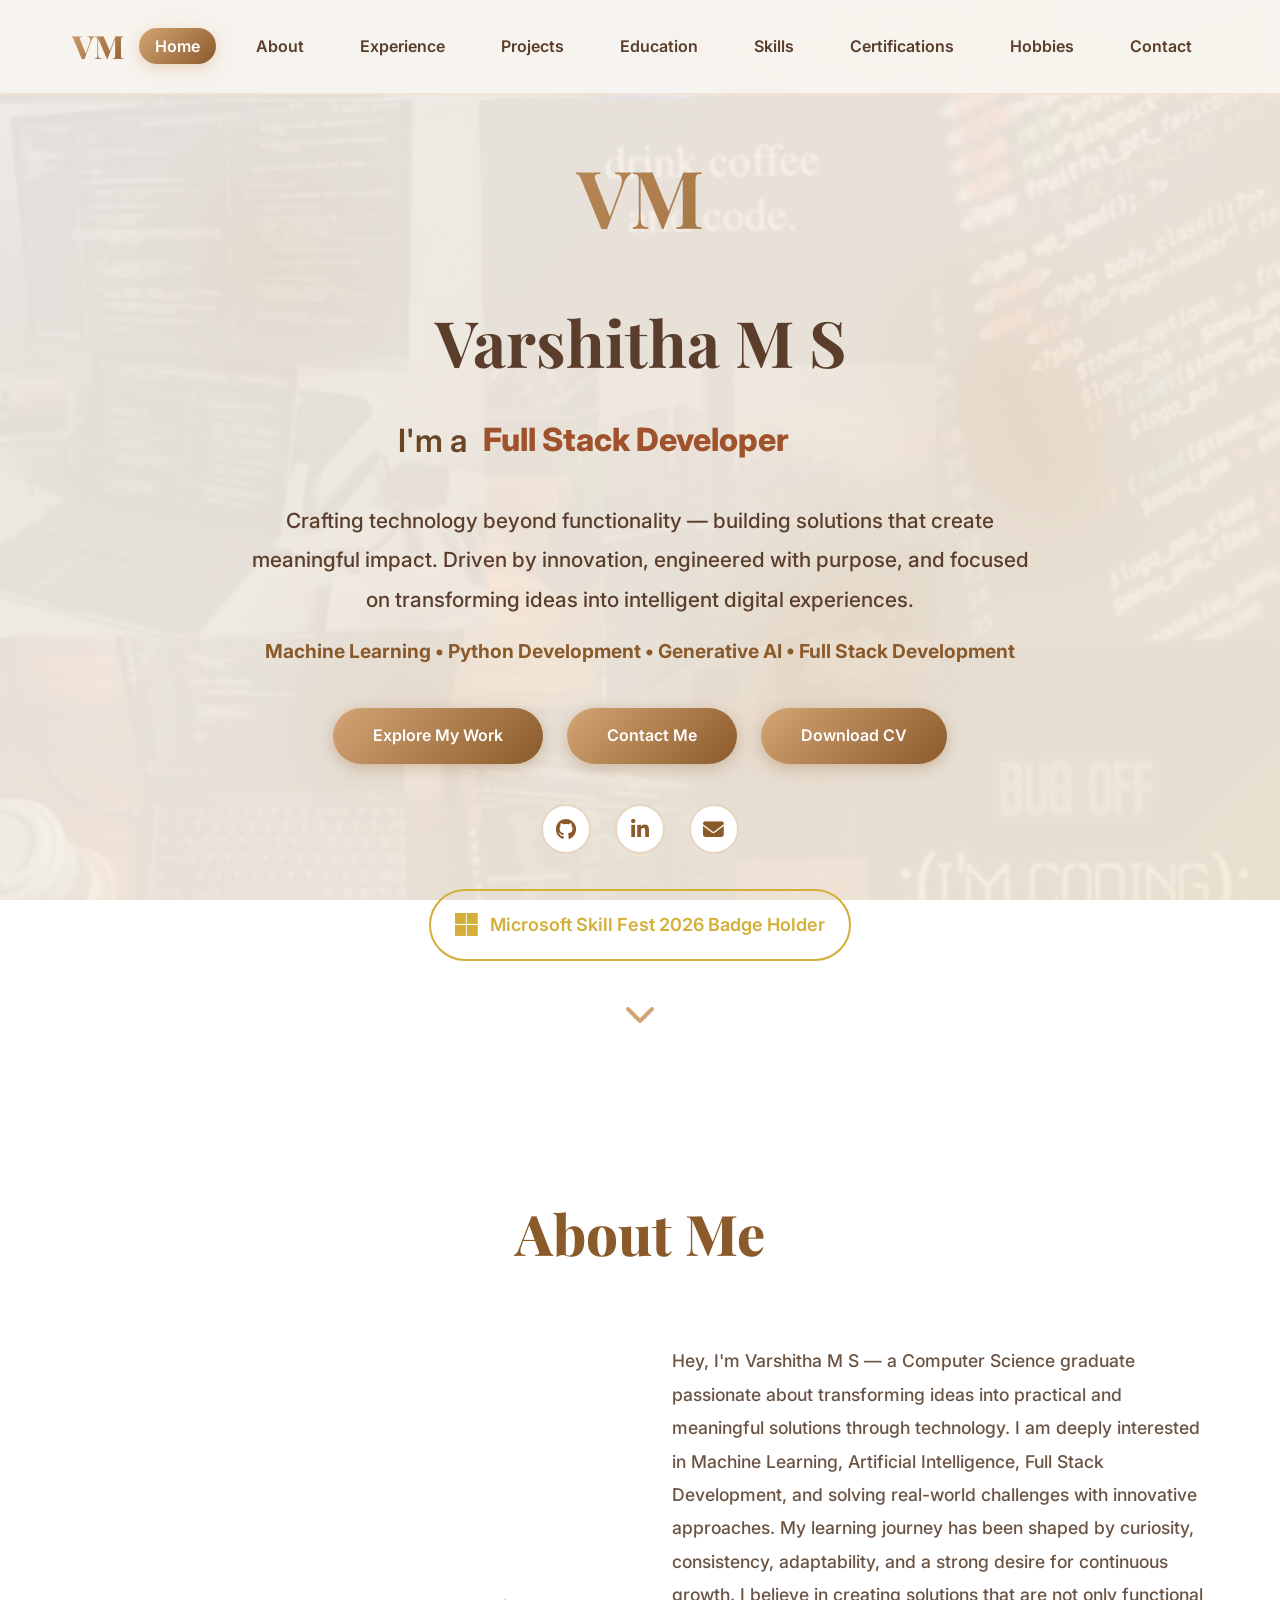
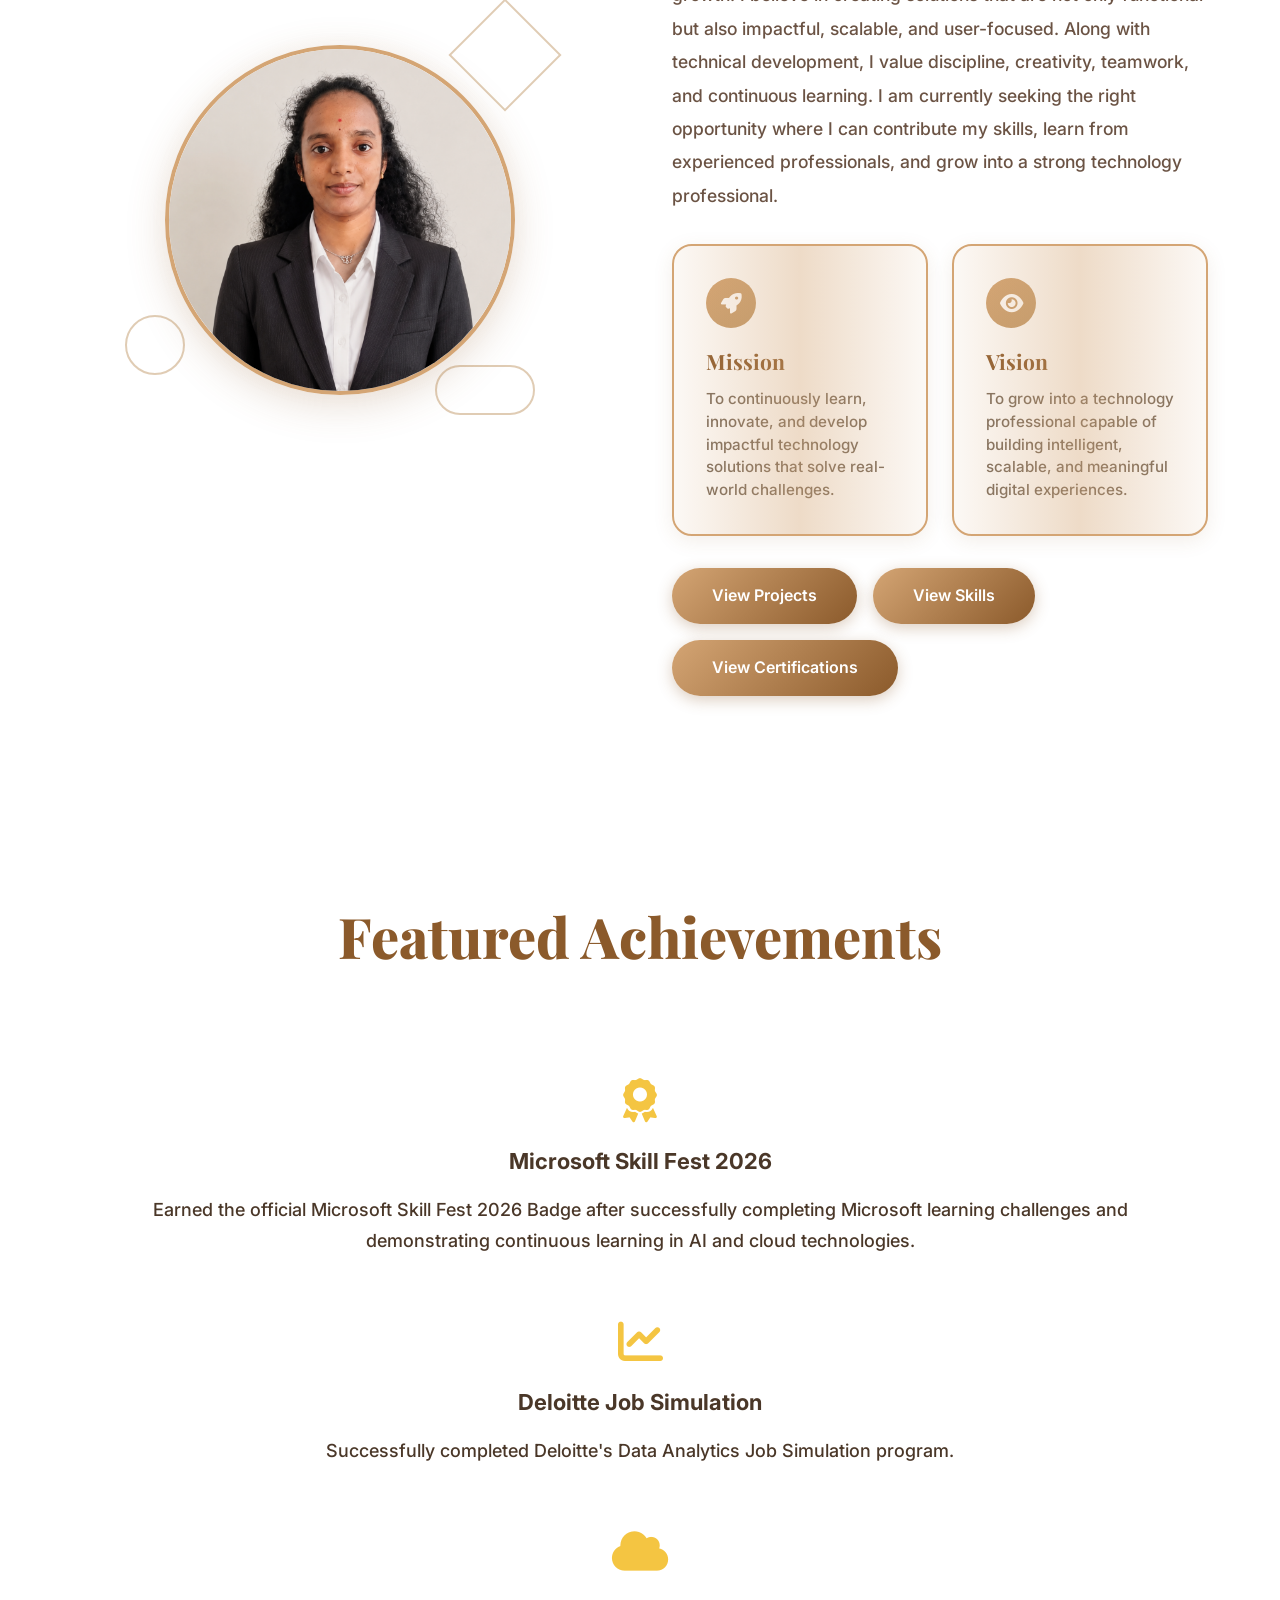
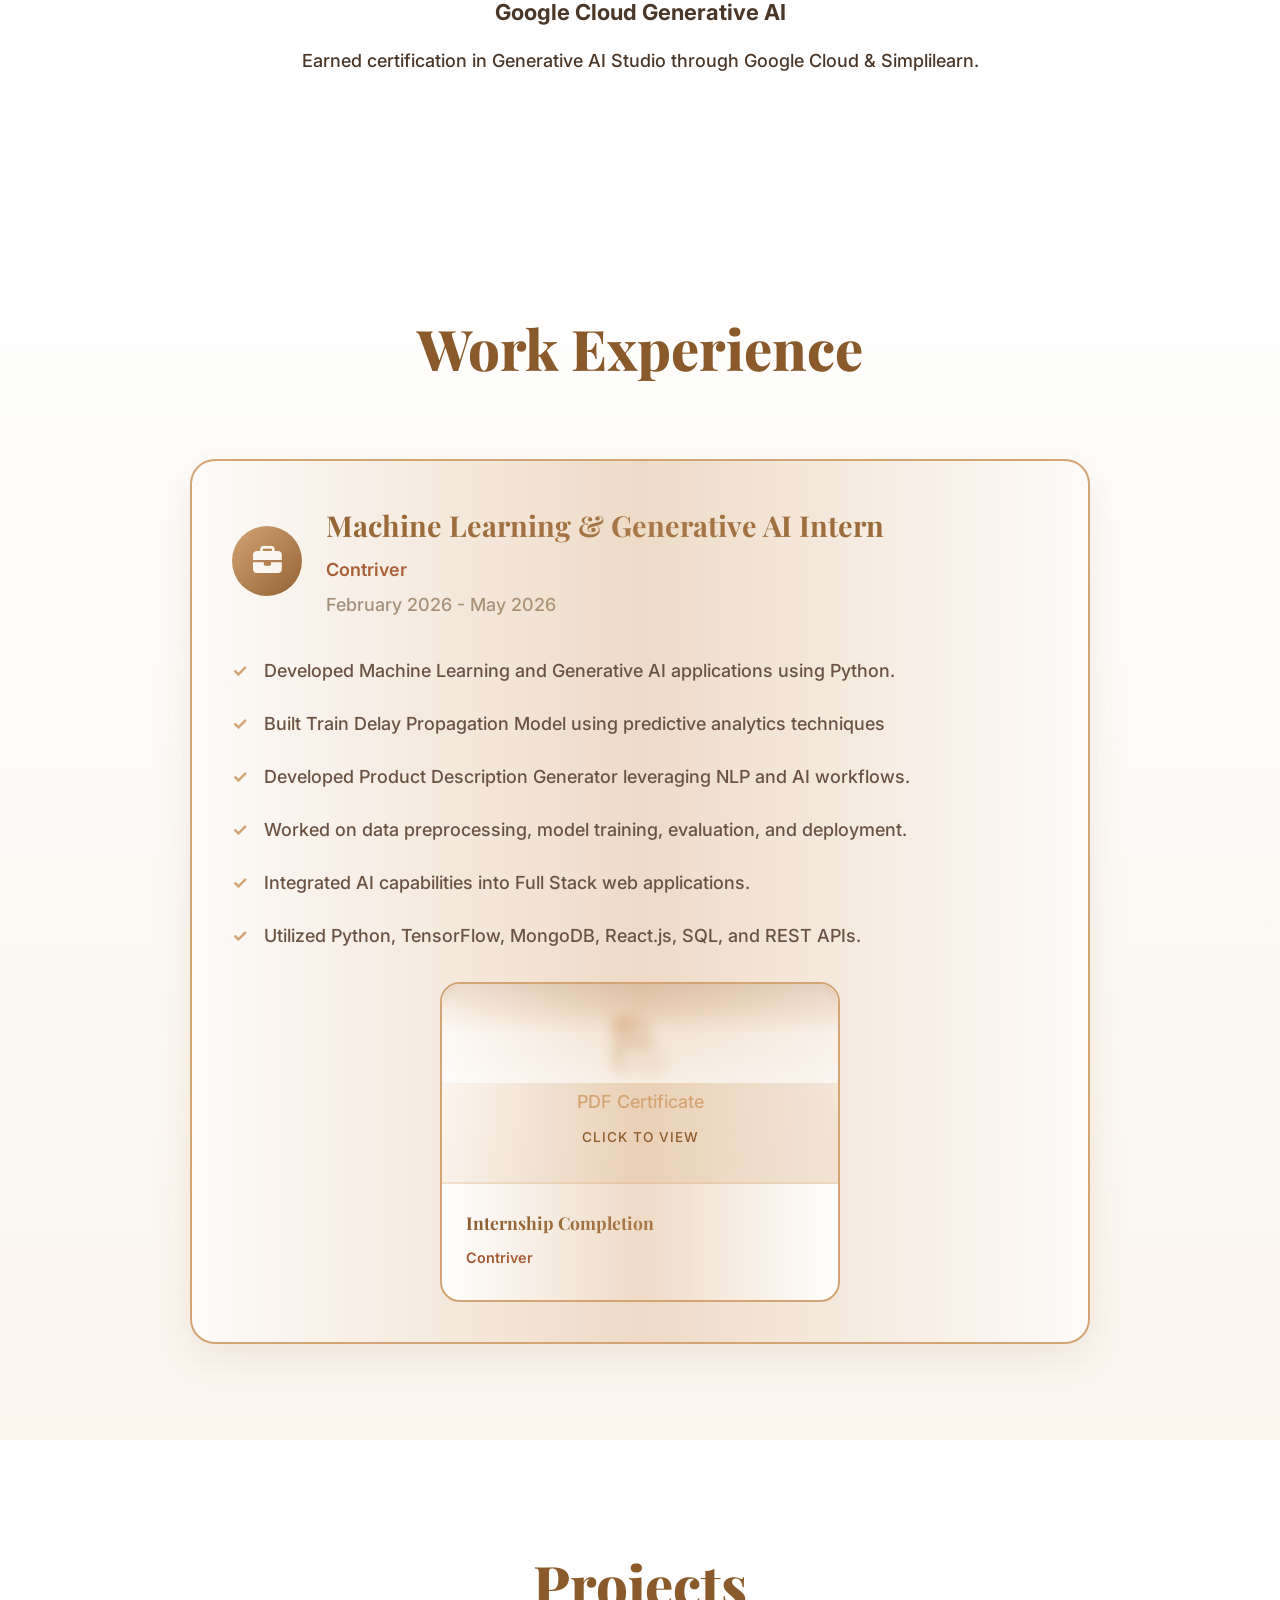
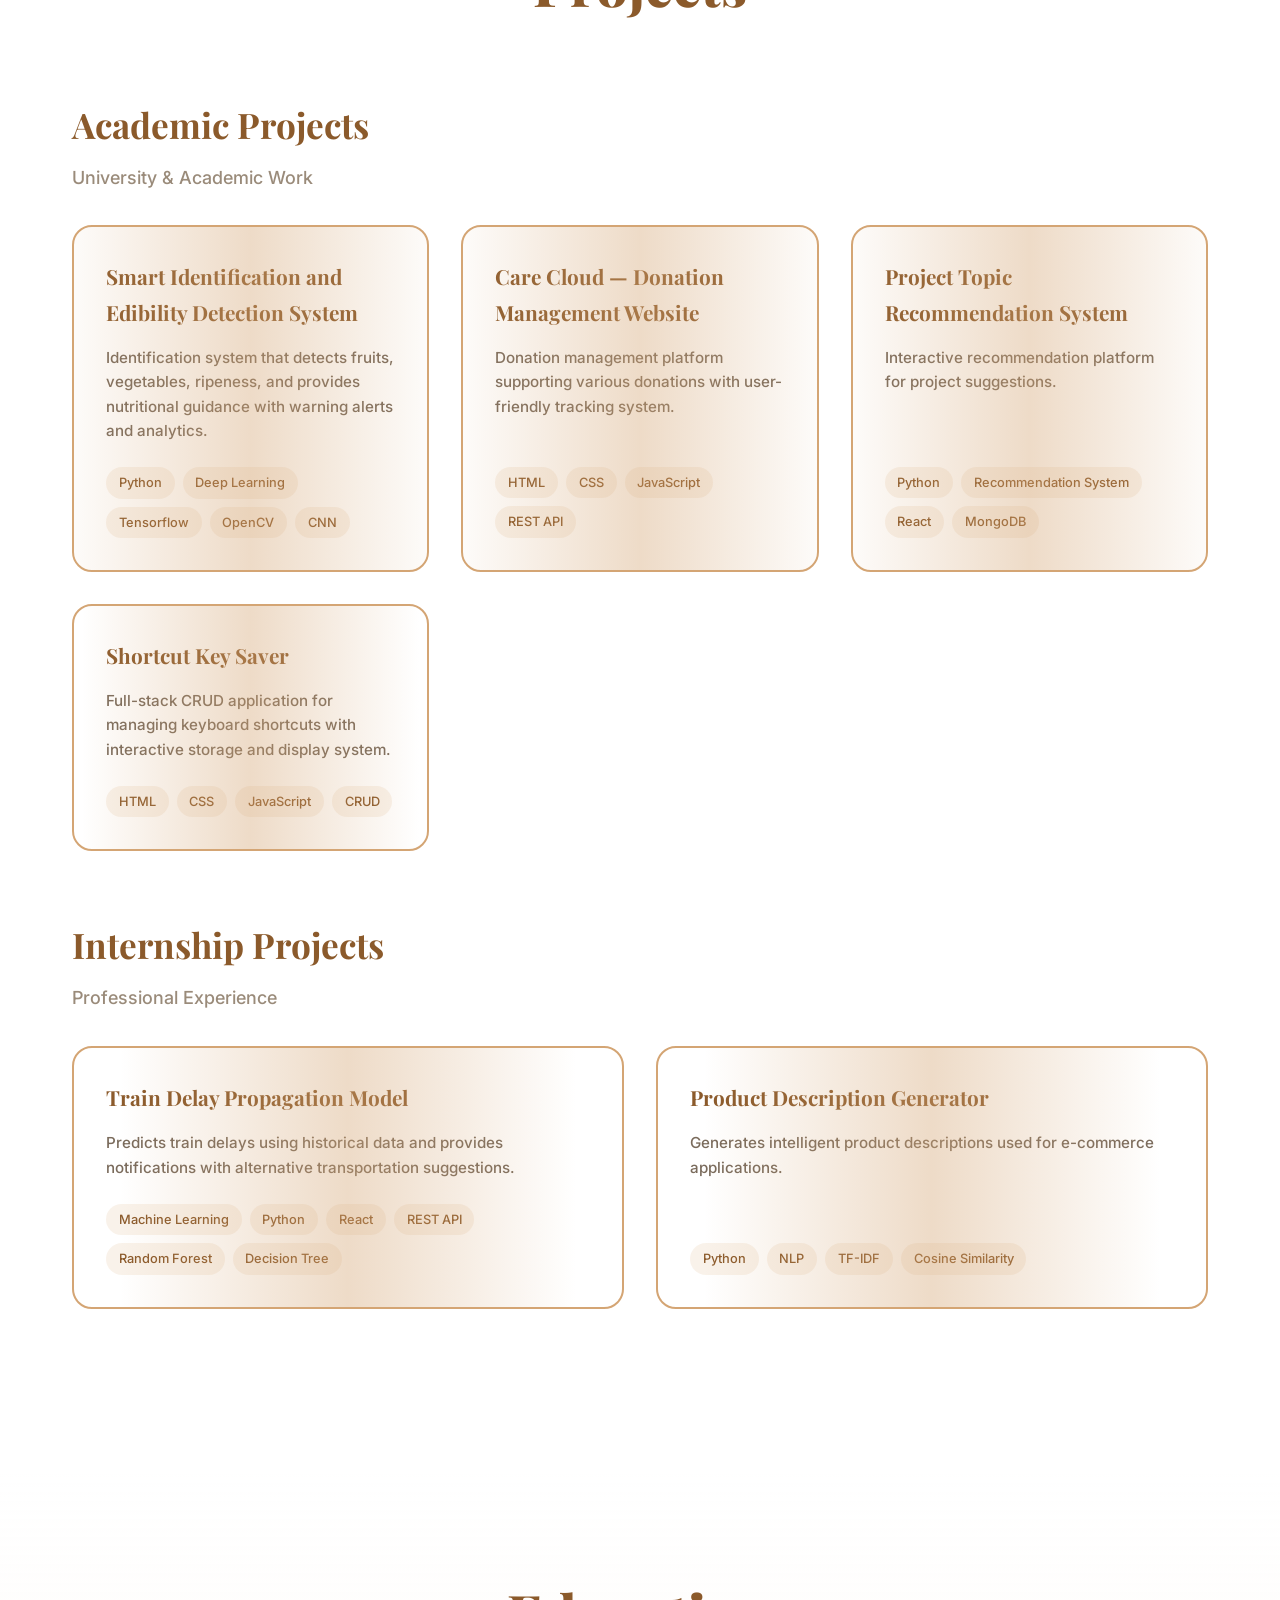
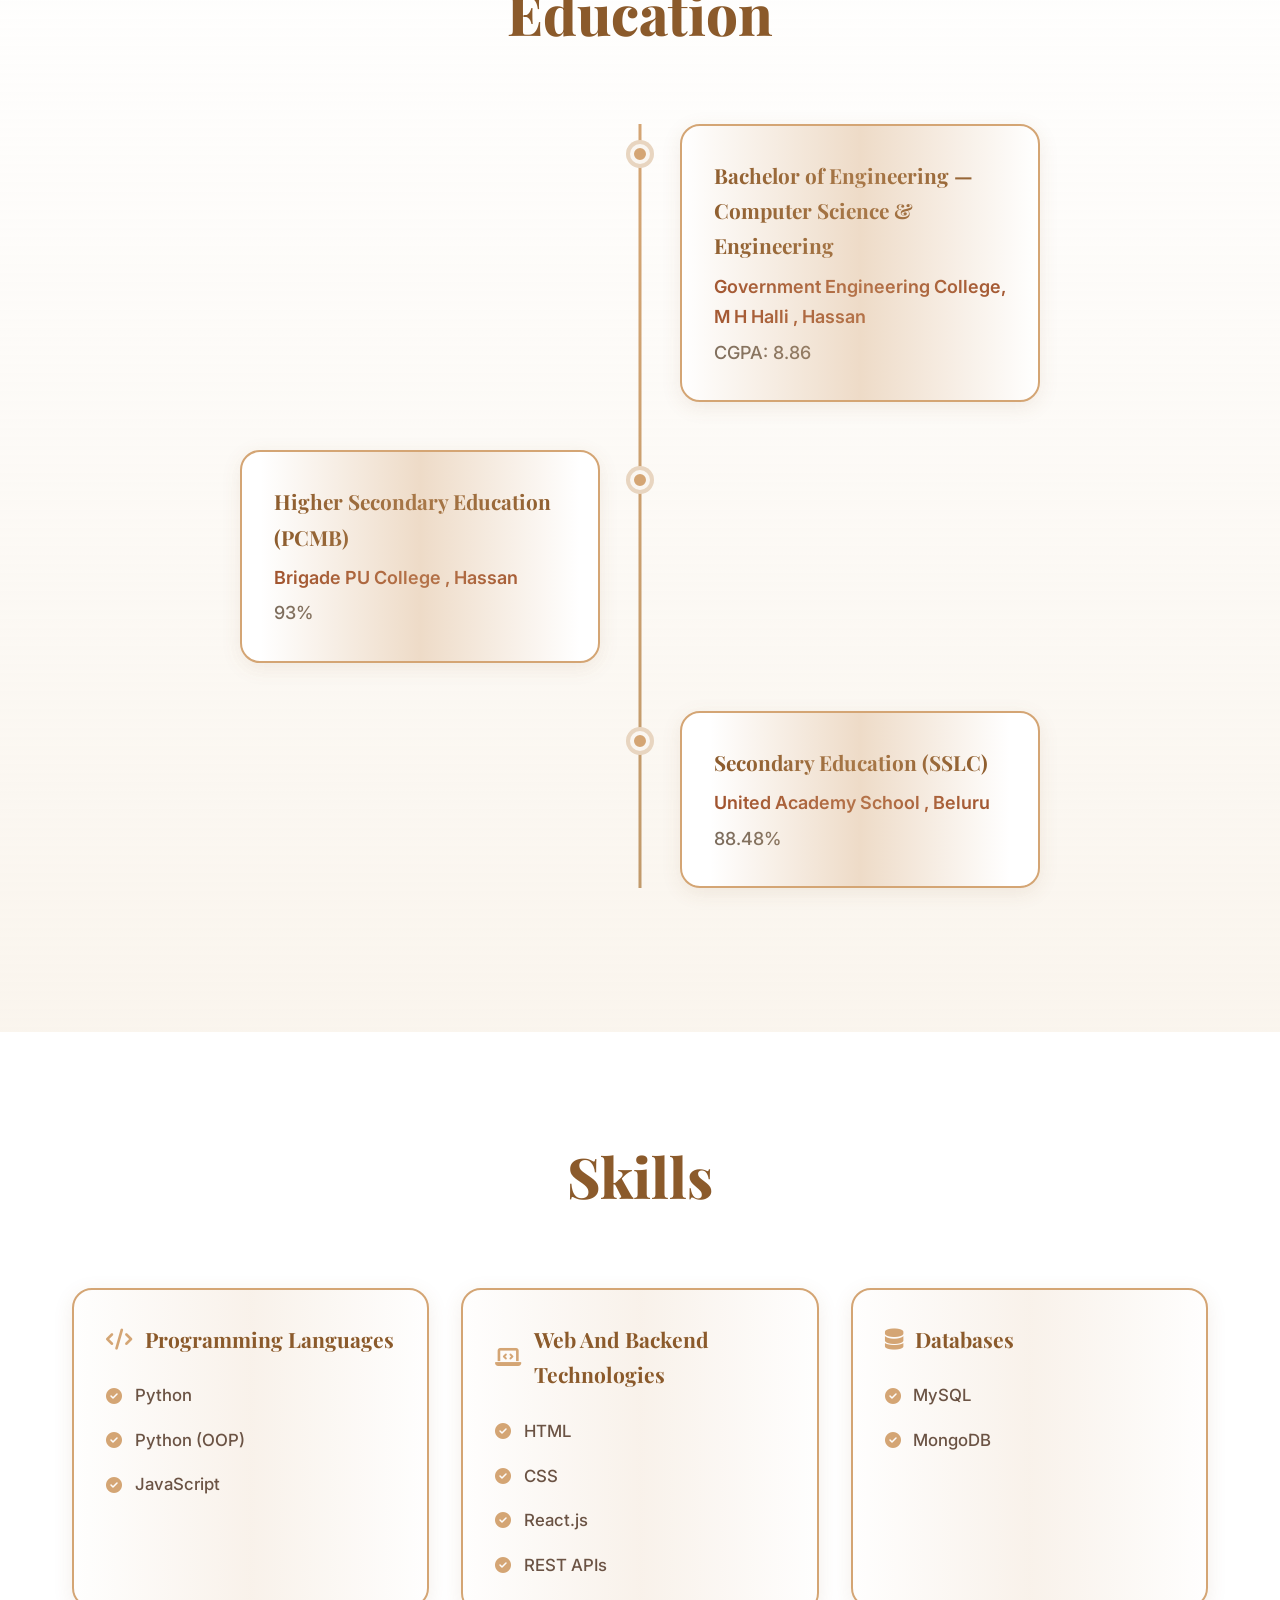
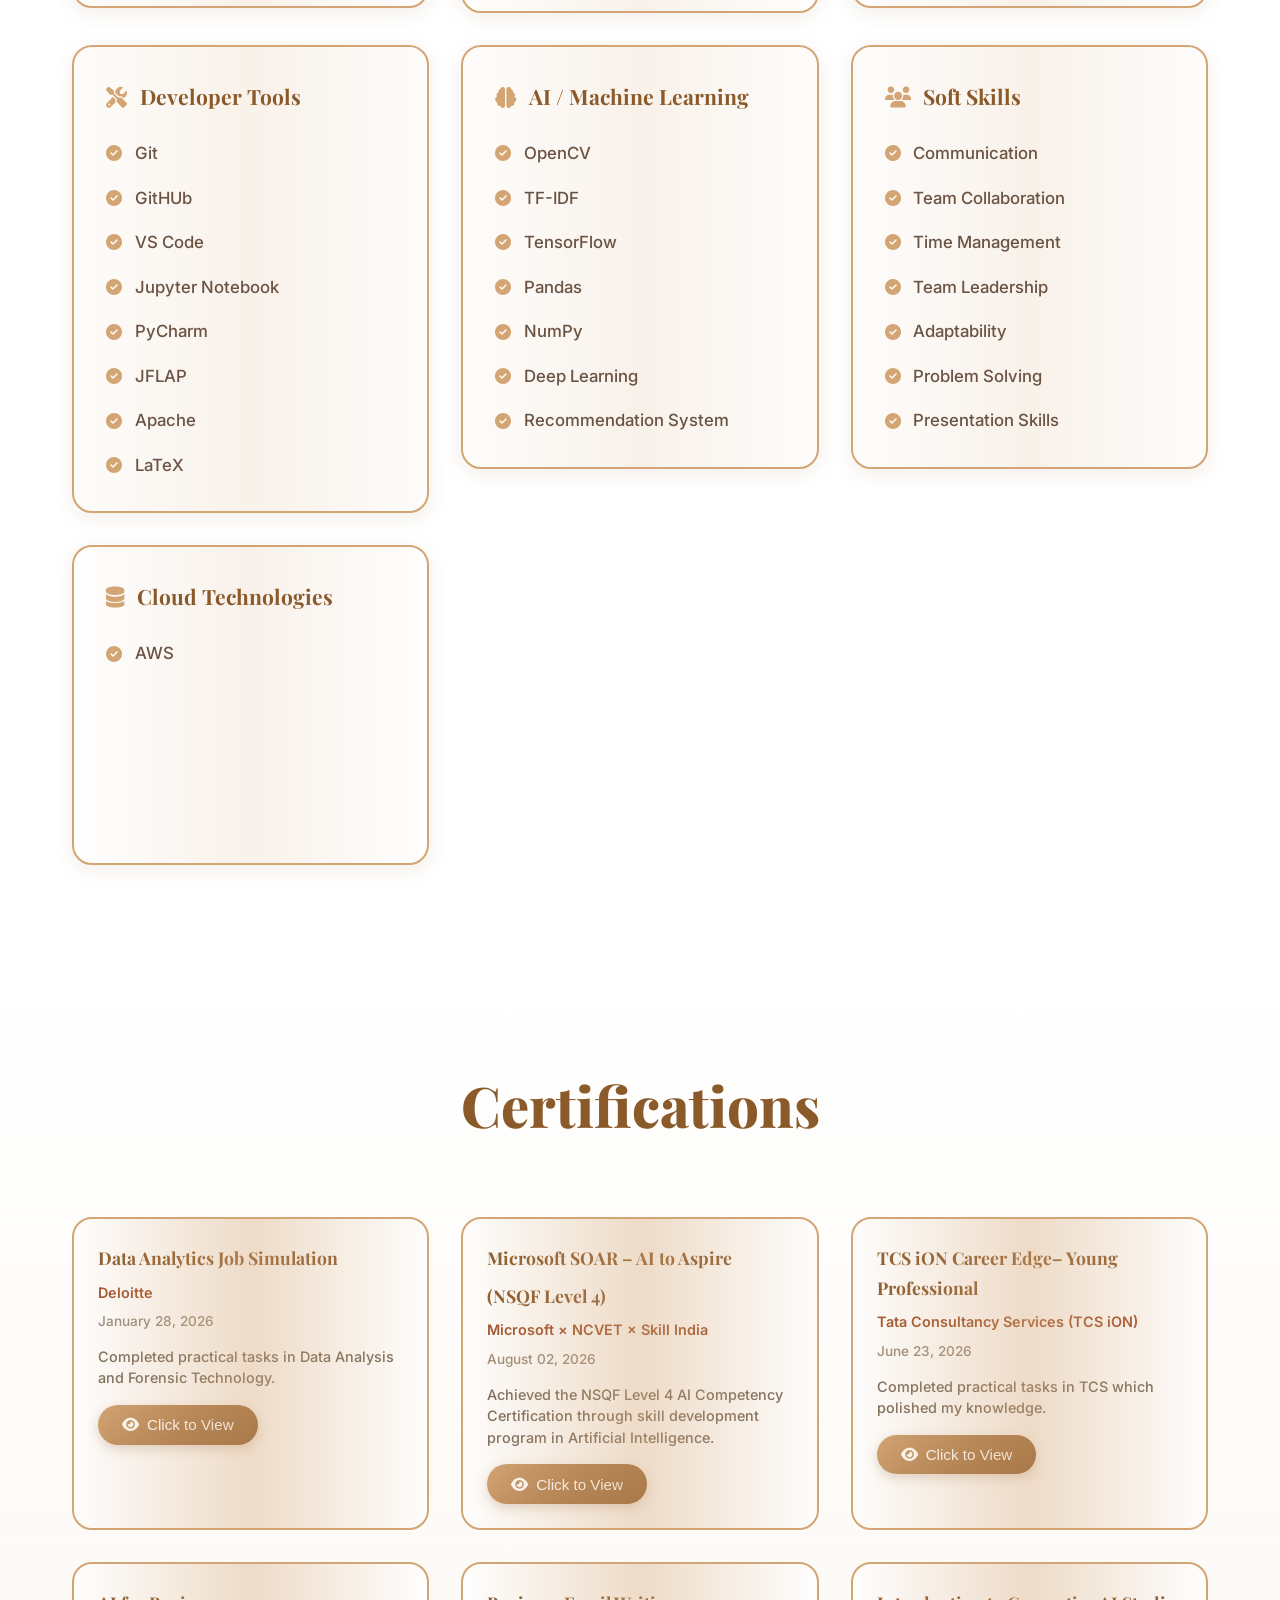
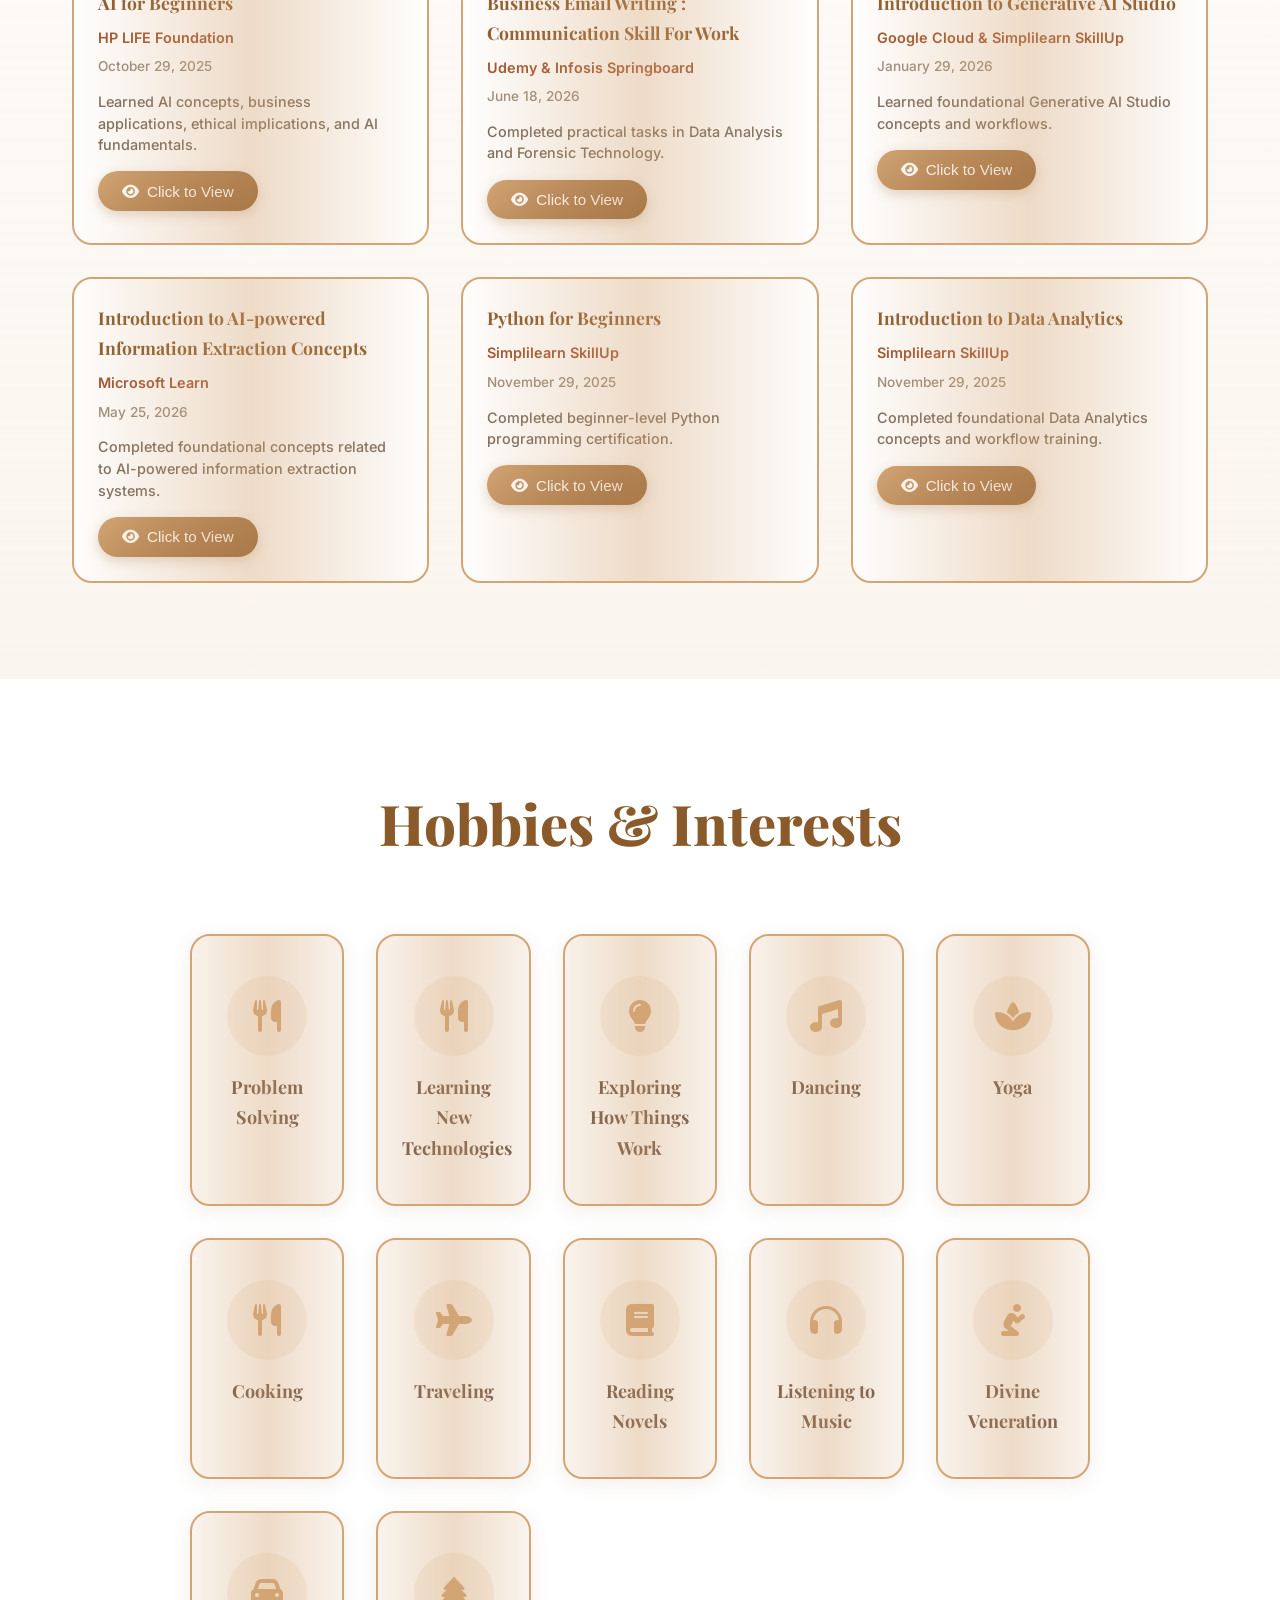
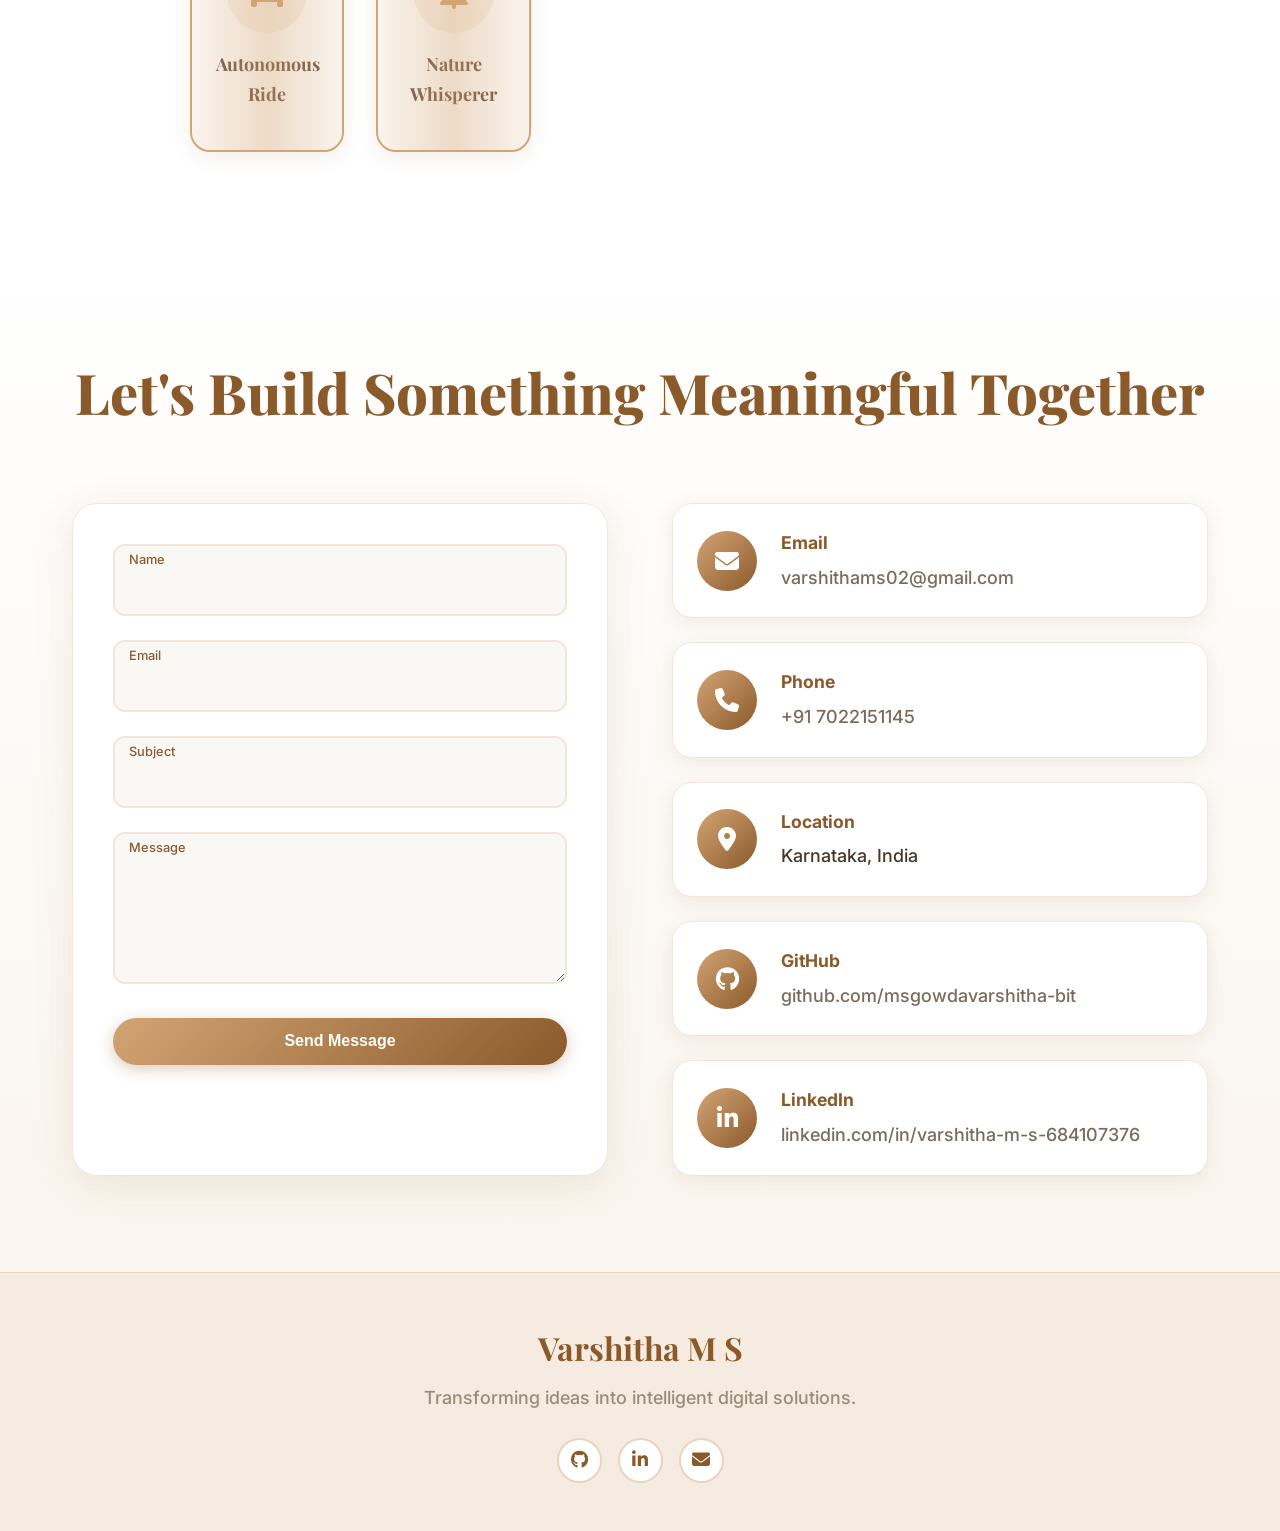
==== index.html @ 040a56ab "Updated Photo and certificate" ====
<!DOCTYPE html>
<html lang="en">
<head>
    <meta charset="UTF-8">
    <meta name="viewport" content="width=device-width, initial-scale=1.0">
    <title>Varshitha M S | Portfolio</title>
    <link rel="preconnect" href="https://fonts.googleapis.com">
    <link rel="preconnect" href="https://fonts.gstatic.com" crossorigin>
    <link href="https://fonts.googleapis.com/css2?family=Inter:wght@300;400;500;600;700;800&family=Playfair+Display:wght@400;500;600;700&display=swap" rel="stylesheet">
    <link rel="stylesheet" href="https://cdnjs.cloudflare.com/ajax/libs/font-awesome/6.4.0/css/all.min.css">
    <link rel="stylesheet" href="styles.css">
</head>
<body>
    <!-- Fixed Background Image -->
    <div class="fixed-background">
        <div class="dark-overlay"></div>
    </div>
    <nav id="navbar">
        <div class="nav-container">
            <div class="nav-logo">VM</div>
            <ul class="nav-links">
                <li><a href="#landing">Home</a></li>
                <li><a href="#about">About</a></li>
                <li><a href="#experience">Experience</a></li>
                <li><a href="#projects">Projects</a></li>
                <li><a href="#education">Education</a></li>
                <li><a href="#skills">Skills</a></li>
                <li><a href="#certifications">Certifications</a></li>
                <li><a href="#hobbies">Hobbies</a></li>
                <li><a href="#contact">Contact</a></li>
            </ul>
            <div class="mobile-menu-btn">
                <i class="fas fa-bars"></i>
            </div>
        </div>
    </nav>

    <section id="landing" class="section">
        <div class="landing-bg">
            <div class="particle" style="--i:1"></div>
            <div class="particle" style="--i:2"></div>
            <div class="particle" style="--i:3"></div>
            <div class="particle" style="--i:4"></div>
            <div class="particle" style="--i:5"></div>
            <div class="particle" style="--i:6"></div>
        </div>
        <div class="landing-content">
            <div class="logo-initial">VM</div>
            <h1 class="name">Varshitha M S</h1>
            <div class="designation">
                <span class="static-text">I'm a</span>
                <div class="rotating-text">
                    <span class="active">Tech Enthusiast</span>
                    <span>Full Stack Developer</span>
                    <span>Machine Learning Developer</span>
                    <span>Software Developer</span>
                    <span>Python Developer</span>
                    <span>Full Stack Developer</span>
                    <span>Problem Solving</span>
                </div>
            </div>
            <p class="intro-text">Crafting technology beyond functionality — building solutions that create meaningful impact. Driven by innovation, engineered with purpose, and focused on transforming ideas into intelligent digital experiences.</p>
            <p class="subtext">Machine Learning • Python Development  • Generative AI • Full Stack Development</p>
            <div class="cta-buttons">
                <a href="#projects" class="btn primary">Explore My Work</a>
                <a href="#contact" class="btn secondary">Contact Me</a>
                <a href="VARSHITHA M S_RESUME.pdf" download class="btn primary">Download CV</a>
            </div>
            <div class="social-icons">
                <a href="https://github.com/msgowdavarshitha-bit" target="_blank"><i class="fab fa-github"></i></a>
                <a href="https://linkedin.com/in/varshitha-m-s-684107376" target="_blank"><i class="fab fa-linkedin-in"></i></a>
                <a href="mailto:varshithams02@gmail.com"><i class="fas fa-envelope"></i></a>
            </div>
            
          <div class="achievement-banner"
     onclick="openModal('Certificates/Microsoft skill fest 2026 badge.pdf')"
     style="cursor:pointer;">
    <span class="achievement-icon">
        <i class="fab fa-microsoft"></i>
    </span>

    <span>
        Microsoft Skill Fest 2026 Badge Holder
    </span>

</div>
        </div>
        <a href="#about" class="scroll-indicator">
            <i class="fas fa-chevron-down"></i>
        </a>
    </section>

    <section id="about" class="section">
        <div class="container">
            <h2 class="section-title">About Me</h2>
            <div class="about-content">
                <div class="about-left">
                    <div class="profile-image-container">
                        <div class="profile-glow"></div>
                        <div class="profile-image">
                            <img src="images\profile.png" alt="Varshitha M S">
                        </div>
                        <div class="geometric-shape shape-1"></div>
                        <div class="geometric-shape shape-2"></div>
                        <div class="geometric-shape shape-3"></div>
                    </div>
                </div>
                <div class="about-right">
                    <p class="about-text">Hey, I'm Varshitha M S — a Computer Science graduate passionate about transforming ideas into practical and meaningful solutions through technology. I am deeply interested in Machine Learning, Artificial Intelligence, Full Stack Development, and solving real-world challenges with innovative approaches. My learning journey has been shaped by curiosity, consistency, adaptability, and a strong desire for continuous growth. I believe in creating solutions that are not only functional but also impactful, scalable, and user-focused. Along with technical development, I value discipline, creativity, teamwork, and continuous learning. I am currently seeking the right opportunity where I can contribute my skills, learn from experienced professionals, and grow into a strong technology professional.</p>
                    <div class="mission-vision">
                        <div class="card mission">
                            <div class="card-icon"><i class="fas fa-rocket"></i></div>
                            <h3>Mission</h3>
                            <p>To continuously learn, innovate, and develop impactful technology solutions that solve real-world challenges.</p>
                        </div>
                        <div class="card vision">
                            <div class="card-icon"><i class="fas fa-eye"></i></div>
                            <h3>Vision</h3>
                            <p>To grow into a technology professional capable of building intelligent, scalable, and meaningful digital experiences.</p>
                        </div>
                    </div>
                    <div class="about-buttons">
                        <a href="#projects" class="btn primary">View Projects</a>
                        <a href="#skills" class="btn primary">View Skills</a>
                        <a href="#certifications" class="btn primary">View Certifications</a>
                    </div>
                </div>
            </div>
        </div>
    </section>


    <section id="featured-achievements" class="section">
    <div class="container">

        <h2 class="section-title">Featured Achievements</h2>

        <div class="featured-grid">

            <div class="featured-card">
                <i class="fas fa-award"></i>
                <h3>Microsoft Skill Fest 2026</h3>
                <p>
                    Earned the official Microsoft Skill Fest 2026 Badge after
                    successfully completing Microsoft learning challenges and
                    demonstrating continuous learning in AI and cloud technologies.
                </p>
            </div>

            </div>

            <div class="featured-card">
                <i class="fas fa-chart-line"></i>
                <h3>Deloitte Job Simulation</h3>
                <p>
                    Successfully completed Deloitte's Data Analytics Job
                    Simulation program.
                </p>
            </div>

            <div class="featured-card">
                <i class="fas fa-cloud"></i>
                <h3>Google Cloud Generative AI</h3>
                <p>
                    Earned certification in Generative AI Studio through
                    Google Cloud & Simplilearn.
                </p>
            </div>

        </div>

    </div>
</section>

    <section id="experience" class="section alt">
        <div class="container">
            <h2 class="section-title">Work Experience</h2>
            <div class="experience-card">
                <div class="experience-header">
                    <div class="experience-icon"><i class="fas fa-briefcase"></i></div>
                    <div class="experience-info">
                        <h3>Machine Learning & Generative AI Intern</h3>
                        <p class="company">Contriver</p>
                        <p class="duration">February 2026 - May 2026</p>
                    </div>
                </div>
                <ul class="experience-description">
                    <li>Developed Machine Learning and Generative AI applications using Python.</li>
                    <li>Built Train Delay Propagation Model using predictive analytics techniques</li>
                    <li>Developed Product Description Generator leveraging NLP and AI workflows.</li>
                    <li>Worked on data preprocessing, model training, evaluation, and deployment.</li>
                    <li>Integrated AI capabilities into Full Stack web applications.</li>
                    <li>Utilized Python, TensorFlow, MongoDB, React.js, SQL, and REST APIs.</li>
                </ul>
                <div class="cert-card" onclick="openModal('Internship completion certificate_Contriver.pdf')" style="margin-top: 20px; max-width: 400px; margin-left: auto; margin-right: auto;">
                    <div class="cert-preview">
                        <div class="cert-placeholder">
                            <i class="fas fa-file-pdf"></i>
                            <p>PDF Certificate</p>
                            <p class="cert-action">Click to View</p>
                        </div>
                    </div>
                    <div class="cert-info">
                        <h4>Internship Completion</h4>
                        <p class="cert-provider">Contriver</p>
                    </div>
                </div>
            </div>
        </div>
    </section>

    <section id="projects" class="section">
        <div class="container">
            <h2 class="section-title">Projects</h2>
            
            <div class="project-category">
                <h3 class="category-title">Academic Projects</h3>
                <p class="category-subtitle">University & Academic Work</p>
                <div class="projects-grid">
                    <a href="https://github.com/msgowdavarshitha-bit/Edibility-and-identification-system" target="_blank" class="project-card">
                        <div class="project-card-inner">
                            <div class="project-header">
                                <h4>Smart Identification and Edibility Detection System</h4>
                                <i class="fas fa-arrow-up-right project-arrow"></i>
                            </div>
                            <p class="project-description">Identification system that detects fruits, vegetables, ripeness, and provides nutritional guidance with warning alerts and analytics.</p>
                            <div class="tech-stack">
                                <span class="tech-tag">Python</span>
                                <span class="tech-tag">Deep Learning</span>
                                <span class="tech-tag">Tensorflow</span>
                                <span class="tech-tag">OpenCV</span>
                                <span class="tech-tag">CNN</span>
                            </div>
                        </div>
                    </a>
                    <a href="https://github.com/msgowdavarshitha-bit/Care-Cloud---Digital-Donation" target="_blank" class="project-card">
                        <div class="project-card-inner">
                            <div class="project-header">
                                <h4>Care Cloud — Donation Management Website</h4>
                                <i class="fas fa-arrow-up-right project-arrow"></i>
                            </div>
                            <p class="project-description">Donation management platform supporting various donations with user-friendly tracking system.</p>
                            <div class="tech-stack">
                                <span class="tech-tag">HTML</span>
                                <span class="tech-tag">CSS</span>
                                <span class="tech-tag">JavaScript</span>
                                <span class="tech-tag">REST API</span>
                            </div>
                        </div>
                    </a>
                    <a href="https://github.com/msgowdavarshitha-bit/Project-recomendation-system" target="_blank" class="project-card">
                        <div class="project-card-inner">
                            <div class="project-header">
                                <h4>Project Topic Recommendation System</h4>
                                <i class="fas fa-arrow-up-right project-arrow"></i>
                            </div>
                            <p class="project-description">Interactive recommendation platform for project suggestions.</p>
                            <div class="tech-stack">
                                <span class="tech-tag">Python</span>
                                <span class="tech-tag">Recommendation System</span>
                                <span class="tech-tag">React</span>
                                <span class="tech-tag">MongoDB</span>
                            </div>
                        </div>
                    </a>
                    <a href="https://github.com/msgowdavarshitha-bit/Shortcuts" target="_blank" class="project-card">
                        <div class="project-card-inner">
                            <div class="project-header">
                                <h4>Shortcut Key Saver</h4>
                                <i class="fas fa-arrow-up-right project-arrow"></i>
                            </div>
                            <p class="project-description">Full-stack CRUD application for managing keyboard shortcuts with interactive storage and display system.</p>
                            <div class="tech-stack">
                                <span class="tech-tag">HTML</span>
                                <span class="tech-tag">CSS</span>
                                <span class="tech-tag">JavaScript</span>
                                <span class="tech-tag">CRUD</span>
                            </div>
                        </div>
                    </a>
                </div>
            </div>

            <div class="project-category">
                <h3 class="category-title">Internship Projects</h3>
                <p class="category-subtitle">Professional Experience</p>
                <div class="projects-grid">
                    <a href="https://github.com/msgowdavarshitha-bit/Train_delay_propagation_model" target="_blank" class="project-card">
                        <div class="project-card-inner">
                            <div class="project-header">
                                <h4>Train Delay Propagation Model</h4>
                                <i class="fas fa-arrow-up-right project-arrow"></i>
                            </div>
                            <p class="project-description">Predicts train delays using historical data and provides notifications with alternative transportation suggestions.</p>
                            <div class="tech-stack">
                                <span class="tech-tag">Machine Learning</span>
                                <span class="tech-tag">Python</span>
                                <span class="tech-tag">React</span>
                                <span class="tech-tag">REST API</span>
                                <span class="tech-tag">Random Forest</span>
                                <span class="tech-tag">Decision Tree</span>
                            </div>
                        </div>
                    </a>
                    <a href="https://github.com/msgowdavarshitha-bit/Product-description-generator" target="_blank" class="project-card">
                        <div class="project-card-inner">
                            <div class="project-header">
                                <h4>Product Description Generator</h4>
                                <i class="fas fa-arrow-up-right project-arrow"></i>
                            </div>
                            <p class="project-description">Generates intelligent product descriptions used for e-commerce applications.</p>
                            <div class="tech-stack">
                                <span class="tech-tag">Python</span>
                                <span class="tech-tag">NLP</span>
                                <span class="tech-tag">TF-IDF</span>
                                <span class="tech-tag">Cosine Similarity</span>
                            </div>
                        </div>
                    </a>
                </div>
            </div>
        </div>
    </section>

    <section id="education" class="section alt">
        <div class="container">
            <h2 class="section-title">Education</h2>
            <div class="timeline">
                <div class="timeline-item">
                    <div class="timeline-dot"></div>
                    <div class="timeline-card">
                        <h3>Bachelor of Engineering — Computer Science & Engineering</h3>
                        <p class="institution">Government Engineering College, M H Halli , Hassan </p>
                        <p class="grade">CGPA: 8.86</p>
                    </div>
                </div>
                <div class="timeline-item">
                    <div class="timeline-dot"></div>
                    <div class="timeline-card">
                        <h3>Higher Secondary Education (PCMB)</h3>
                        <p class="institution">Brigade PU College , Hassan </p>
                        <p class="grade">93%</p>
                    </div>
                </div>
                <div class="timeline-item">
                    <div class="timeline-dot"></div>
                    <div class="timeline-card">
                        <h3>Secondary Education (SSLC)</h3>
                        <p class="institution">United Academy School , Beluru </p>
                        <p class="grade">88.48%</p>
                    </div>
                </div>
            </div>
        </div>
    </section>

    <section id="skills" class="section">
    <div class="container">
        <h2 class="section-title">Skills</h2>

        <div class="skills-grid">

            <!-- Programming Languages -->
            <div class="skill-category">
                <h3><i class="fas fa-code"></i> Programming Languages</h3>

                <div class="skill-list">
                    <div class="skill-item">
                        <i class="fas fa-check-circle"></i>
                        <span>Python</span>
                    </div>


                    <div class="skill-item">
                        <i class="fas fa-check-circle"></i>
                        <span>Python (OOP) </span>
                    </div>

                    <div class="skill-item">
                        <i class="fas fa-check-circle"></i>
                        <span>JavaScript</span>
                    </div>
                </div>
            </div>


            <!-- Web Development -->
            <div class="skill-category">
                <h3><i class="fas fa-laptop-code"></i> Web And Backend Technologies</h3>

                <div class="skill-list">
                    <div class="skill-item">
                        <i class="fas fa-check-circle"></i>
                        <span>HTML</span>
                    </div>

                    <div class="skill-item">
                        <i class="fas fa-check-circle"></i>
                        <span>CSS</span>
                    </div>

                
                    <div class="skill-item">
                        <i class="fas fa-check-circle"></i>
                        <span>React.js</span>
                    </div>

                    <div class="skill-item">
                        <i class="fas fa-check-circle"></i>
                        <span>REST APIs</span>
                    </div>
                </div>
            </div>

            
             <!-- Databases -->
            <div class="skill-category">
                <h3><i class="fas fa-database"></i> Databases</h3>

                <div class="skill-list">
                    <div class="skill-item">
                        <i class="fas fa-check-circle"></i>
                        <span>MySQL</span>
                    </div>

                    <div class="skill-item">
                        <i class="fas fa-check-circle"></i>
                        <span>MongoDB</span>
                    </div>
                </div>
            </div>


             <!-- Tools -->
            <div class="skill-category">
                <h3><i class="fas fa-tools"></i> Developer Tools</h3>

                <div class="skill-list">
                    <div class="skill-item">
                        <i class="fas fa-check-circle"></i>
                        <span>Git</span>
                    </div>

                      <div class="skill-item">
                        <i class="fas fa-check-circle"></i>
                        <span>GitHUb</span>
                    </div>


                    <div class="skill-item">
                        <i class="fas fa-check-circle"></i>
                        <span>VS Code</span>
                    </div>

                    <div class="skill-item">
                        <i class="fas fa-check-circle"></i>
                        <span>Jupyter Notebook</span>
                    </div>

                    <div class="skill-item">
                        <i class="fas fa-check-circle"></i>
                        <span>PyCharm</span>
                    </div>

                      <div class="skill-item">
                        <i class="fas fa-check-circle"></i>
                        <span>JFLAP</span>
                    </div>

                      <div class="skill-item">
                        <i class="fas fa-check-circle"></i>
                        <span>Apache</span>
                    </div>



                    <div class="skill-item">
                        <i class="fas fa-check-circle"></i>
                        <span>LaTeX</span>
                    </div>
                </div>
            </div>


            <!-- AI / ML -->
            <div class="skill-category">
                <h3><i class="fas fa-brain"></i> AI / Machine Learning</h3>

                <div class="skill-list">
                    <div class="skill-item">
                        <i class="fas fa-check-circle"></i>
                        <span>OpenCV</span>
                    </div>

                    <div class="skill-item">
                        <i class="fas fa-check-circle"></i>
                        <span>TF-IDF</span>
                    </div>

                    <div class="skill-item">
                        <i class="fas fa-check-circle"></i>
                        <span>TensorFlow</span>
                    </div>

                    <div class="skill-item">
                        <i class="fas fa-check-circle"></i>
                        <span>Pandas</span>
                    </div>

                    <div class="skill-item">
                        <i class="fas fa-check-circle"></i>
                        <span>NumPy</span>
                    </div>

                    <div class="skill-item">
                        <i class="fas fa-check-circle"></i>
                        <span>Deep Learning</span>
                    </div>

                    <div class="skill-item">
                        <i class="fas fa-check-circle"></i>
                        <span>Recommendation System</span>
                    </div>
                </div>
            </div>

            
            
           

            <!-- Soft Skills -->
    <div class="skill-category">
        <h3><i class="fas fa-users"></i> Soft Skills</h3>

        <div class="skill-list">
            <div class="skill-item">
                <i class="fas fa-check-circle"></i>
                <span>Communication</span>
            </div>

            <div class="skill-item">
                <i class="fas fa-check-circle"></i>
                <span>Team Collaboration</span>
            </div>

            <div class="skill-item">
                <i class="fas fa-check-circle"></i>
                <span>Time Management</span>
            </div>

            <div class="skill-item">
                <i class="fas fa-check-circle"></i>
                <span>Team Leadership</span>
            </div>

            <div class="skill-item">
                <i class="fas fa-check-circle"></i>
                <span>Adaptability</span>
            </div>

            <div class="skill-item">
                <i class="fas fa-check-circle"></i>
                <span>Problem Solving</span>
            </div>
             <div class="skill-item">
                <i class="fas fa-check-circle"></i>
                <span>Presentation Skills</span>
            </div>
        </div>
    </div>
                        

                <!--  Cloud Technologies-->
                <div class="skill-category">
                    <h3><i class="fas fa-database"></i>Cloud Technologies</h3>

                    <div class="skill-list">
                        <div class="skill-item">
                            <i class="fas fa-check-circle"></i>
                            <span>AWS</span>
                        </div>
                    </div>
                </div>

            </div>
        </div>
    </section>

    <section id="certifications" class="section alt">
        <div class="container">
            <h2 class="section-title">Certifications</h2>
            <div class="certifications-grid">
                <div class="cert-card" onclick="openModal('Deloitte certificate_Data_analytics_Job_simulation.pdf')">

                    <div class="cert-info">
                        <h4>Data Analytics Job Simulation</h4>
                        <p class="cert-provider">Deloitte</p>
                        <p class="cert-date">January 28, 2026</p>
                        <p class="cert-desc">Completed practical tasks in Data Analysis and Forensic Technology.</p>
                        <button class="cert-view-btn" onclick="event.stopPropagation(); openModal('Deloitte certificate_Data_analytics_Job_simulation.pdf');">
                            <i class="fas fa-eye" style="margin-right: 8px;"></i>Click to View
                        </button>
                    </div>
                </div>


                


                <div class="cert-card" onclick="openModal('Microsoft SOAR AI to aspire- Skill India.pdf')">

                     <div class="cert-info">
                        <h4> Microsoft SOAR – AI to Aspire</h4>
                        <h4>(NSQF Level 4)</h4>
                        <p class="cert-provider">Microsoft × NCVET × Skill India</p>
                        <p class="cert-date">August 02, 2026</p>
                        <p class="cert-desc"> Achieved the NSQF Level 4 AI Competency Certification through skill development program in Artificial Intelligence.</p>
                        <button class="cert-view-btn" onclick="event.stopPropagation(); openModal('Microsoft SOAR AI to aspire- Skill India.pdf');">
                            <i class="fas fa-eye" style="margin-right: 8px;"></i>Click to View
                        </button>
                    </div>
                </div>

                <div class="cert-card" onclick="openModal('Varshitha_S_5548441.pdf')">

                     <div class="cert-info">
                        <h4> TCS iON Career Edge– Young Professional</h4>
                        <p class="cert-provider">Tata Consultancy Services (TCS iON)</p>
                        <p class="cert-date">June 23, 2026</p>
                        <p class="cert-desc">Completed practical tasks in TCS which polished my knowledge.</p>
                        <button class="cert-view-btn" onclick="event.stopPropagation(); openModal('Varshitha_S_5548441.pdf');">
                            <i class="fas fa-eye" style="margin-right: 8px;"></i>Click to View
                        </button>
                    </div>
                </div>



                <div class="cert-card" onclick="openModal('HP_AI_for_beginers.pdf')">

                    <div class="cert-info">
                        <h4>AI for Beginners</h4>
                        <p class="cert-provider">HP LIFE Foundation</p>
                        <p class="cert-date">October 29, 2025</p>
                        <p class="cert-desc">Learned AI concepts, business applications, ethical implications, and AI fundamentals.</p>
                        <button class="cert-view-btn" onclick="event.stopPropagation(); openModal('HP_AI_for_beginers.pdf');">
                            <i class="fas fa-eye" style="margin-right: 8px;"></i>Click to View
                        </button>
                    </div>
                </div>




                <div class="cert-card" onclick="openModal('infosis communication certificate.pdff')">

                     <div class="cert-info">
                        <h4> Business Email Writing : Communication Skill For Work</h4>
                        <p class="cert-provider">Udemy & Infosis Springboard</p>
                        <p class="cert-date">June 18, 2026</p>
                        <p class="cert-desc">Completed practical tasks in Data Analysis and Forensic Technology.</p>
                        <button class="cert-view-btn" onclick="event.stopPropagation(); openModal('infosis communication certificate.pdf');">
                            <i class="fas fa-eye" style="margin-right: 8px;"></i>Click to View
                        </button>
                    </div>
                </div>



                <div class="cert-card" onclick="openModal('Simplilearn Certificate_GenerativeAI.pdf')">

                     <div class="cert-info">
                        <h4>Introduction to Generative AI Studio</h4>
                        <p class="cert-provider">Google Cloud & Simplilearn SkillUp</p>
                        <p class="cert-date">January 29, 2026</p>
                        <p class="cert-desc">Learned foundational Generative AI Studio concepts and workflows.</p>
                        <button class="cert-view-btn" onclick="event.stopPropagation(); openModal('Simplilearn Certificate_GenerativeAI.pdf');">
                            <i class="fas fa-eye" style="margin-right: 8px;"></i>Click to View
                        </button>
                    </div>
                </div>



                <div class="cert-card" onclick="openModal('Achievements - varshithams-7842 Microsoft Learn.pdf')">


                    <div class="cert-info">
                        <h4>Introduction to AI-powered Information Extraction Concepts</h4>
                        <p class="cert-provider">Microsoft Learn</p>
                        <p class="cert-date">May 25, 2026</p>
                        <p class="cert-desc">Completed foundational concepts related to AI-powered information extraction systems.</p>
                        <button class="cert-view-btn" onclick="event.stopPropagation(); openModal('Achievements - varshithams-7842 Microsoft Learn.pdf');">
                            <i class="fas fa-eye" style="margin-right: 8px;"></i>Click to View
                        </button>
                    </div>
                </div>




                <div class="cert-card" onclick="openModal('Simplilearn Certificate_python_for _beginers.pdf')">

                    <div class="cert-info">
                        <h4>Python for Beginners</h4>
                        <p class="cert-provider">Simplilearn SkillUp</p>
                        <p class="cert-date">November 29, 2025</p>
                        <p class="cert-desc">Completed beginner-level Python programming certification.</p>
                        <button class="cert-view-btn" onclick="event.stopPropagation(); openModal('Simplilearn Certificate_python_for _beginers.pdf');">
                            <i class="fas fa-eye" style="margin-right: 8px;"></i>Click to View
                        </button>
                    </div>
                </div>



                <div class="cert-card" onclick="openModal('Simplilearn Certificate_Data_analytics.pdf')">

                   

                    <div class="cert-info">
                        <h4>Introduction to Data Analytics</h4>
                        <p class="cert-provider">Simplilearn SkillUp</p>
                        <p class="cert-date">November 29, 2025</p>
                        <p class="cert-desc">Completed foundational Data Analytics concepts and workflow training.</p>
                        <button class="cert-view-btn" onclick="event.stopPropagation(); openModal('Simplilearn Certificate_Data_analytics.pdf');">
                            <i class="fas fa-eye" style="margin-right: 8px;"></i>Click to View
                        </button>
                    </div>
                </div>
            </div>
        </div>
    </section>

    <section id="hobbies" class="section">
        <div class="container">
            <h2 class="section-title">Hobbies & Interests</h2>
            <div class="hobbies-grid">
                
                <div class="hobby-card">
                    <div class="hobby-icon"><i class="fas fa-utensils"></i></div>
                    <h4>Problem Solving</h4>
                </div>

                <div class="hobby-card">
                    <div class="hobby-icon"><i class="fas fa-utensils"></i></div>
                    <h4>Learning New Technologies</h4>
                </div>
                <div class="hobby-card">
                    <div class="hobby-icon"><i class="fas fa-lightbulb"></i></div>
                    <h4>Exploring How Things Work</h4>
                </div>


                <div class="hobby-card">
                    <div class="hobby-icon"><i class="fas fa-music"></i></div>
                    <h4>Dancing</h4>
                </div>
                <div class="hobby-card">
                    <div class="hobby-icon"><i class="fas fa-spa"></i></div>
                    <h4>Yoga</h4>
                </div>
                
                <div class="hobby-card">
                    <div class="hobby-icon"><i class="fas fa-utensils"></i></div>
                    <h4>Cooking</h4>
                </div>
                <div class="hobby-card">
                    <div class="hobby-icon"><i class="fas fa-plane"></i></div>
                    <h4>Traveling</h4>
                </div>
                <div class="hobby-card">
                    <div class="hobby-icon"><i class="fas fa-book"></i></div>
                    <h4>Reading Novels</h4>
                </div>
                <div class="hobby-card">
                    <div class="hobby-icon"><i class="fas fa-headphones"></i></div>
                    <h4>Listening to Music</h4>
                </div>
                
                <div class="hobby-card">
                    <div class="hobby-icon"><i class="fas fa-pray"></i></div>
                    <h4>Divine Veneration</h4>
                </div>
                <div class="hobby-card">
                    <div class="hobby-icon"><i class="fas fa-car"></i></div>
                    <h4>Autonomous Ride</h4>
                </div>
                <div class="hobby-card">
                    <div class="hobby-icon"><i class="fas fa-tree"></i></div>
                    <h4>Nature Whisperer</h4>
                </div>
            </div>
        </div>
    </section>

    <section id="contact" class="section alt">
        <div class="container">
            <h2 class="section-title">Let's Build Something Meaningful Together</h2>
            <div class="contact-content">
                <div class="contact-form-container">
                    <form class="contact-form" onsubmit="handleContactForm(event)">
                        <div class="form-group">
                            <input type="text" id="name" name="name" required>
                            <label for="name">Name</label>
                        </div>
                        <div class="form-group">
                            <input type="email" id="email" name="email" required>
                            <label for="email">Email</label>
                        </div>
                        <div class="form-group">
                            <input type="text" id="subject" name="subject" required>
                            <label for="subject">Subject</label>
                        </div>
                        <div class="form-group">
                            <textarea id="message" name="message" rows="5" required></textarea>
                            <label for="message">Message</label>
                        </div>
                        <button type="submit" class="btn primary">Send Message</button>
                    </form>
                </div>
                <div class="contact-info">
                    <div class="contact-item">
                        <div class="contact-icon"><i class="fas fa-envelope"></i></div>
                        <div>
                            <h4>Email</h4>
                            <p><a href="mailto:varshithams02@gmail.com">varshithams02@gmail.com</a></p>
                        </div>
                    </div>
                    <div class="contact-item">
                        <div class="contact-icon"><i class="fas fa-phone"></i></div>
                        <div>
                            <h4>Phone</h4>
                            <p><a href="tel:+917022151145">+91 7022151145</a></p>
                        </div>
                    </div>
                    <div class="contact-item">
                        <div class="contact-icon"><i class="fas fa-map-marker-alt"></i></div>
                        <div>
                            <h4>Location</h4>
                            <p>Karnataka, India</p>
                        </div>
                    </div>
                    <div class="contact-item">
                        <div class="contact-icon"><i class="fab fa-github"></i></div>
                        <div>
                            <h4>GitHub</h4>
                            <p><a href="https://github.com/msgowdavarshitha-bit" target="_blank">github.com/msgowdavarshitha-bit</a></p>
                        </div>
                    </div>
                    <div class="contact-item">
                        <div class="contact-icon"><i class="fab fa-linkedin-in"></i></div>
                        <div>
                            <h4>LinkedIn</h4>
                            <p><a href="https://linkedin.com/in/varshitha-m-s-684107376" target="_blank">linkedin.com/in/varshitha-m-s-684107376</a></p>
                        </div>
                    </div>
                </div>
            </div>
        </div>
    </section>

    <footer>
        <div class="container">
            <div class="footer-content">
                <h3>Varshitha M S</h3>
                <p class="tagline">Transforming ideas into intelligent digital solutions.</p>
                <div class="footer-social">
                    <a href="https://github.com/msgowdavarshitha-bit" target="_blank"><i class="fab fa-github"></i></a>
                    <a href="https://linkedin.com/in/varshitha-m-s-684107376" target="_blank"><i class="fab fa-linkedin-in"></i></a>
                    <a href="mailto:varshithams02@gmail.com"><i class="fas fa-envelope"></i></a>
                </div>
            </div>
        </div>
    </footer>

    <div id="cert-modal" class="modal">
        <div class="modal-content">
            <span class="close-modal" onclick="closeModal()">&times;</span>
            <iframe id="modal-iframe" src=""></iframe>
        </div>
    </div>

    <script src="script.js"></script>
</body>
</html>
---- styles.css ----
* {
    margin: 0;
    padding: 0;
    box-sizing: border-box;
}

html {
    scroll-behavior: smooth;
}

/* Fixed Background */
.fixed-background {
    position: fixed;
    top: 0;
    left: 0;
    width: 100%;
    height: 100%;
    background-image: url('images/web2.jpeg');
    background-size: cover;
    background-position: center;
    background-repeat: no-repeat;
    background-attachment: fixed;
    z-index: -2;
}

.dark-overlay {
    position: absolute;
    top: 0;
    left: 0;
    width: 100%;
    height: 100%;
    background: linear-gradient(135deg, rgba(250, 246, 241, 0.9) 0%, rgba(245, 235, 220, 0.95) 100%);
    z-index: -1;
}

body {
    font-family: 'Inter', sans-serif;
    color: #4a3728;
    overflow-x: hidden;
    position: relative;
    font-size: 18px;
    font-weight: 500;
    line-height: 1.7;
}

.container {
    max-width: 1200px;
    margin: 0 auto;
    padding: 0 2rem;
    position: relative;
    z-index: 1;
}

.section {
    min-height: 100vh;
    padding: 6rem 0;
    position: relative;
    z-index: 1;
}

.section.alt {
    background: linear-gradient(180deg, transparent 0%, rgba(245, 235, 220, 0.5) 100%);
}

.section-title {
    font-family: 'Playfair Display', serif;
    font-size: 3.5rem;
    text-align: center;
    margin-bottom: 4rem;
    color: #8b5a2b;
    font-weight: 800;
}

/* Navbar */
#navbar {
    position: fixed;
    top: 0;
    left: 0;
    width: 100%;
    z-index: 1000;
    padding: 1.2rem 0;
    transition: all 0.3s ease;
    background: rgba(250, 246, 241, 0.85);
    backdrop-filter: blur(15px);
    border-bottom: 2px solid rgba(212, 165, 116, 0.2);
}

#navbar.scrolled {
    background: rgba(250, 246, 241, 0.98);
    backdrop-filter: blur(15px);
    box-shadow: 0 4px 30px rgba(139, 90, 43, 0.2);
    padding: 0.8rem 0;
    border-bottom: 2px solid rgba(212, 165, 116, 0.4);
}

.nav-container {
    max-width: 1200px;
    margin: 0 auto;
    padding: 0 2rem;
    display: flex;
    justify-content: space-between;
    align-items: center;
}

.nav-logo {
    font-family: 'Playfair Display', serif;
    font-size: 2rem;
    font-weight: 800;
    background: linear-gradient(135deg, #d4a574, #8b5a2b);
    -webkit-background-clip: text;
    -webkit-text-fill-color: transparent;
    background-clip: text;
}

.nav-links {
    display: flex;
    list-style: none;
    gap: 1.5rem;
    align-items: center;
}

.nav-links a {
    text-decoration: none;
    color: #5a3d2b;
    font-weight: 600;
    font-size: 1rem;
    position: relative;
    transition: all 0.3s ease;
    padding: 0.5rem 1rem;
    border-radius: 20px;
}

.nav-links a:hover,
.nav-links a.active {
    color: #fff;
    background: linear-gradient(135deg, #d4a574, #8b5a2b);
    box-shadow: 0 4px 15px rgba(212, 165, 116, 0.4);
}

.nav-links a:hover::after,
.nav-links a.active::after {
    width: 0;
}

.mobile-menu-btn {
    display: none;
    font-size: 1.5rem;
    color: #8b5a2b;
    cursor: pointer;
}

/* Landing Page */
#landing {
    display: flex;
    flex-direction: column;
    justify-content: center;
    align-items: center;
    position: relative;
    overflow: hidden;
}

.landing-bg {
    position: absolute;
    top: 0;
    left: 0;
    width: 100%;
    height: 100%;
    overflow: hidden;
}

.particle {
    position: absolute;
    width: 300px;
    height: 300px;
    border-radius: 50%;
    background: radial-gradient(circle, rgba(212, 165, 116, 0.1) 0%, transparent 70%);
    animation: float 20s infinite;
    animation-delay: calc(var(--i) * -4s);
}

.particle:nth-child(1) { top: 10%; left: 10%; }
.particle:nth-child(2) { top: 20%; right: 10%; }
.particle:nth-child(3) { bottom: 20%; left: 20%; }
.particle:nth-child(4) { bottom: 30%; right: 20%; }
.particle:nth-child(5) { top: 50%; left: 50%; }
.particle:nth-child(6) { top: 30%; left: 70%; }

@keyframes float {
    0%, 100% { transform: translate(0, 0) scale(1); }
    25% { transform: translate(30px, -30px) scale(1.1); }
    50% { transform: translate(-20px, 20px) scale(0.9); }
    75% { transform: translate(20px, 30px) scale(1.05); }
}

.landing-content {
    text-align: center;
    z-index: 10;
    padding: 2rem;
}

.logo-initial {
    font-family: 'Playfair Display', serif;
    font-size: 5rem;
    font-weight: 700;
    background: linear-gradient(135deg, #d4a574, #8b5a2b);
    -webkit-background-clip: text;
    -webkit-text-fill-color: transparent;
    background-clip: text;
    margin-bottom: 1.5rem;
    animation: logoReveal 1s ease-out;
}

@keyframes logoReveal {
    0% { opacity: 0; transform: scale(0.5); }
    100% { opacity: 1; transform: scale(1); }
}

.name {
    font-family: 'Playfair Display', serif;
    font-size: 4rem;
    font-weight: 700;
    margin-bottom: 1rem;
    color: #5a3d2b;
    animation: nameReveal 1.2s ease-out;
}

@keyframes nameReveal {
    0% { opacity: 0; transform: translateY(30px); letter-spacing: 20px; }
    100% { opacity: 1; transform: translateY(0); letter-spacing: normal; }
}

.designation {
    font-size: 2rem;
    margin-bottom: 2rem;
    display: flex;
    justify-content: center;
    align-items: center;
    gap: 1rem;
}

.static-text {
    color: #6b4423;
    font-weight: 600;
}

.rotating-text {
    color: #a0522d;
    font-weight: 800;
    height: 3.5rem;
    overflow: visible;
    position: relative;
    text-align: left;
    min-width: 400px;
}

.rotating-text span {
    display: block;
    position: absolute;
    top: 0;
    left: 0;
    width: 100%;
    height: 100%;
    white-space: nowrap;
    opacity: 0;
    transform: translateY(100%);
    transition: all 0.6s cubic-bezier(0.68, -0.55, 0.265, 1.55);
}

.rotating-text span.active {
    opacity: 1;
    transform: translateY(0);
}

.rotating-text span.exit {
    opacity: 0;
    transform: translateY(-100%);
}

.intro-text {
    max-width: 800px;
    margin: 0 auto 1rem;
    font-size: 1.3rem;
    line-height: 1.9;
    color: #5a3d2b;
    font-weight: 500;
}

.subtext {
    color: #8b5a2b;
    font-weight: 700;
    font-size: 1.2rem;
    margin-bottom: 2.5rem;
}

.cta-buttons {
    display: flex;
    gap: 1.5rem;
    justify-content: center;
    margin-bottom: 2.5rem;
}

.btn {
    padding: 0.9rem 2.5rem;
    border-radius: 50px;
    text-decoration: none;
    font-weight: 600;
    transition: all 0.3s ease;
    cursor: pointer;
    border: none;
    font-size: 1rem;
}

.btn.primary {
    background: linear-gradient(135deg, #d4a574, #8b5a2b);
    color: white;
    box-shadow: 0 4px 15px rgba(139, 90, 43, 0.3);
}

.btn.primary:hover {
    transform: translateY(-3px);
    box-shadow: 0 8px 25px rgba(139, 90, 43, 0.4);
}

.btn.secondary {
    background: linear-gradient(135deg, #d4a574, #8b5a2b);
    color: white;
    box-shadow: 0 4px 15px rgba(139, 90, 43, 0.3);
}

.btn.secondary:hover {
    transform: translateY(-3px);
    box-shadow: 0 8px 25px rgba(139, 90, 43, 0.4);
}

.btn.outline {
    background: transparent;
    color: #8b5a2b;
    border: 2px solid #d4a574;
}

.btn.outline:hover {
    background: rgba(212, 165, 116, 0.1);
}

.social-icons {
    display: flex;
    gap: 1.5rem;
    justify-content: center;
}

.social-icons a {
    width: 50px;
    height: 50px;
    border-radius: 50%;
    background: white;
    border: 2px solid #e8d5c0;
    display: flex;
    align-items: center;
    justify-content: center;
    color: #8b5a2b;
    font-size: 1.3rem;
    text-decoration: none;
    transition: all 0.3s ease;
    animation: socialBounce 0.6s ease-out;
    animation-fill-mode: both;
}

.social-icons a:nth-child(1) { animation-delay: 0.1s; }
.social-icons a:nth-child(2) { animation-delay: 0.2s; }
.social-icons a:nth-child(3) { animation-delay: 0.3s; }

@keyframes socialBounce {
    0% { opacity: 0; transform: translateY(20px); }
    50% { transform: translateY(-5px); }
    100% { opacity: 1; transform: translateY(0); }
}

.social-icons a:hover {
    background: linear-gradient(135deg, #d4a574, #8b5a2b);
    color: white;
    border-color: transparent;
    transform: translateY(-5px);
    box-shadow: 0 8px 20px rgba(139, 90, 43, 0.3);
}

.scroll-indicator {
    position: absolute;
    bottom: 3rem;
    left: 50%;
    transform: translateX(-50%);
    font-size: 2rem;
    color: #d4a574;
    animation: scrollBounce 2s infinite;
}

@keyframes scrollBounce {
    0%, 100% { transform: translateX(-50%) translateY(0); }
    50% { transform: translateX(-50%) translateY(10px); }
}

/* About Section */
.about-content {
    display: grid;
    grid-template-columns: 1fr 1fr;
    gap: 4rem;
    align-items: center;
}

.about-left {
    display: flex;
    justify-content: center;
}

.profile-image-container {
    position: relative;
}

.profile-glow {
    position: absolute;
    top: -20px;
    left: -20px;
    right: -20px;
    bottom: -20px;
    border-radius: 50%;
    background: radial-gradient(circle, rgba(212, 165, 116, 0.2) 0%, transparent 70%);
    animation: pulse 3s infinite;
}

@keyframes pulse {
    0%, 100% { transform: scale(1); opacity: 0.5; }
    50% { transform: scale(1.1); opacity: 0.8; }
}

.profile-image {
    width: 350px;
    height: 350px;
    border-radius: 50%;
    overflow: hidden;
    border: 4px solid #d4a574;
    position: relative;
    z-index: 1;
    box-shadow: 0 10px 40px rgba(139, 90, 43, 0.2);
}

.profile-image img {
    width: 100%;
    height: 100%;
    object-fit: cover;
}

.geometric-shape {
    position: absolute;
    border: 2px solid #c19a6b;
    opacity: 0.5;
}

.shape-1 {
    width: 80px;
    height: 80px;
    top: -30px;
    right: -30px;
    transform: rotate(45deg);
    animation: floatShape 6s infinite;
}

.shape-2 {
    width: 60px;
    height: 60px;
    bottom: 20px;
    left: -40px;
    border-radius: 50%;
    animation: floatShape 5s infinite;
    animation-delay: -2s;
}

.shape-3 {
    width: 100px;
    height: 50px;
    bottom: -20px;
    right: -20px;
    border-radius: 30px;
    animation: floatShape 7s infinite;
    animation-delay: -4s;
}

@keyframes floatShape {
    0%, 100% { transform: translateY(0) rotate(0deg); }
    50% { transform: translateY(-15px) rotate(10deg); }
}

.about-text {
    font-size: 1.1rem;
    line-height: 1.9;
    color: #6b5344;
    margin-bottom: 2rem;
}

.mission-vision {
    display: grid;
    grid-template-columns: 1fr 1fr;
    gap: 1.5rem;
    margin-bottom: 2rem;
}

.card {
    background: white;
    padding: 2rem;
    border-radius: 20px;
    box-shadow: 0 5px 20px rgba(139, 90, 43, 0.1);
    border: 2px solid #d4a574;
    position: relative;
    overflow: hidden;
    transition: all 0.4s cubic-bezier(0.68, -0.55, 0.265, 1.55);
}

.card::before {
    content: '';
    position: absolute;
    top: -50%;
    left: -50%;
    width: 200%;
    height: 200%;
    background: linear-gradient(45deg, transparent 30%, rgba(212, 165, 116, 0.4) 50%, transparent 70%);
    transform: rotate(45deg);
    animation: shine 3s infinite;
}

@keyframes shine {
    0% { transform: translateX(-100%) translateY(-100%) rotate(45deg); }
    100% { transform: translateX(100%) translateY(100%) rotate(45deg); }
}

.card:hover {
    transform: translateY(-5px);
    box-shadow: 0 10px 30px rgba(139, 90, 43, 0.15), 0 0 20px rgba(212, 165, 116, 0.3);
}

.card-icon {
    width: 50px;
    height: 50px;
    border-radius: 50%;
    background: linear-gradient(135deg, #d4a574, #c19a6b);
    display: flex;
    align-items: center;
    justify-content: center;
    color: white;
    font-size: 1.3rem;
    margin-bottom: 1rem;
}

.card h3 {
    font-family: 'Playfair Display', serif;
    color: #8b5a2b;
    margin-bottom: 0.5rem;
}

.card p {
    color: #7a6b5c;
    font-size: 0.95rem;
    line-height: 1.5;
}

.about-buttons {
    display: flex;
    gap: 1rem;
    flex-wrap: wrap;
}

/* Experience Section */
.experience-card {
    background: white;
    padding: 2.5rem;
    border-radius: 25px;
    box-shadow: 0 10px 40px rgba(139, 90, 43, 0.12);
    border: 2px solid #d4a574;
    max-width: 900px;
    margin: 0 auto;
    position: relative;
    overflow: hidden;
    transition: all 0.4s cubic-bezier(0.68, -0.55, 0.265, 1.55);
}

.experience-card::before {
    content: '';
    position: absolute;
    top: -50%;
    left: -50%;
    width: 200%;
    height: 200%;
    background: linear-gradient(45deg, transparent 30%, rgba(212, 165, 116, 0.4) 50%, transparent 70%);
    transform: rotate(45deg);
    animation: shine 3s infinite;
}

.experience-card:hover {
    transform: translateY(-5px);
    box-shadow: 0 15px 50px rgba(139, 90, 43, 0.18), 0 0 20px rgba(212, 165, 116, 0.3);
}

.experience-header {
    display: flex;
    align-items: center;
    gap: 1.5rem;
    margin-bottom: 1.5rem;
}

.experience-icon {
    width: 70px;
    height: 70px;
    border-radius: 50%;
    background: linear-gradient(135deg, #d4a574, #8b5a2b);
    display: flex;
    align-items: center;
    justify-content: center;
    color: white;
    font-size: 1.8rem;
}

.experience-info h3 {
    font-family: 'Playfair Display', serif;
    color: #8b5a2b;
    font-size: 1.8rem;
    margin-bottom: 0.3rem;
}

.company {
    color: #a0522d;
    font-weight: 600;
    margin-bottom: 0.3rem;
}

.duration {
    color: #9a8b7a;
}

.experience-description {
    list-style: none;
}

.experience-description li {
    padding: 0.7rem 0;
    padding-left: 2rem;
    position: relative;
    color: #6b5344;
}

.experience-description li::before {
    content: '✓';
    position: absolute;
    left: 0;
    top: 0.7rem;
    color: #d4a574;
    font-weight: bold;
}

/* Projects Section */
.project-category {
    margin-bottom: 4rem;
}

.category-title {
    font-family: 'Playfair Display', serif;
    font-size: 2.2rem;
    color: #8b5a2b;
    margin-bottom: 0.5rem;
}

.category-subtitle {
    color: #9a8b7a;
    margin-bottom: 2rem;
}

.projects-grid {
    display: grid;
    grid-template-columns: repeat(auto-fit, minmax(320px, 1fr));
    gap: 2rem;
}

.project-card {
    background: white;
    backdrop-filter: blur(10px);
    border-radius: 20px;
    padding: 2rem;
    text-decoration: none;
    color: inherit;
    border: 2px solid #d4a574;
    transition: all 0.4s cubic-bezier(0.68, -0.55, 0.265, 1.55);
    display: block;
    position: relative;
    overflow: hidden;
}

.project-card::before {
    content: '';
    position: absolute;
    top: -50%;
    left: -50%;
    width: 200%;
    height: 200%;
    background: linear-gradient(45deg, transparent 30%, rgba(212, 165, 116, 0.4) 50%, transparent 70%);
    transform: rotate(45deg);
    animation: shine 3s infinite;
}

.project-card:hover {
    transform: translateY(-10px);
    box-shadow: 0 20px 50px rgba(139, 90, 43, 0.15), 0 0 20px rgba(212, 165, 116, 0.3);
}

.project-card-inner {
    height: 100%;
    display: flex;
    flex-direction: column;
}

.project-header {
    display: flex;
    justify-content: space-between;
    align-items: flex-start;
    margin-bottom: 1rem;
}

.project-card h4 {
    font-family: 'Playfair Display', serif;
    color: #8b5a2b;
    font-size: 1.3rem;
    flex: 1;
}

.project-arrow {
    color: #d4a574;
    font-size: 1.2rem;
    transition: all 0.3s ease;
}

.project-card:hover .project-arrow {
    transform: translate(5px, -5px);
}

.project-description {
    color: #7a6b5c;
    font-size: 0.95rem;
    line-height: 1.6;
    margin-bottom: 1.5rem;
    flex: 1;
}

.tech-stack {
    display: flex;
    gap: 0.5rem;
    flex-wrap: wrap;
}

.tech-tag {
    background: rgba(212, 165, 116, 0.15);
    color: #8b5a2b;
    padding: 0.3rem 0.8rem;
    border-radius: 20px;
    font-size: 0.8rem;
    font-weight: 500;
    transition: all 0.3s ease;
}

.project-card:hover .tech-tag {
    background: linear-gradient(135deg, #d4a574, #8b5a2b);
    color: white;
}

/* Education Section */
.timeline {
    max-width: 800px;
    margin: 0 auto;
    position: relative;
}

.timeline::before {
    content: '';
    position: absolute;
    left: 50%;
    top: 0;
    bottom: 0;
    width: 3px;
    background: linear-gradient(180deg, #d4a574, #c19a6b);
    transform: translateX(-50%);
}

.timeline-item {
    margin-bottom: 3rem;
    position: relative;
}

.timeline-dot {
    position: absolute;
    left: 50%;
    top: 20px;
    width: 20px;
    height: 20px;
    border-radius: 50%;
    background: #d4a574;
    border: 4px solid #faf6f1;
    transform: translateX(-50%);
    z-index: 10;
    box-shadow: 0 0 0 4px #e8d5c0;
}

.timeline-card {
    background: white;
    padding: 2rem;
    border-radius: 20px;
    box-shadow: 0 5px 20px rgba(139, 90, 43, 0.1);
    border: 2px solid #d4a574;
    width: calc(50% - 40px);
    position: relative;
    transition: all 0.4s cubic-bezier(0.68, -0.55, 0.265, 1.55);
    overflow: hidden;
}

.timeline-card::before {
    content: '';
    position: absolute;
    top: -50%;
    left: -50%;
    width: 200%;
    height: 200%;
    background: linear-gradient(45deg, transparent 30%, rgba(212, 165, 116, 0.4) 50%, transparent 70%);
    transform: rotate(45deg);
    animation: shine 3s infinite;
}

.timeline-item:nth-child(odd) .timeline-card {
    margin-left: auto;
}

.timeline-card:hover {
    transform: translateY(-5px);
    box-shadow: 0 10px 30px rgba(139, 90, 43, 0.15), 0 0 20px rgba(212, 165, 116, 0.3);
}

.timeline-card h3 {
    font-family: 'Playfair Display', serif;
    color: #8b5a2b;
    font-size: 1.3rem;
    margin-bottom: 0.5rem;
}

.institution {
    color: #a0522d;
    font-weight: 600;
    margin-bottom: 0.3rem;
}

.grade {
    color: #7a6b5c;
    font-weight: 500;
}

/* Skills Section */
.skills-grid {
    display: grid;
    grid-template-columns: repeat(auto-fit, minmax(280px, 1fr));
    gap: 2rem;
}

.skill-category {
    background: white;
    padding: 2rem;
    border-radius: 20px;
    box-shadow: 0 5px 20px rgba(139, 90, 43, 0.1);
    border: 2px solid #d4a574;
    position: relative;
    overflow: hidden;
    transition: all 0.4s cubic-bezier(0.68, -0.55, 0.265, 1.55);
}

.skill-category::before {
    content: '';
    position: absolute;
    top: -50%;
    left: -50%;
    width: 200%;
    height: 200%;
    background: linear-gradient(45deg, transparent 30%, rgba(212, 165, 116, 0.4) 50%, transparent 70%);
    transform: rotate(45deg);
    animation: shine 3s infinite;
}

.skill-category:hover {
    transform: translateY(-5px);
    box-shadow: 0 10px 30px rgba(139, 90, 43, 0.15), 0 0 20px rgba(212, 165, 116, 0.3);
}

.skill-category h3 {
    font-family: 'Playfair Display', serif;
    color: #8b5a2b;
    margin-bottom: 2rem;
    display: flex;
    align-items: center;
    gap: 0.8rem;
}

.skill-category h3 i {
    color: #d4a574;
}

.skill-list {
    display: flex;
    flex-direction: column;
    gap: 1rem;
}

.skill-item {
    display: flex;
    align-items: center;
    gap: 0.8rem;
}

.skill-item span {
    font-size: 1.1rem;
    color: #6b5344;
}

.skill-item i {
    color: #d4a574;
}

/* Certifications Section */
.certifications-grid {
    display: grid;
    grid-template-columns: repeat(auto-fit, minmax(300px, 1fr));
    gap: 2rem;
}

.cert-card {
    background: white;
    backdrop-filter: blur(10px);
    border-radius: 20px;
    overflow: hidden;
    border: 2px solid #d4a574;
    cursor: pointer;
    transition: all 0.4s cubic-bezier(0.68, -0.55, 0.265, 1.55);
    position: relative;
}

.cert-card::before {
    content: '';
    position: absolute;
    top: -50%;
    left: -50%;
    width: 200%;
    height: 200%;
    background: linear-gradient(45deg, transparent 30%, rgba(212, 165, 116, 0.4) 50%, transparent 70%);
    transform: rotate(45deg);
    animation: shine 3s infinite;
    z-index: 1;
}

.cert-card:hover {
    transform: translateY(-10px);
    box-shadow: 0 20px 50px rgba(139, 90, 43, 0.15), 0 0 20px rgba(212, 165, 116, 0.3);
}

.cert-preview {
    height: 200px;
    background: linear-gradient(135deg, #fdf8f3 0%, #f4e8dc 100%);
    display: flex;
    align-items: center;
    justify-content: center;
    position: relative;
    overflow: hidden;
    border-bottom: 2px solid rgba(212, 165, 116, 0.3);
}

.cert-preview::before {
    content: '';
    position: absolute;
    top: 0;
    left: 0;
    width: 100%;
    height: 50%;
    background: linear-gradient(
        to bottom,
        rgba(139, 90, 43, 0.15) 0%,
        rgba(212, 165, 116, 0.1) 25%,
        rgba(255, 255, 255, 0.4) 50%,
        rgba(255, 255, 255, 0.6) 100%
    );
    backdrop-filter: blur(6px);
    z-index: 2;
    pointer-events: none;
}

.cert-preview::after {
    content: '';
    position: absolute;
    top: 0;
    left: 0;
    width: 100%;
    height: 100%;
    background: linear-gradient(
        45deg,
        transparent 30%,
        rgba(212, 165, 116, 0.08) 50%,
        transparent 70%
    );
    background-size: 250% 250%;
    animation: shimmer 4s infinite ease-in-out;
    z-index: 1;
}

.cert-preview-inner {
    position: relative;
    width: 90%;
    height: 80%;
    background: white;
    border-radius: 8px;
    box-shadow: 0 8px 25px rgba(139, 90, 43, 0.12);
    padding: 24px;
    display: flex;
    flex-direction: column;
    gap: 14px;
    overflow: hidden;
    z-index: 3;
    border: 1px solid rgba(212, 165, 116, 0.35);
}

.cert-preview-line {
    height: 10px;
    background: linear-gradient(90deg, rgba(139, 90, 43, 0.25), rgba(212, 165, 116, 0.4), rgba(139, 90, 43, 0.25));
    border-radius: 5px;
    animation: linePulse 2s infinite ease-in-out;
}

.cert-preview-line:nth-child(1) {
    width: 55%;
    margin: 0 auto 10px;
    height: 16px;
    background: linear-gradient(90deg, rgba(139, 90, 43, 0.35), rgba(212, 165, 116, 0.5), rgba(139, 90, 43, 0.35));
}

.cert-preview-line:nth-child(2) {
    width: 75%;
    margin: 0 auto;
}

.cert-preview-line:nth-child(3) {
    width: 38%;
    margin: 12px auto 0;
}

.cert-preview-line:nth-child(4) {
    width: 48%;
    margin: 10px auto 0;
}

.cert-preview-line:nth-child(5) {
    width: 68%;
    margin: 0 auto;
    margin-top: auto;
    height: 12px;
}

@keyframes linePulse {
    0%, 100% {
        opacity: 0.7;
        transform: scaleX(0.98);
    }
    50% {
        opacity: 1;
        transform: scaleX(1);
    }
}

.cert-placeholder {
    z-index: 4;
}

@keyframes shimmer {
    0% { background-position: 200% 200%; }
    100% { background-position: -200% -200%; }
}

.cert-placeholder {
    text-align: center;
    color: #d4a574;
    position: relative;
    z-index: 1;
}

.cert-placeholder i {
    font-size: 3.5rem;
    margin-bottom: 0.8rem;
}

.cert-action {
    font-size: 0.85rem;
    margin-top: 0.5rem;
    color: #8b5a2b;
    font-weight: 500;
    text-transform: uppercase;
    letter-spacing: 1px;
}

.cert-info {
    padding: 1.5rem;
}

.cert-info h4 {
    font-family: 'Playfair Display', serif;
    color: #8b5a2b;
    font-size: 1.1rem;
    margin-bottom: 0.5rem;
}

.cert-provider {
    color: #a0522d;
    font-weight: 600;
    font-size: 0.9rem;
    margin-bottom: 0.3rem;
}

.cert-date {
    color: #9a8b7a;
    font-size: 0.85rem;
    margin-bottom: 0.8rem;
}

.cert-desc {
    color: #7a6b5c;
    font-size: 0.9rem;
    line-height: 1.5;
}

.cert-view-btn {
    display: inline-block;
    margin-top: 1rem;
    padding: 0.7rem 1.5rem;
    background: linear-gradient(135deg, #d4a574, #8b5a2b);
    color: white;
    border-radius: 25px;
    text-decoration: none;
    font-size: 0.95rem;
    font-weight: 500;
    border: none;
    cursor: pointer;
    transition: all 0.3s ease;
    box-shadow: 0 4px 12px rgba(139, 90, 43, 0.25);
}

.cert-view-btn:hover {
    transform: translateY(-2px);
    box-shadow: 0 6px 16px rgba(139, 90, 43, 0.35);
    background: linear-gradient(135deg, #8b5a2b, #d4a574);
}

/* Hobbies Section */
.hobbies-grid {
    display: grid;
    grid-template-columns: repeat(auto-fit, minmax(150px, 1fr));
    gap: 2rem;
    max-width: 900px;
    margin: 0 auto;
}

.hobby-card {
    background: white;
    padding: 2.5rem 1.5rem;
    border-radius: 20px;
    text-align: center;
    box-shadow: 0 5px 20px rgba(139, 90, 43, 0.1);
    border: 2px solid #d4a574;
    transition: all 0.4s cubic-bezier(0.68, -0.55, 0.265, 1.55);
    position: relative;
    overflow: hidden;
}

.hobby-card::before {
    content: '';
    position: absolute;
    top: -50%;
    left: -50%;
    width: 200%;
    height: 200%;
    background: linear-gradient(45deg, transparent 30%, rgba(212, 165, 116, 0.4) 50%, transparent 70%);
    transform: rotate(45deg);
    animation: shine 3s infinite;
}

.hobby-card:hover {
    transform: translateY(-10px);
    box-shadow: 0 15px 40px rgba(139, 90, 43, 0.15), 0 0 20px rgba(212, 165, 116, 0.3);
}

.hobby-icon {
    width: 80px;
    height: 80px;
    border-radius: 50%;
    background: rgba(212, 165, 116, 0.15);
    display: flex;
    align-items: center;
    justify-content: center;
    margin: 0 auto 1rem;
    font-size: 2rem;
    color: #d4a574;
    transition: all 0.3s ease;
}

.hobby-card:hover .hobby-icon {
    background: linear-gradient(135deg, #d4a574, #8b5a2b);
    color: white;
    transform: scale(1.1);
    animation: iconPulse 0.6s ease;
}

@keyframes iconPulse {
    0%, 100% { transform: scale(1.1); }
    50% { transform: scale(1.2); }
}

.hobby-card h4 {
    font-family: 'Playfair Display', serif;
    color: #6b5344;
}

/* Contact Section */
.contact-content {
    display: grid;
    grid-template-columns: 1fr 1fr;
    gap: 4rem;
}

.contact-form-container {
    background: white;
    padding: 2.5rem;
    border-radius: 25px;
    box-shadow: 0 10px 40px rgba(139, 90, 43, 0.12);
    border: 1px solid #f0e6dc;
}

.contact-form {
    display: flex;
    flex-direction: column;
    gap: 1.5rem;
}

.form-group {
    position: relative;
}

.form-group input,
.form-group textarea {
    width: 100%;
    padding: 1rem;
    padding-top: 2rem;
    border: 2px solid #f0e6dc;
    border-radius: 12px;
    font-family: 'Inter', sans-serif;
    font-size: 1rem;
    transition: all 0.3s ease;
    background: #faf8f5;
    color: #4a3728;
}

.form-group input:focus,
.form-group textarea:focus {
    outline: none;
    border-color: #d4a574;
    box-shadow: 0 0 0 4px rgba(212, 165, 116, 0.1);
}

.form-group label {
    position: absolute;
    left: 1rem;
    top: 1rem;
    color: #9a8b7a;
    transition: all 0.3s ease;
    pointer-events: none;
}

.form-group input:focus + label,
.form-group input:not(:placeholder-shown) + label,
.form-group textarea:focus + label,
.form-group textarea:not(:placeholder-shown) + label {
    top: 0.3rem;
    font-size: 0.8rem;
    color: #8b5a2b;
}

.contact-info {
    display: flex;
    flex-direction: column;
    gap: 1.5rem;
}

.contact-item {
    display: flex;
    align-items: center;
    gap: 1.5rem;
    background: white;
    padding: 1.5rem;
    border-radius: 20px;
    box-shadow: 0 5px 20px rgba(139, 90, 43, 0.1);
    border: 1px solid #f0e6dc;
}

.contact-icon {
    width: 60px;
    height: 60px;
    border-radius: 50%;
    background: linear-gradient(135deg, #d4a574, #8b5a2b);
    display: flex;
    align-items: center;
    justify-content: center;
    color: white;
    font-size: 1.5rem;
    flex-shrink: 0;
}

.contact-item h4 {
    color: #8b5a2b;
    font-size: 1.1rem;
    margin-bottom: 0.3rem;
}

.contact-item p a {
    color: #7a6b5c;
    text-decoration: none;
    transition: color 0.3s ease;
}

.contact-item p a:hover {
    color: #8b5a2b;
}

/* Footer */
footer {
    background: #f5ebe0;
    padding: 3rem 0;
    color: #6b5344;
    border-top: 1px solid #e8d5c0;
}

.footer-content {
    text-align: center;
}

.footer-content h3 {
    font-family: 'Playfair Display', serif;
    font-size: 2rem;
    margin-bottom: 0.5rem;
    color: #8b5a2b;
}

.tagline {
    color: #9a8b7a;
    margin-bottom: 1.5rem;
}

.footer-social {
    display: flex;
    gap: 1rem;
    justify-content: center;
}

.footer-social a {
    width: 45px;
    height: 45px;
    border-radius: 50%;
    background: white;
    border: 2px solid #e8d5c0;
    display: flex;
    align-items: center;
    justify-content: center;
    color: #8b5a2b;
    text-decoration: none;
    transition: all 0.3s ease;
}

.footer-social a:hover {
    background: linear-gradient(135deg, #d4a574, #8b5a2b);
    color: white;
    border-color: transparent;
    transform: translateY(-3px);
}

/* Modal */
.modal {
    display: none;
    position: fixed;
    z-index: 9999;
    left: 0;
    top: 0;
    width: 100%;
    height: 100%;
    background: rgba(74, 55, 40, 0.9);
    justify-content: center;
    align-items: center;
}

.modal-content {
    position: relative;
    width: 90%;
    max-width: 1000px;
    height: 85%;
    background: white;
    border-radius: 15px;
    overflow: hidden;
    box-shadow: 0 20px 60px rgba(0,0,0,0.3);
}

.close-modal {
    position: absolute;
    top: 15px;
    right: 20px;
    font-size: 3rem;
    color: #8b5a2b;
    cursor: pointer;
    z-index: 10;
    transition: transform 0.2s ease;
}

.close-modal:hover {
    transform: scale(1.2);
}

#modal-iframe {
    width: 100%;
    height: 100%;
    border: none;
}

/* Responsive */
@media (max-width: 992px) {
    .about-content {
        grid-template-columns: 1fr;
    }

    .timeline::before {
        left: 30px;
    }

    .timeline-dot {
        left: 30px;
    }

    .timeline-card {
        width: calc(100% - 70px);
        margin-left: 70px !important;
    }

    .contact-content {
        grid-template-columns: 1fr;
    }

    .nav-links {
        display: none;
    }

    .mobile-menu-btn {
        display: block;
    }
}

@media (max-width: 768px) {
    .name {
        font-size: 2.5rem;
    }

    .section-title {
        font-size: 2rem;
    }

    .profile-image {
        width: 280px;
        height: 280px;
    }

    .cta-buttons {
        flex-direction: column;
        align-items: center;
    }

    .mission-vision {
        grid-template-columns: 1fr;
    }

    .about-buttons {
        justify-content: center;
    }

    .experience-header {
        flex-direction: column;
        text-align: center;
    }

    .hobbies-grid {
        grid-template-columns: repeat(2, 1fr);
    }
}

/* Skills Section */

.skills-grid {
    display: grid;
    grid-template-columns: repeat(auto-fit, minmax(280px, 1fr));
    gap: 2rem;
    align-items: start;
}

.skill-category {
    background: white;
    padding: 2rem;
    border-radius: 20px;
    box-shadow: 0 5px 20px rgba(139, 90, 43, 0.1);
    border: 2px solid #d4a574;
    position: relative;
    overflow: hidden;
    transition: all 0.4s ease;
    min-height: 320px;
}

.skill-category:hover {
    transform: translateY(-5px);
    box-shadow:
        0 10px 30px rgba(139, 90, 43, 0.15),
        0 0 20px rgba(212, 165, 116, 0.3);
}

.skill-category::before {
    content: '';
    position: absolute;
    top: -50%;
    left: -50%;
    width: 200%;
    height: 200%;
    background: linear-gradient(
        45deg,
        transparent 30%,
        rgba(212,165,116,0.15) 50%,
        transparent 70%
    );
    transform: rotate(45deg);
    animation: shine 5s infinite;
    pointer-events: none;
}

.skill-category h3 {
    font-family: 'Playfair Display', serif;
    color: #8b5a2b;
    margin-bottom: 1.5rem;
    display: flex;
    align-items: center;
    gap: 0.8rem;
    position: relative;
    z-index: 2;
}

.skill-category h3 i {
    color: #d4a574;
}

.skill-list {
    display: flex;
    flex-direction: column;
    gap: 1rem;
    position: relative;
    z-index: 2;
}

.skill-item {
    display: flex;
    align-items: center;
    gap: 0.8rem;
}

.skill-item i {
    color: #d4a574;
    font-size: 1rem;
}

.skill-item span {
    color: #6b5344;
    font-size: 1.05rem;
    font-weight: 500;
}

@media (max-width: 768px) {
    .skills-grid {
        grid-template-columns: 1fr;
    }

    .skill-category {
        min-height: auto;
    }
}
.featured-grid{
display:grid;
grid-template-columns:repeat(auto-fit,minmax(260px,1fr));
gap:25px;
margin-top:40px;
}

.featured-card{ 
    background:rgba(255,255,255,.08); 
    backdrop-filter:blur(15px); 
    padding:30px;
    border-radius:20px; 
    text-align:center; 
    transition:.4s; 
    border:1px solid rgba(255,255,255,.1);
 }

.featured-card:hover{
transform:translateY(-10px);
box-shadow:0 15px 35px rgba(0,0,0,.25);
}

.featured-card i{
font-size:45px;
color:#f4c542;
margin-bottom:20px;
}

.featured-card h3{
margin-bottom:15px;
font-size:22px;
}

.featured-card p{
line-height:1.7;
}
.achievement-banner{
    display: inline-flex;
    align-items: center;
    gap: 12px;
    margin-top: 35px;
    padding: 12px 24px;

    background: transparent;
    border: 2px solid #D4AF37; /* Elegant Gold */
    border-radius: 50px;

    color: #D4AF37;
    font-weight: 600;

    transition: all 0.3s ease;
}

.achievement-banner:hover{
    background: rgba(212,175,55,0.08);
    box-shadow: 0 0 12px rgba(212,175,55,0.35);
}

.achievement-icon{
    font-size: 26px;
    color: #D4AF37;
}



@keyframes floatBadge{

0%{
transform:translateY(0px);
}

50%{
transform:translateY(-6px);
}

100%{
transform:translateY(0px);
}

}
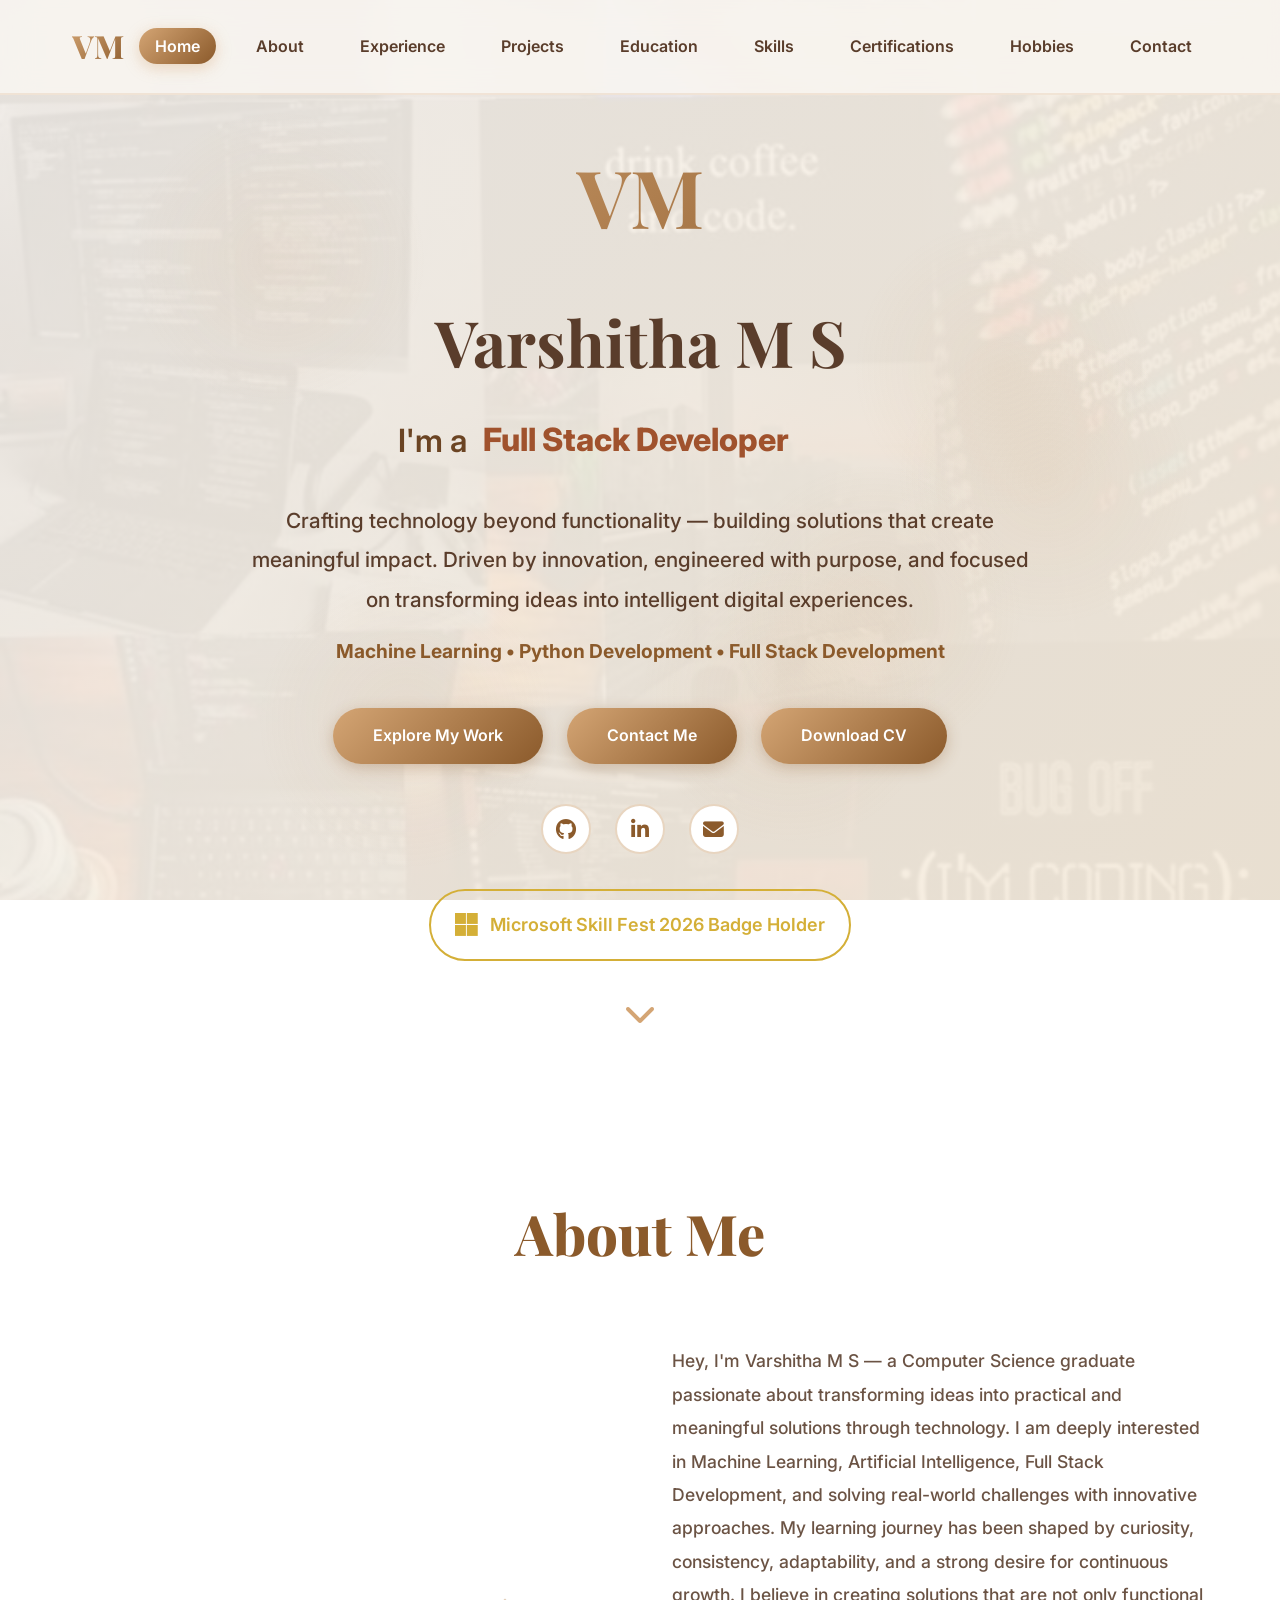
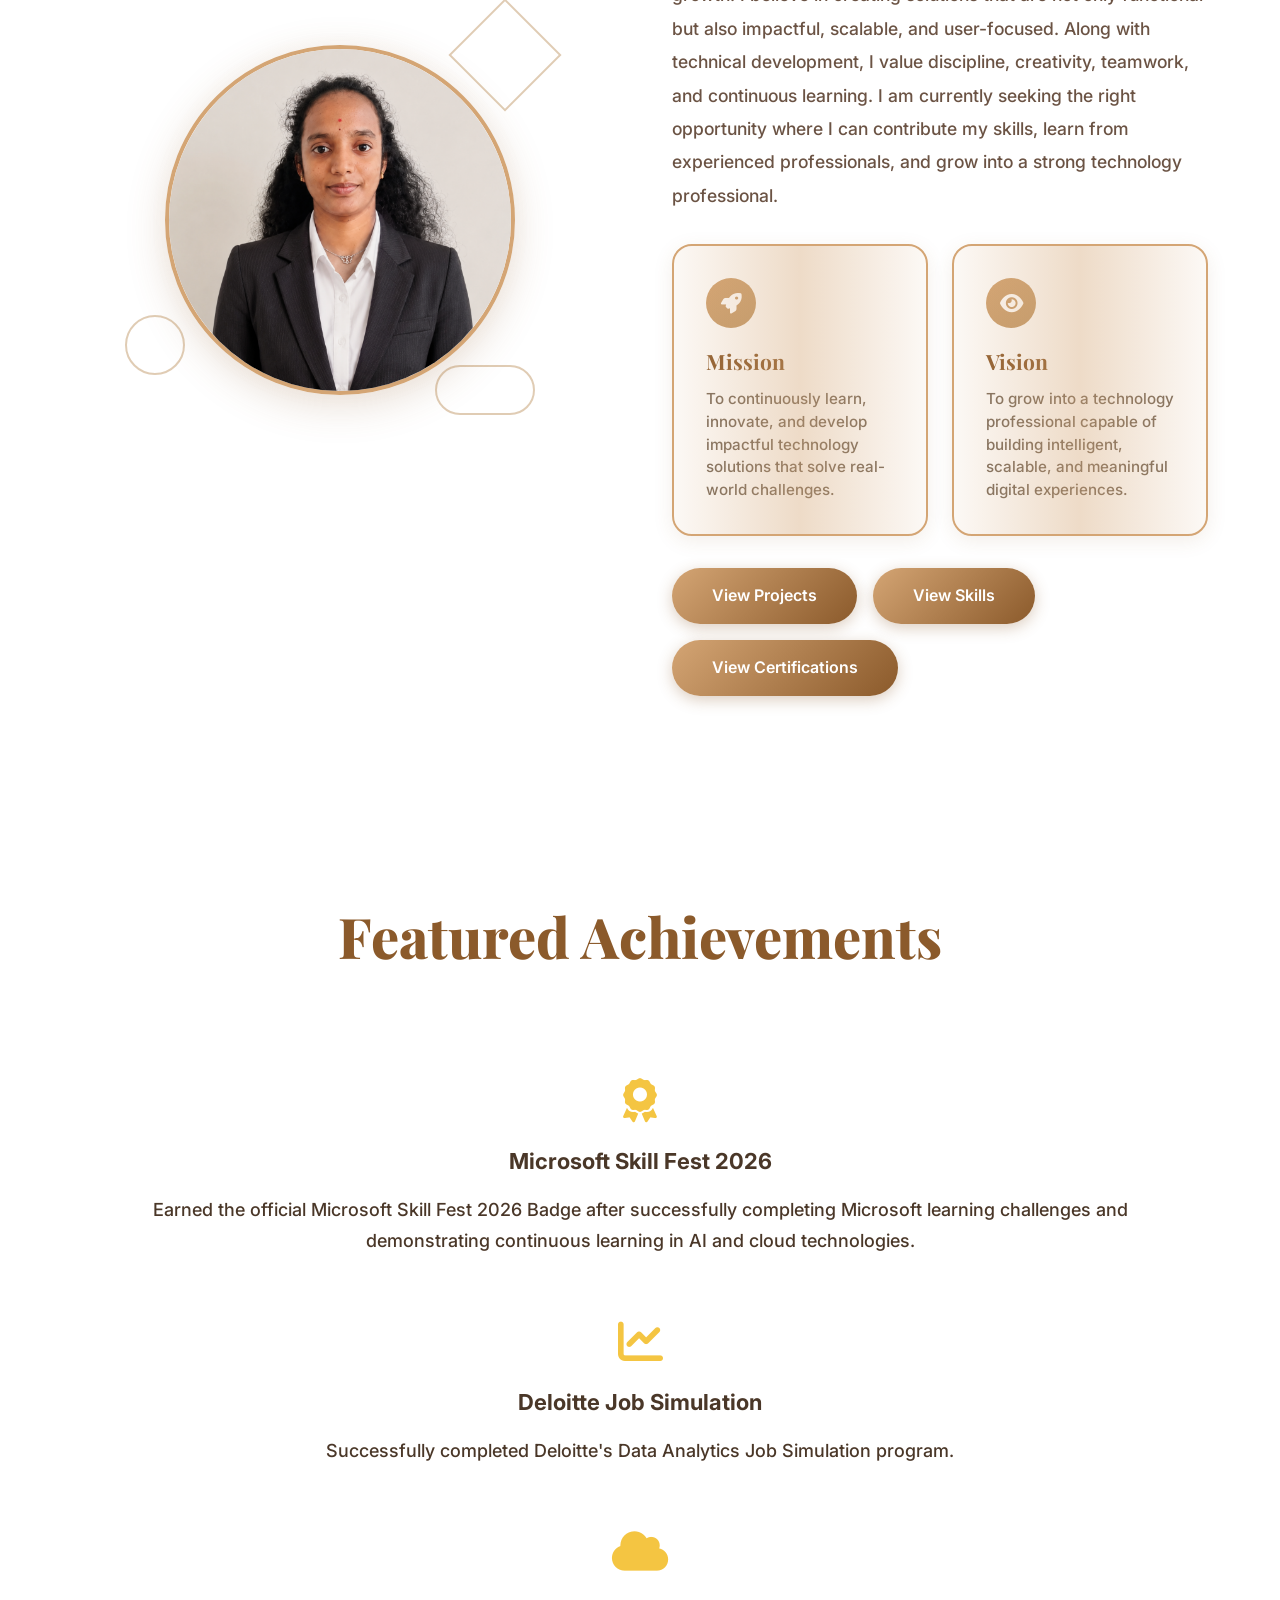
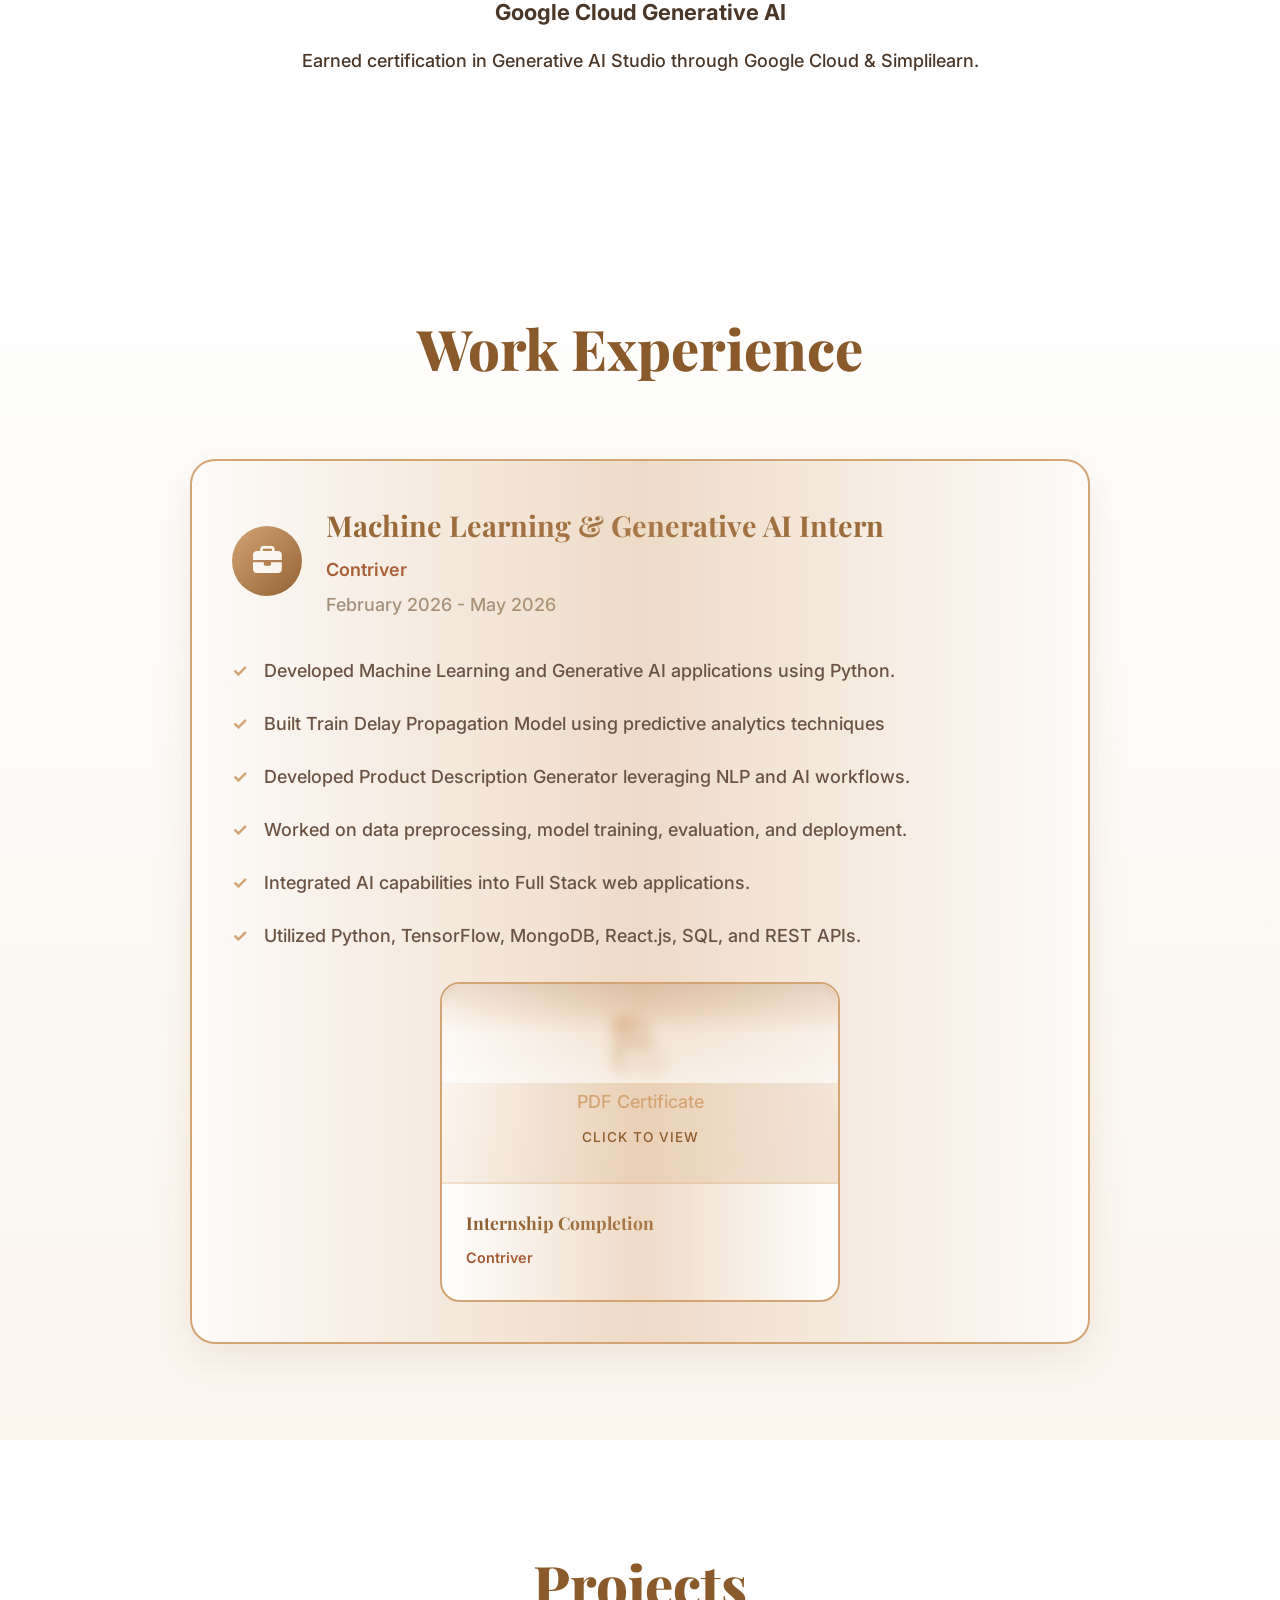
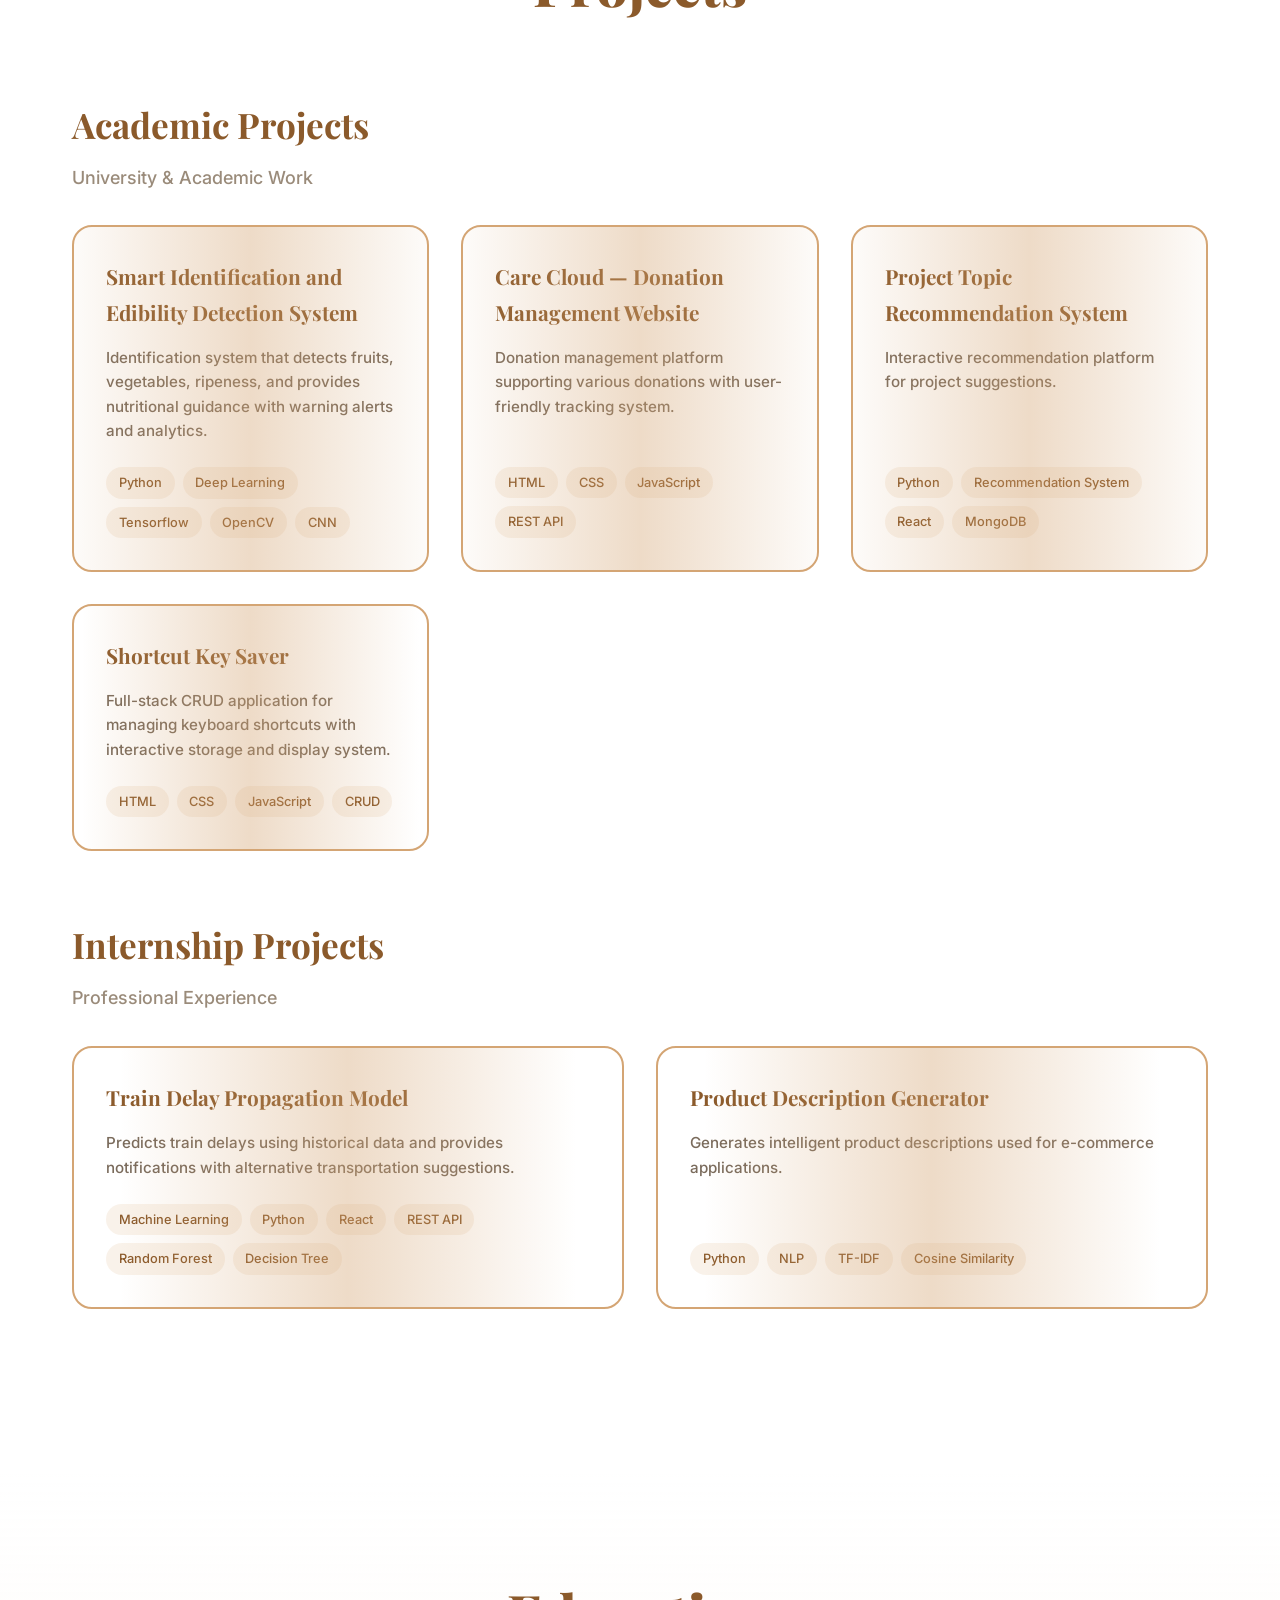
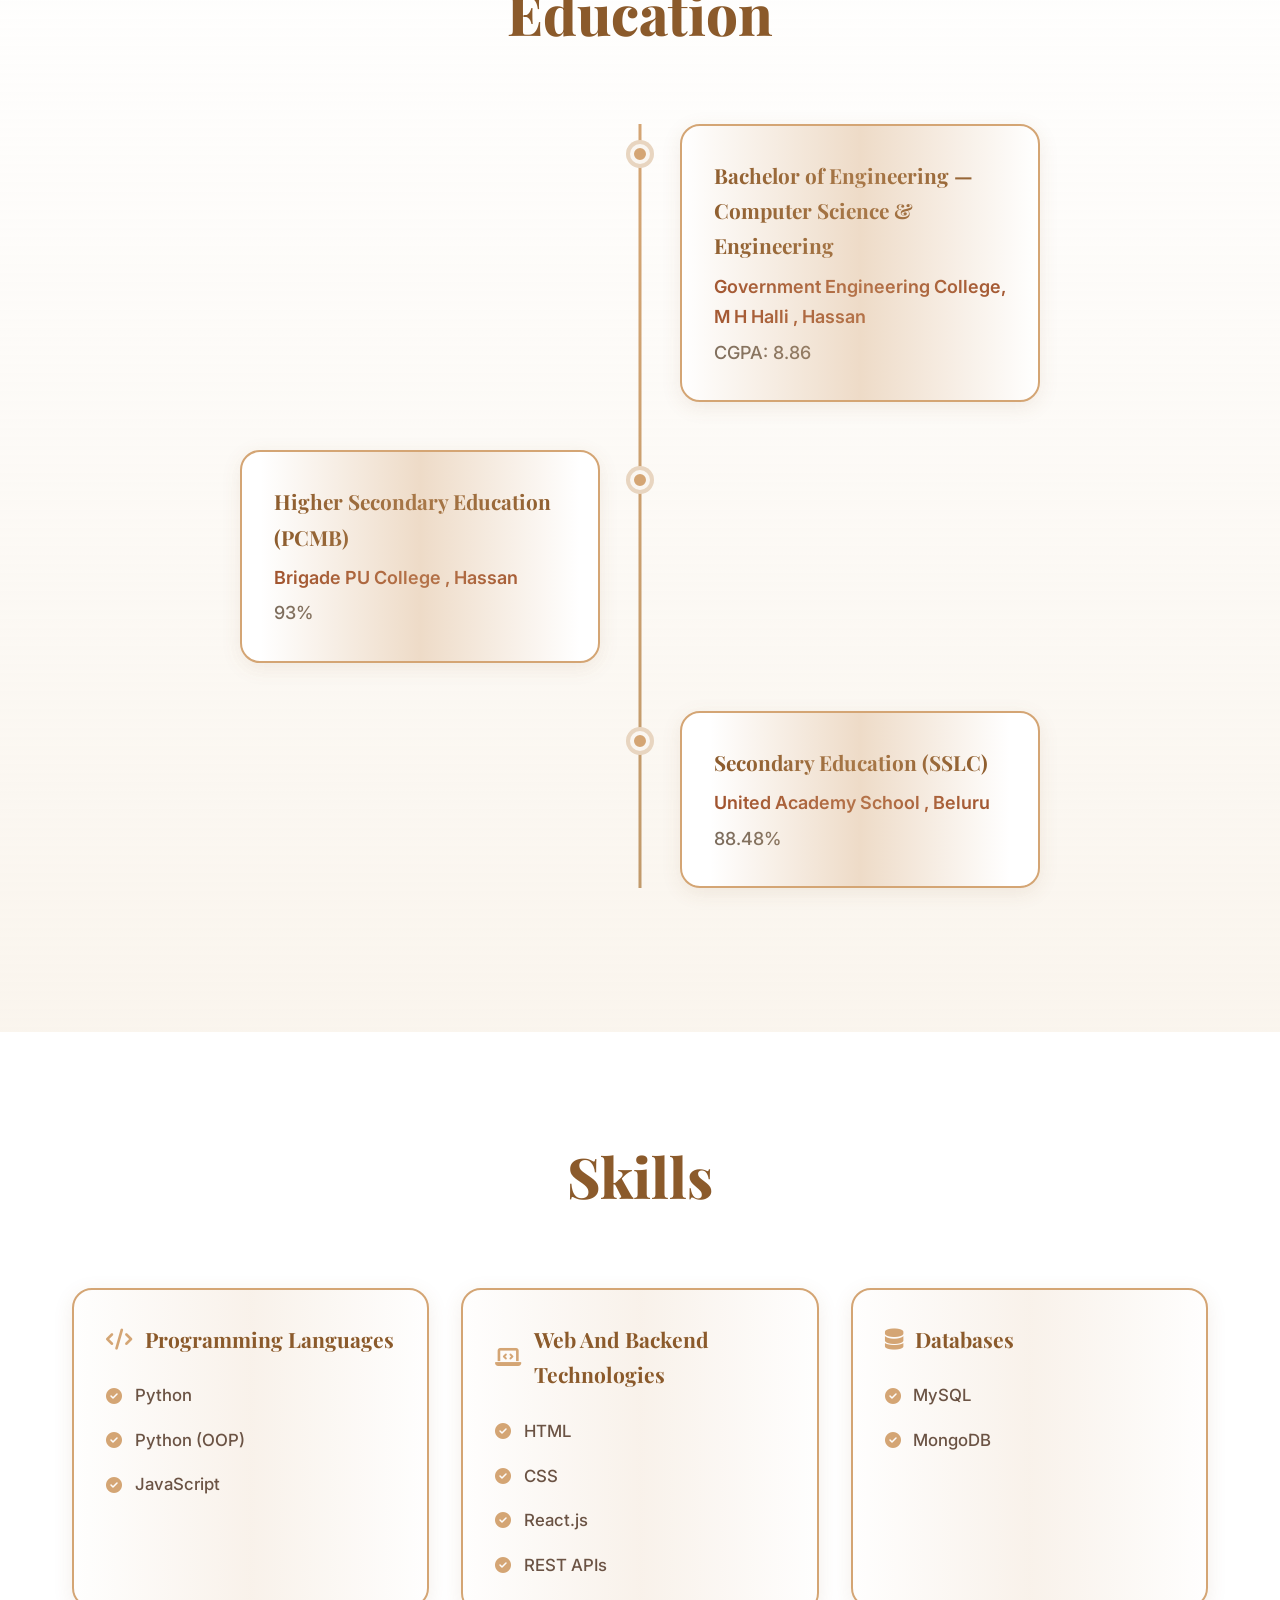
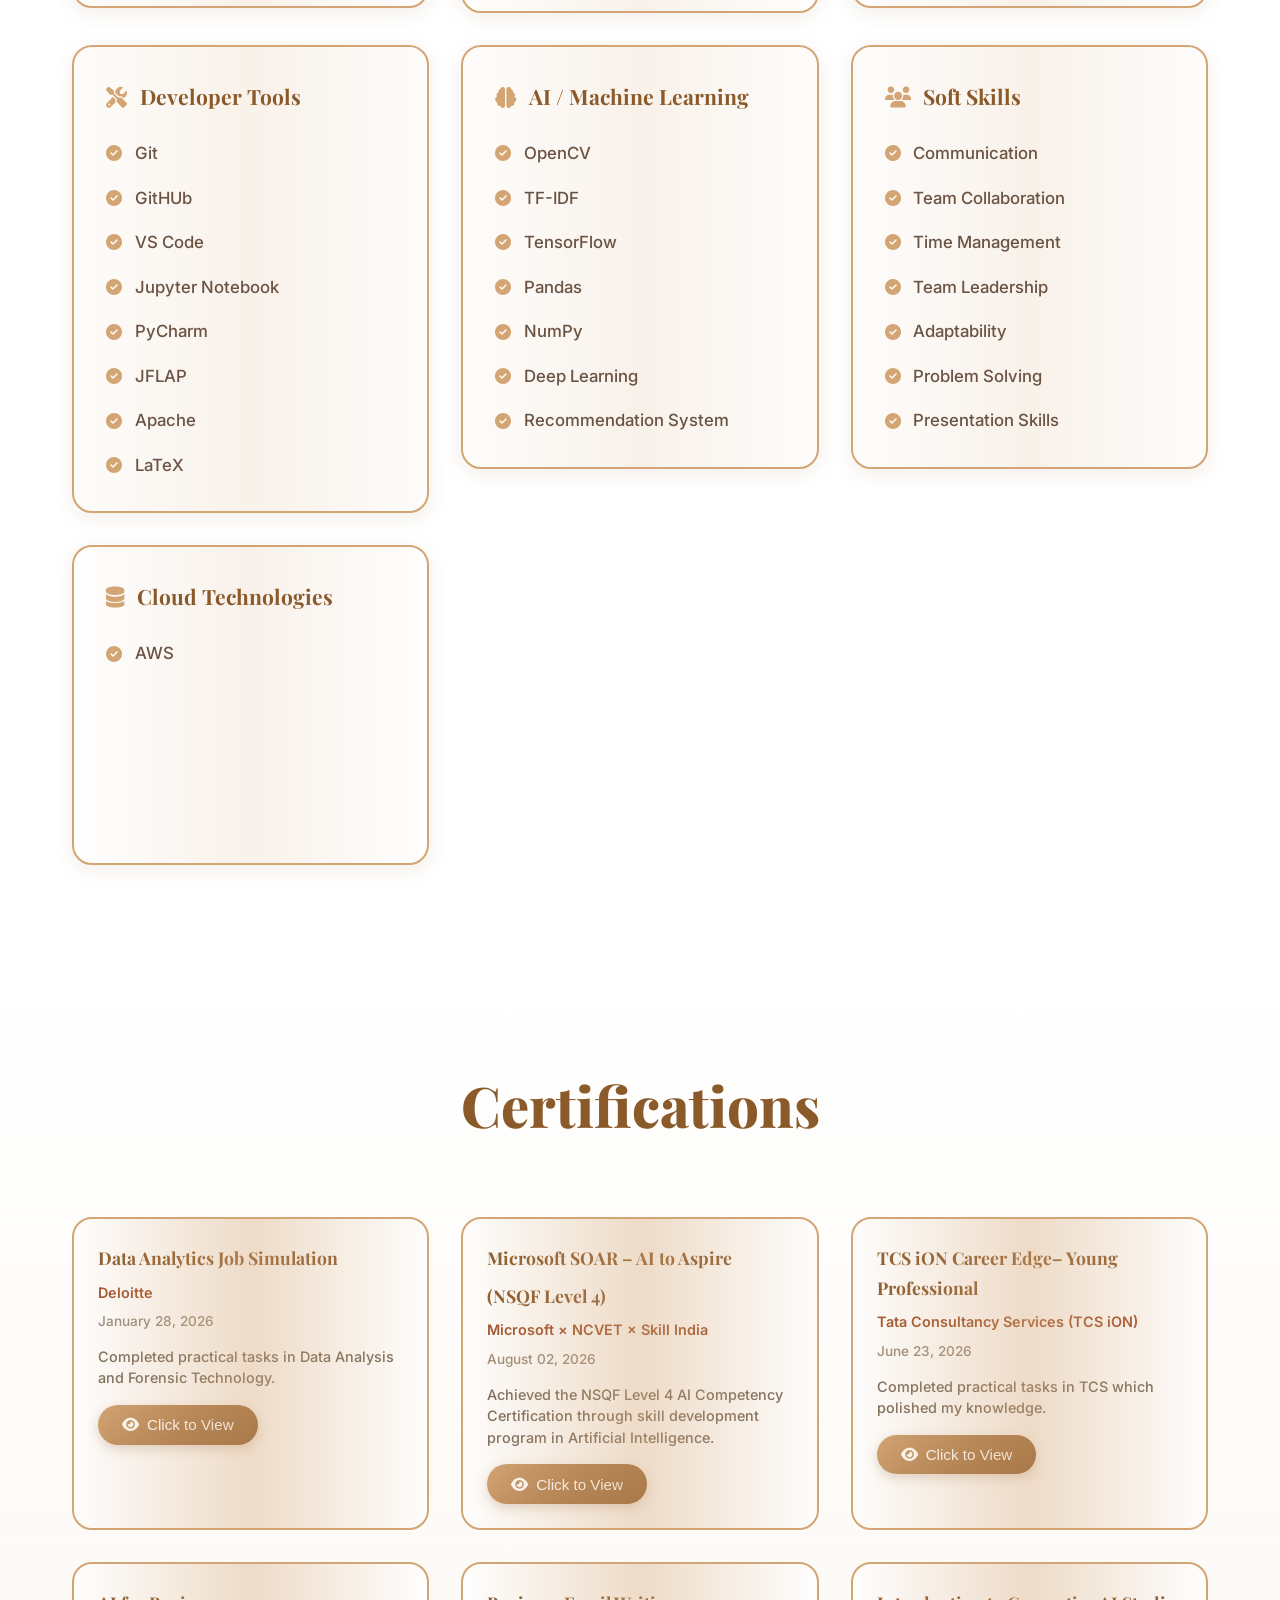
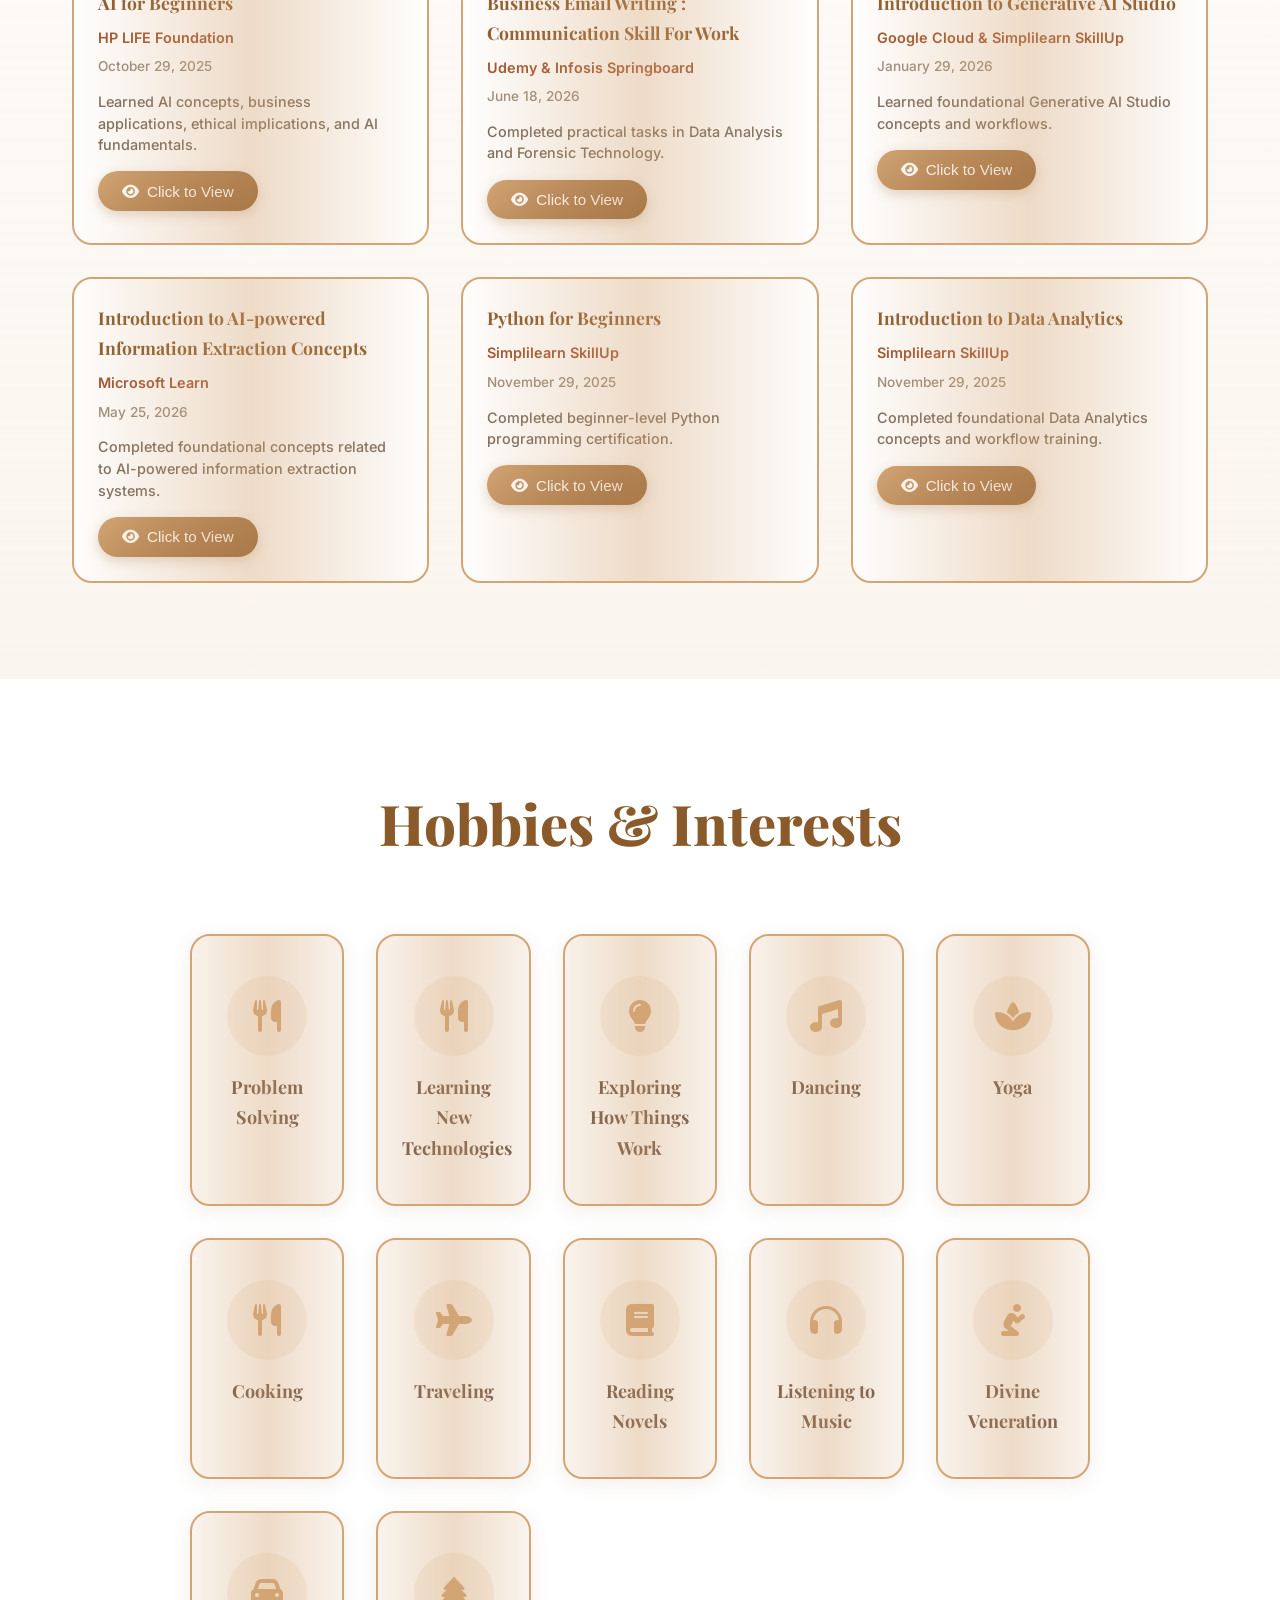
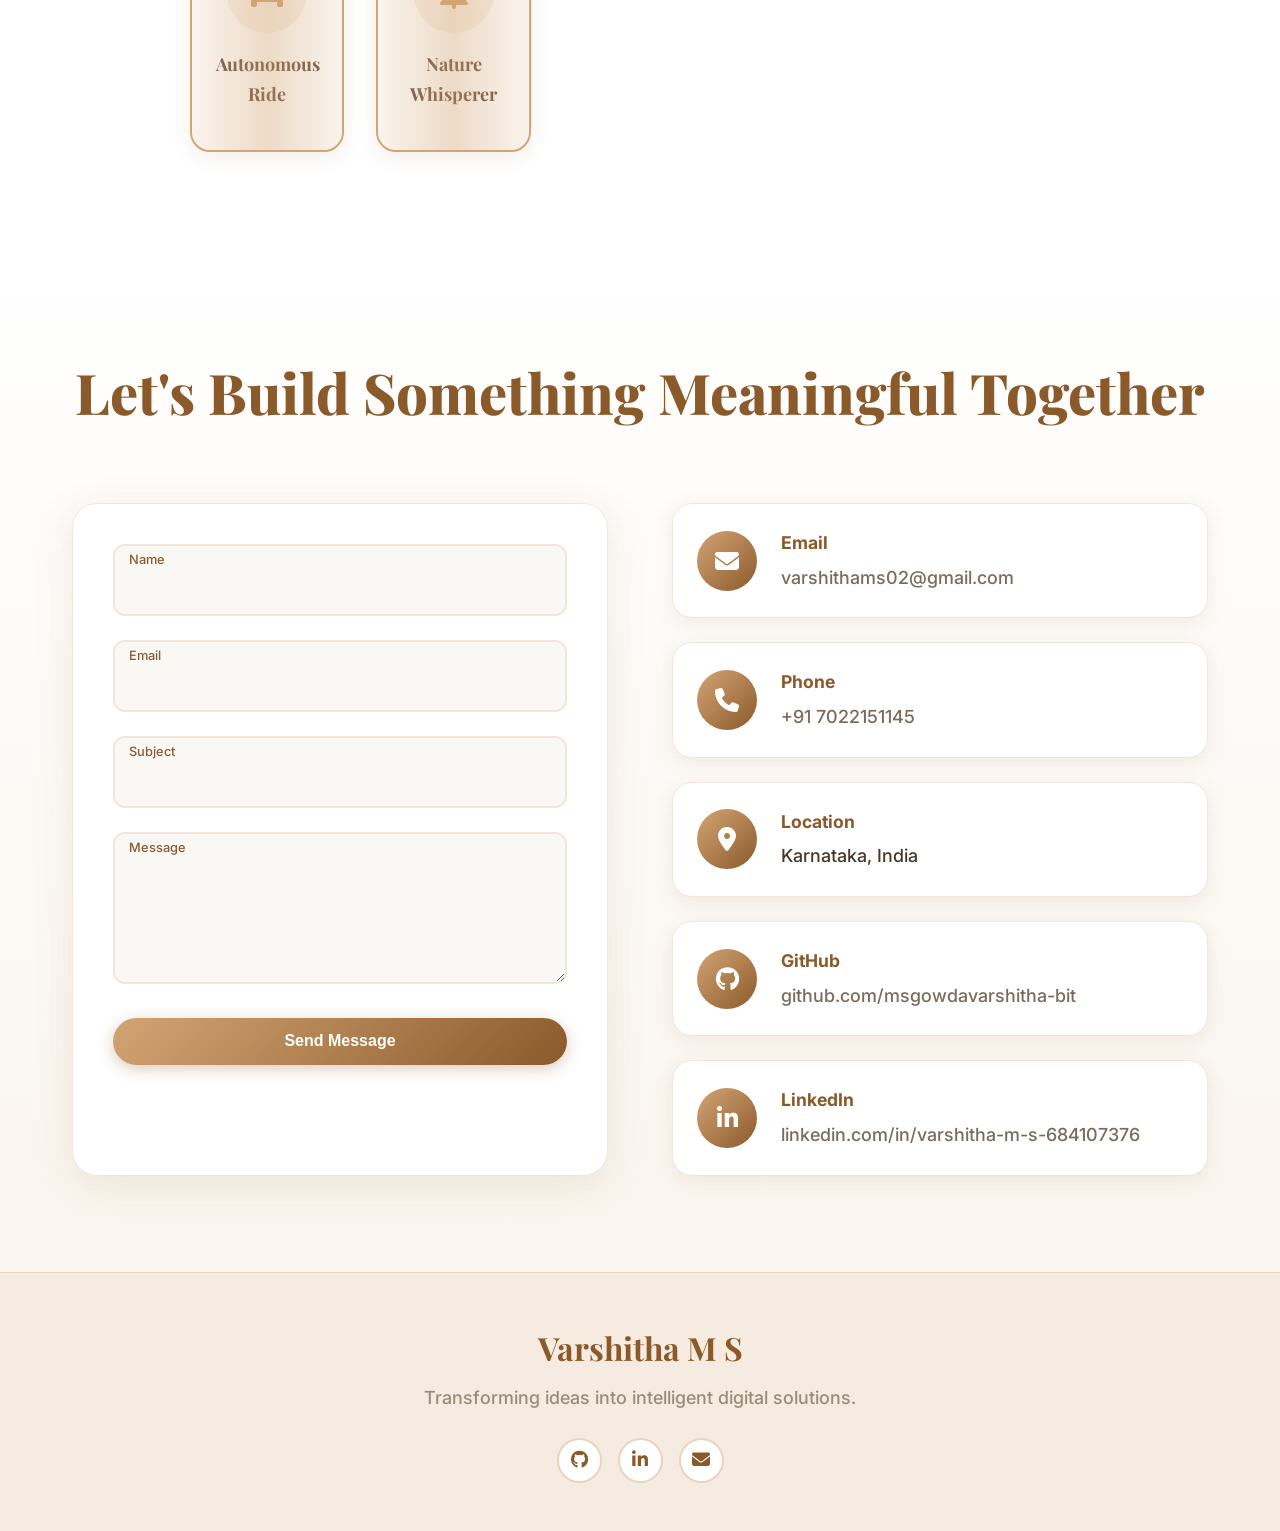
==== commit afb6e02b: "Update index.html and Resume" ====
--- a/index.html
+++ b/index.html
@@ -60,7 +60,7 @@
                 </div>
             </div>
             <p class="intro-text">Crafting technology beyond functionality — building solutions that create meaningful impact. Driven by innovation, engineered with purpose, and focused on transforming ideas into intelligent digital experiences.</p>
-            <p class="subtext">Machine Learning • Python Development  • Generative AI • Full Stack Development</p>
+            <p class="subtext">Machine Learning • Python Development  • Full Stack Development</p>
             <div class="cta-buttons">
                 <a href="#projects" class="btn primary">Explore My Work</a>
                 <a href="#contact" class="btn secondary">Contact Me</a>
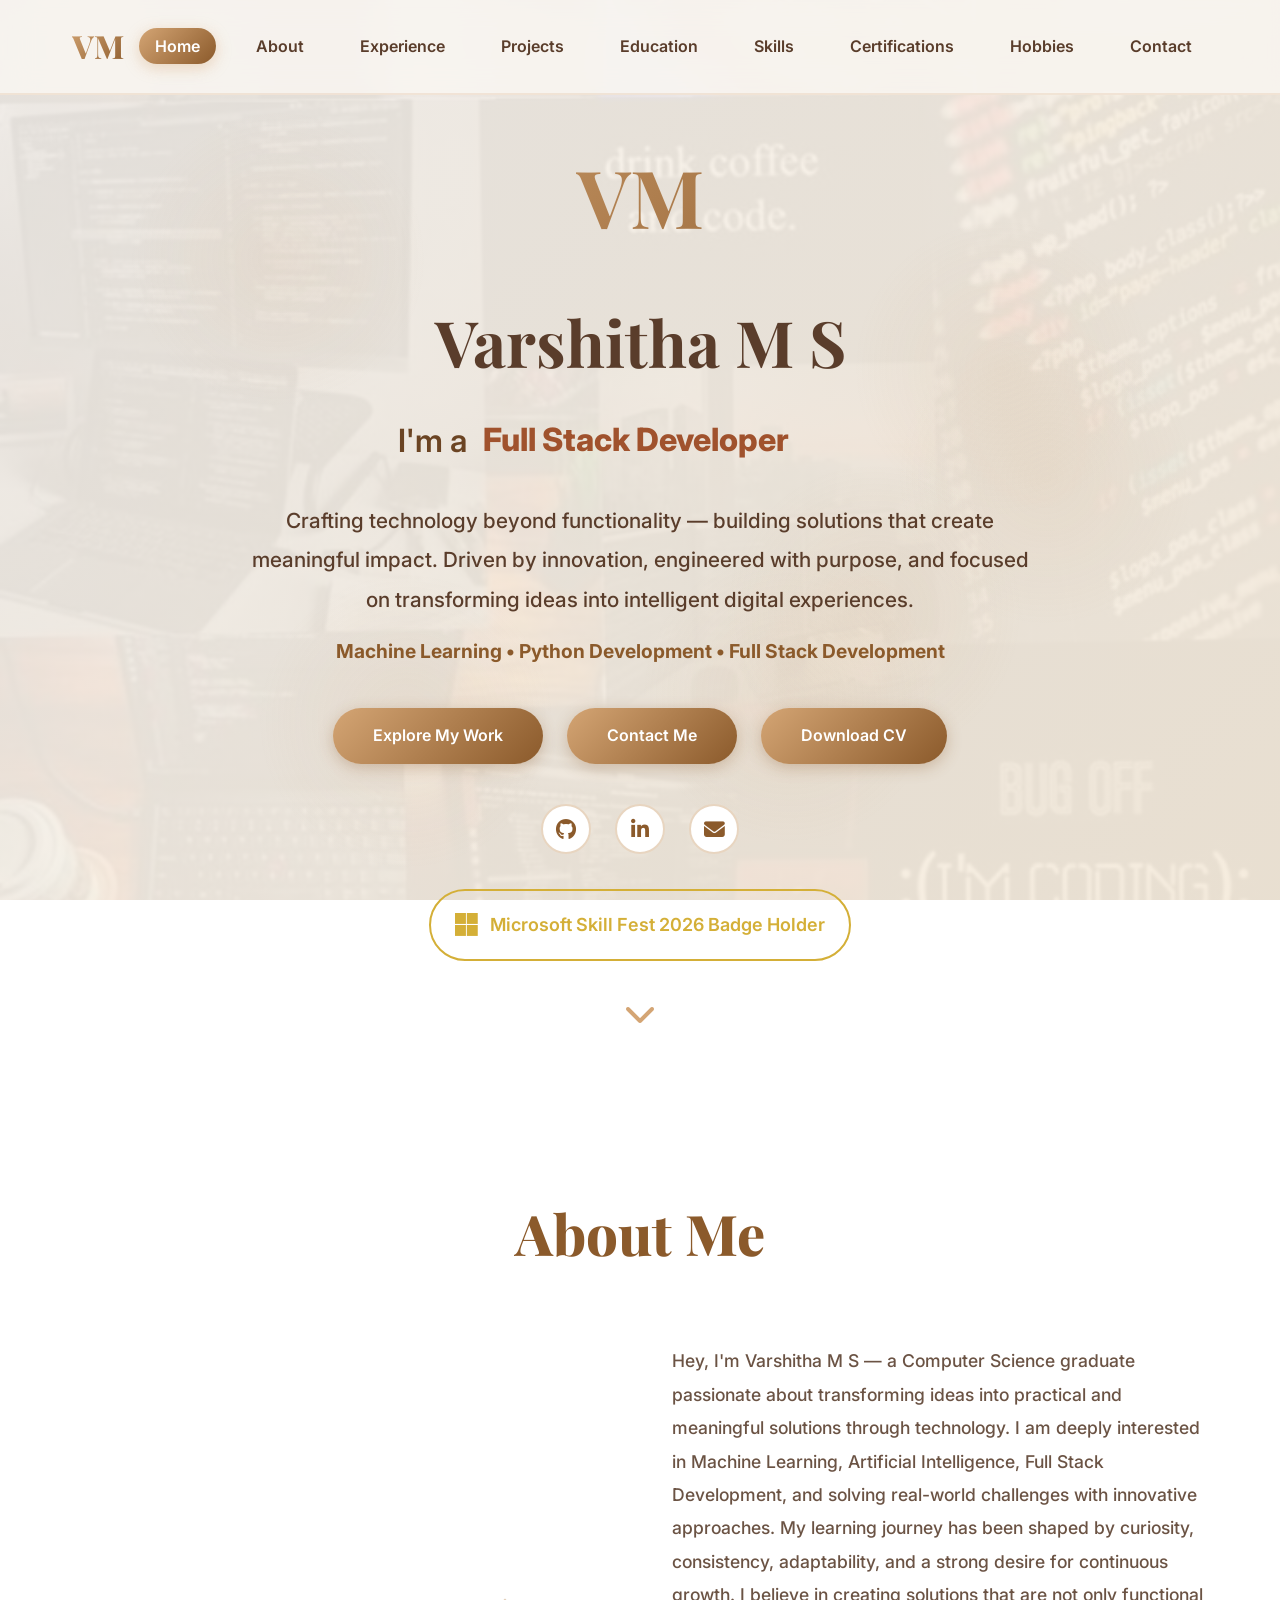
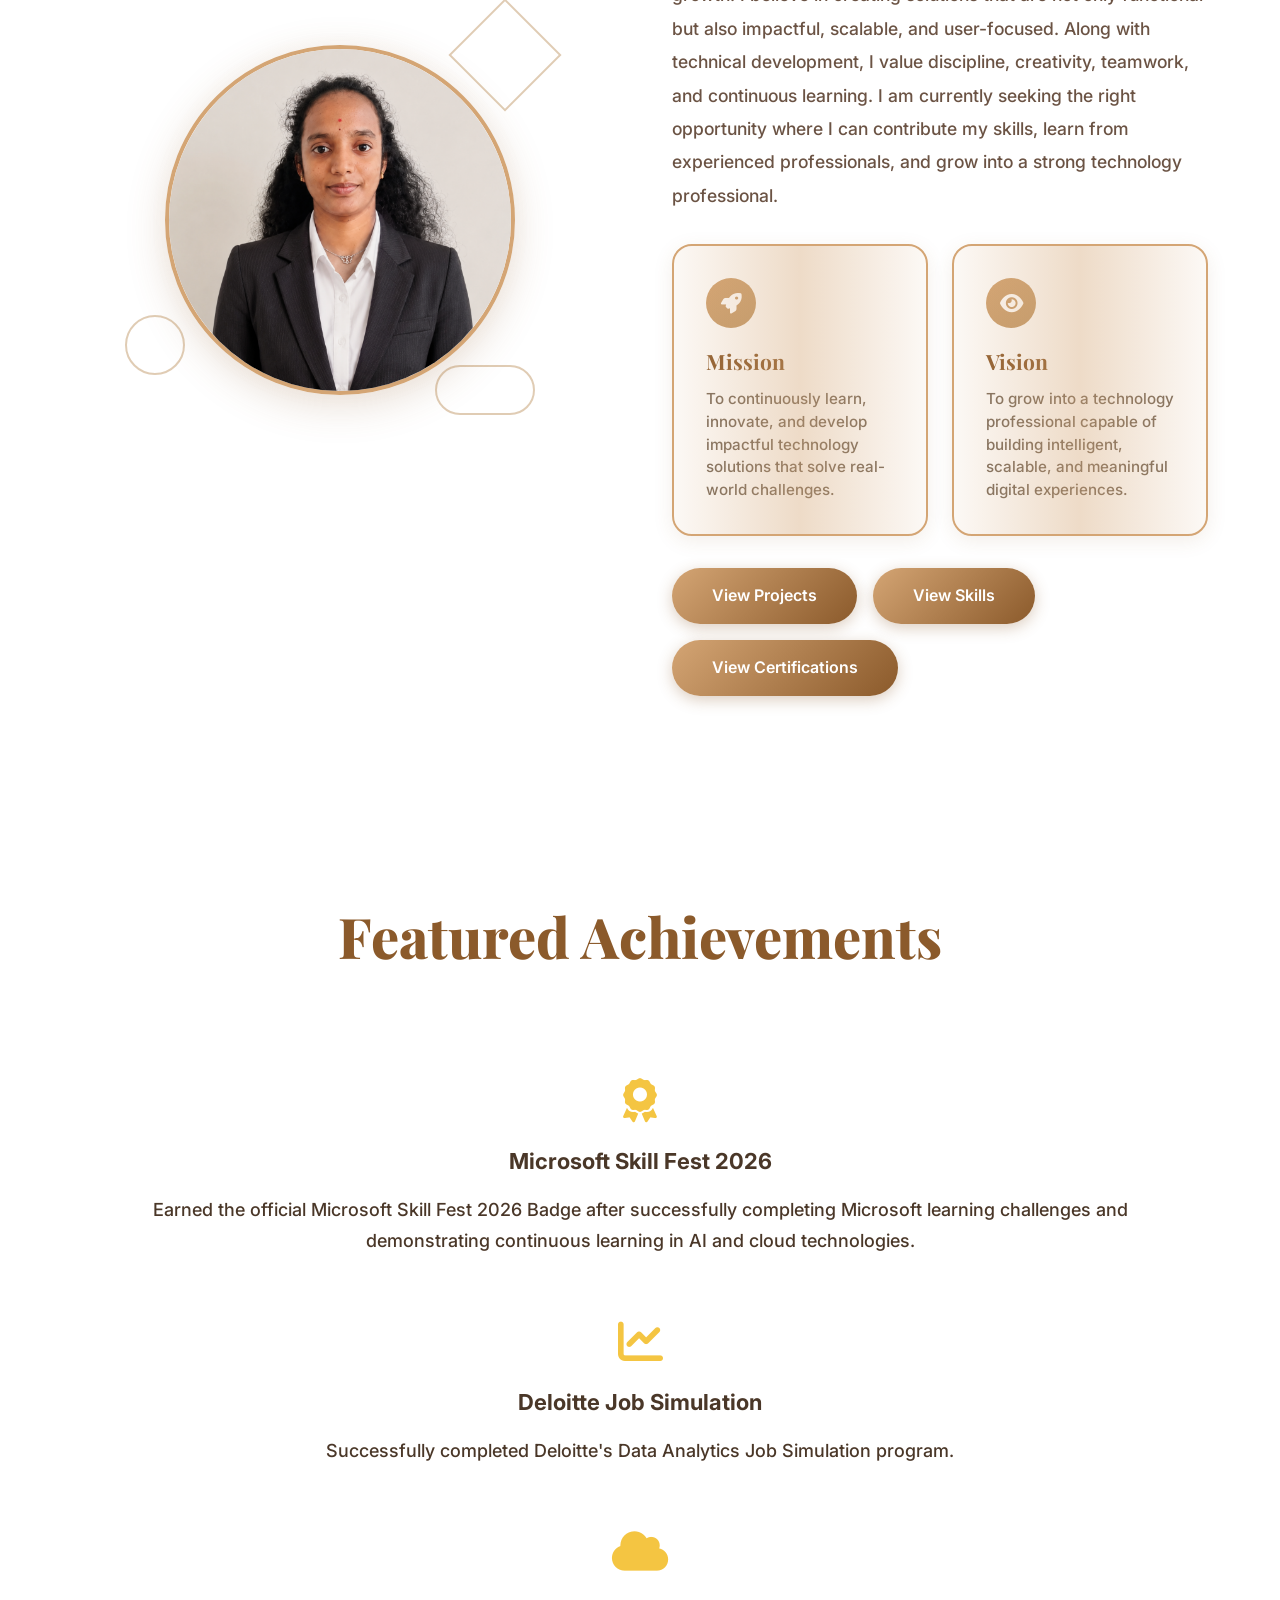
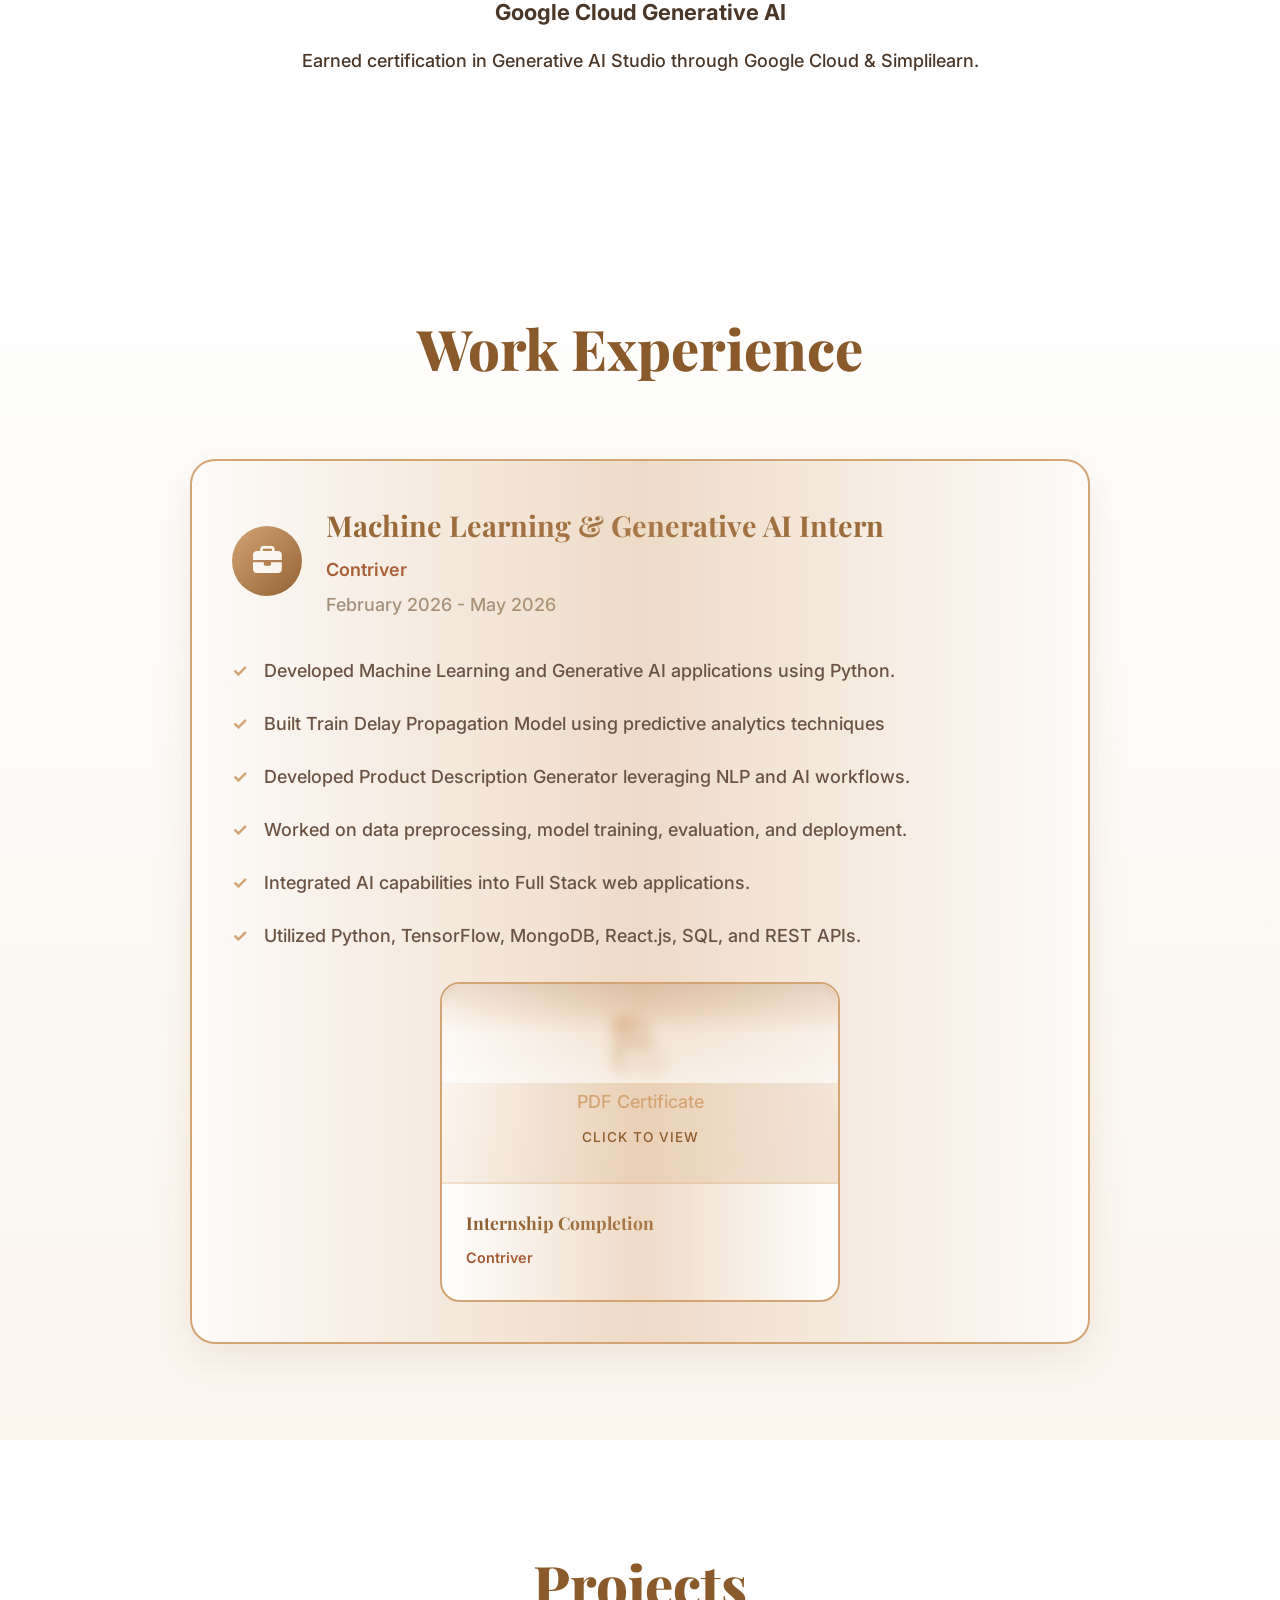
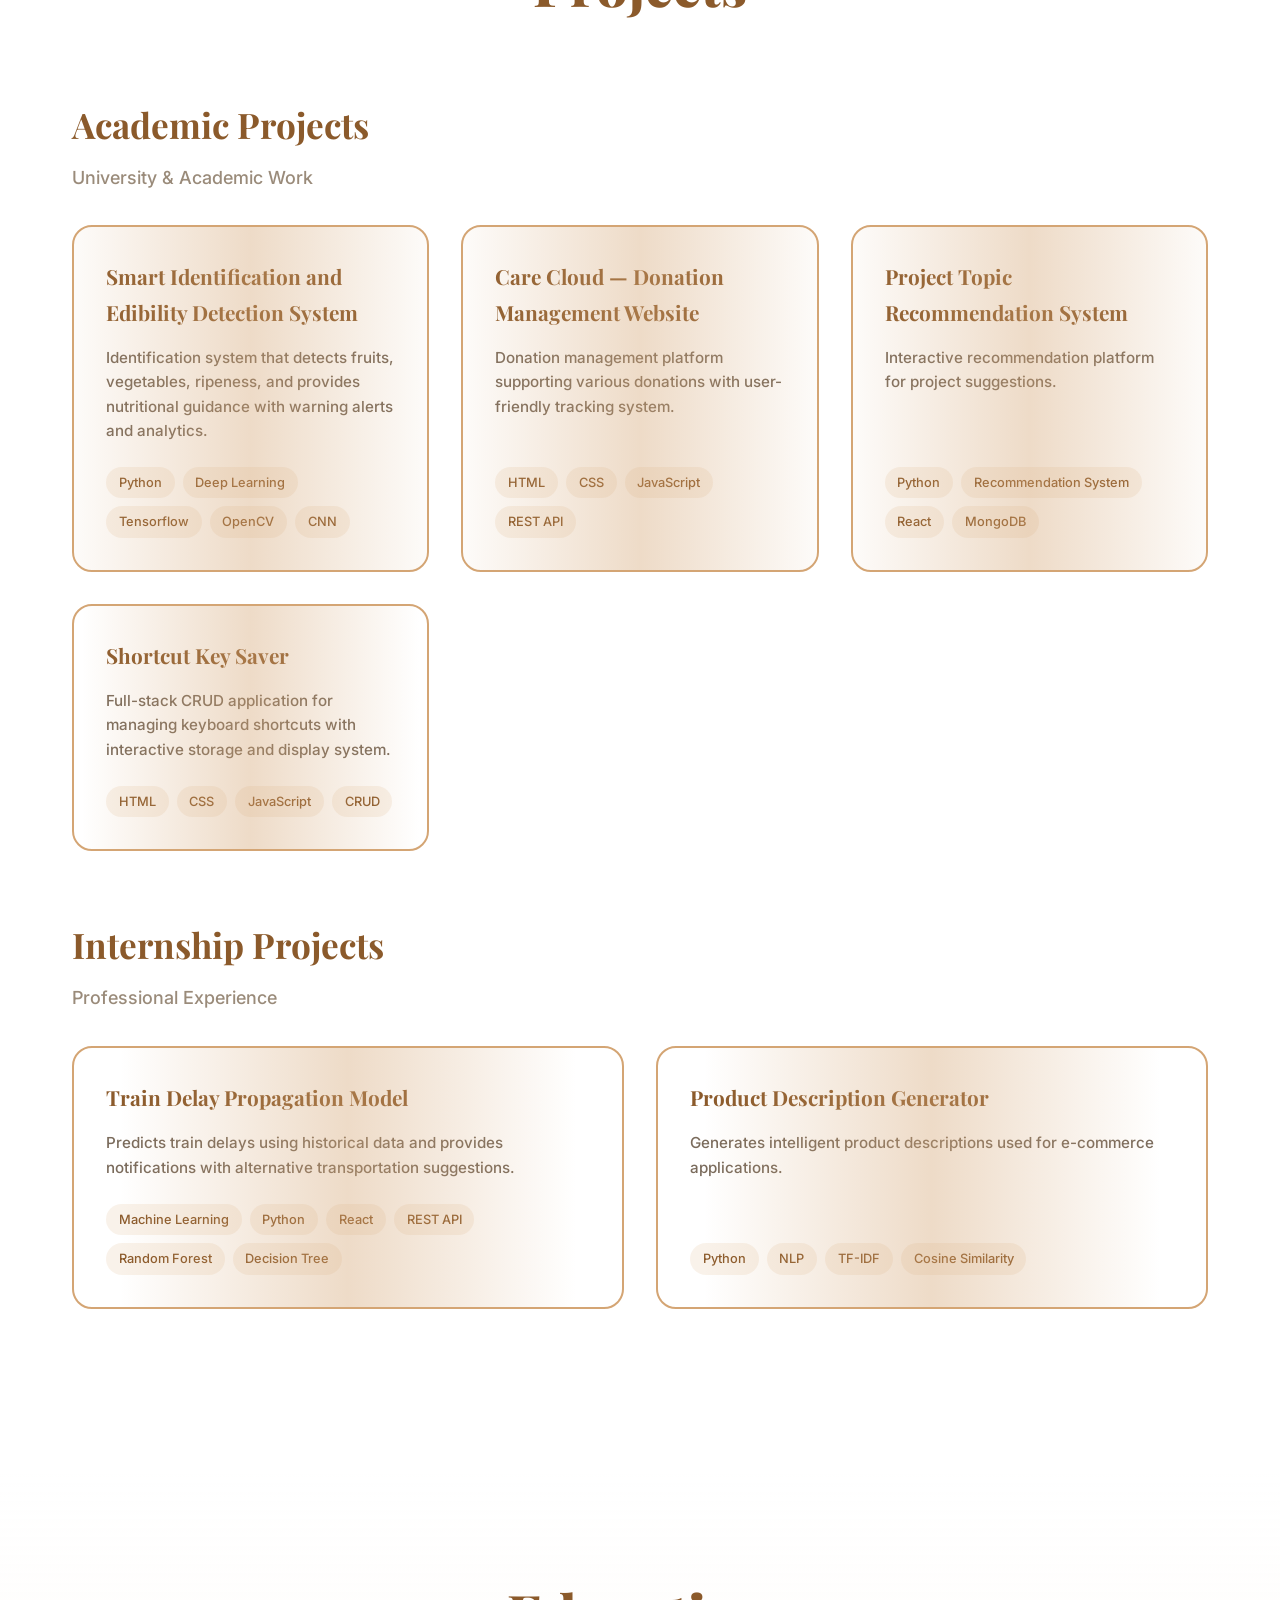
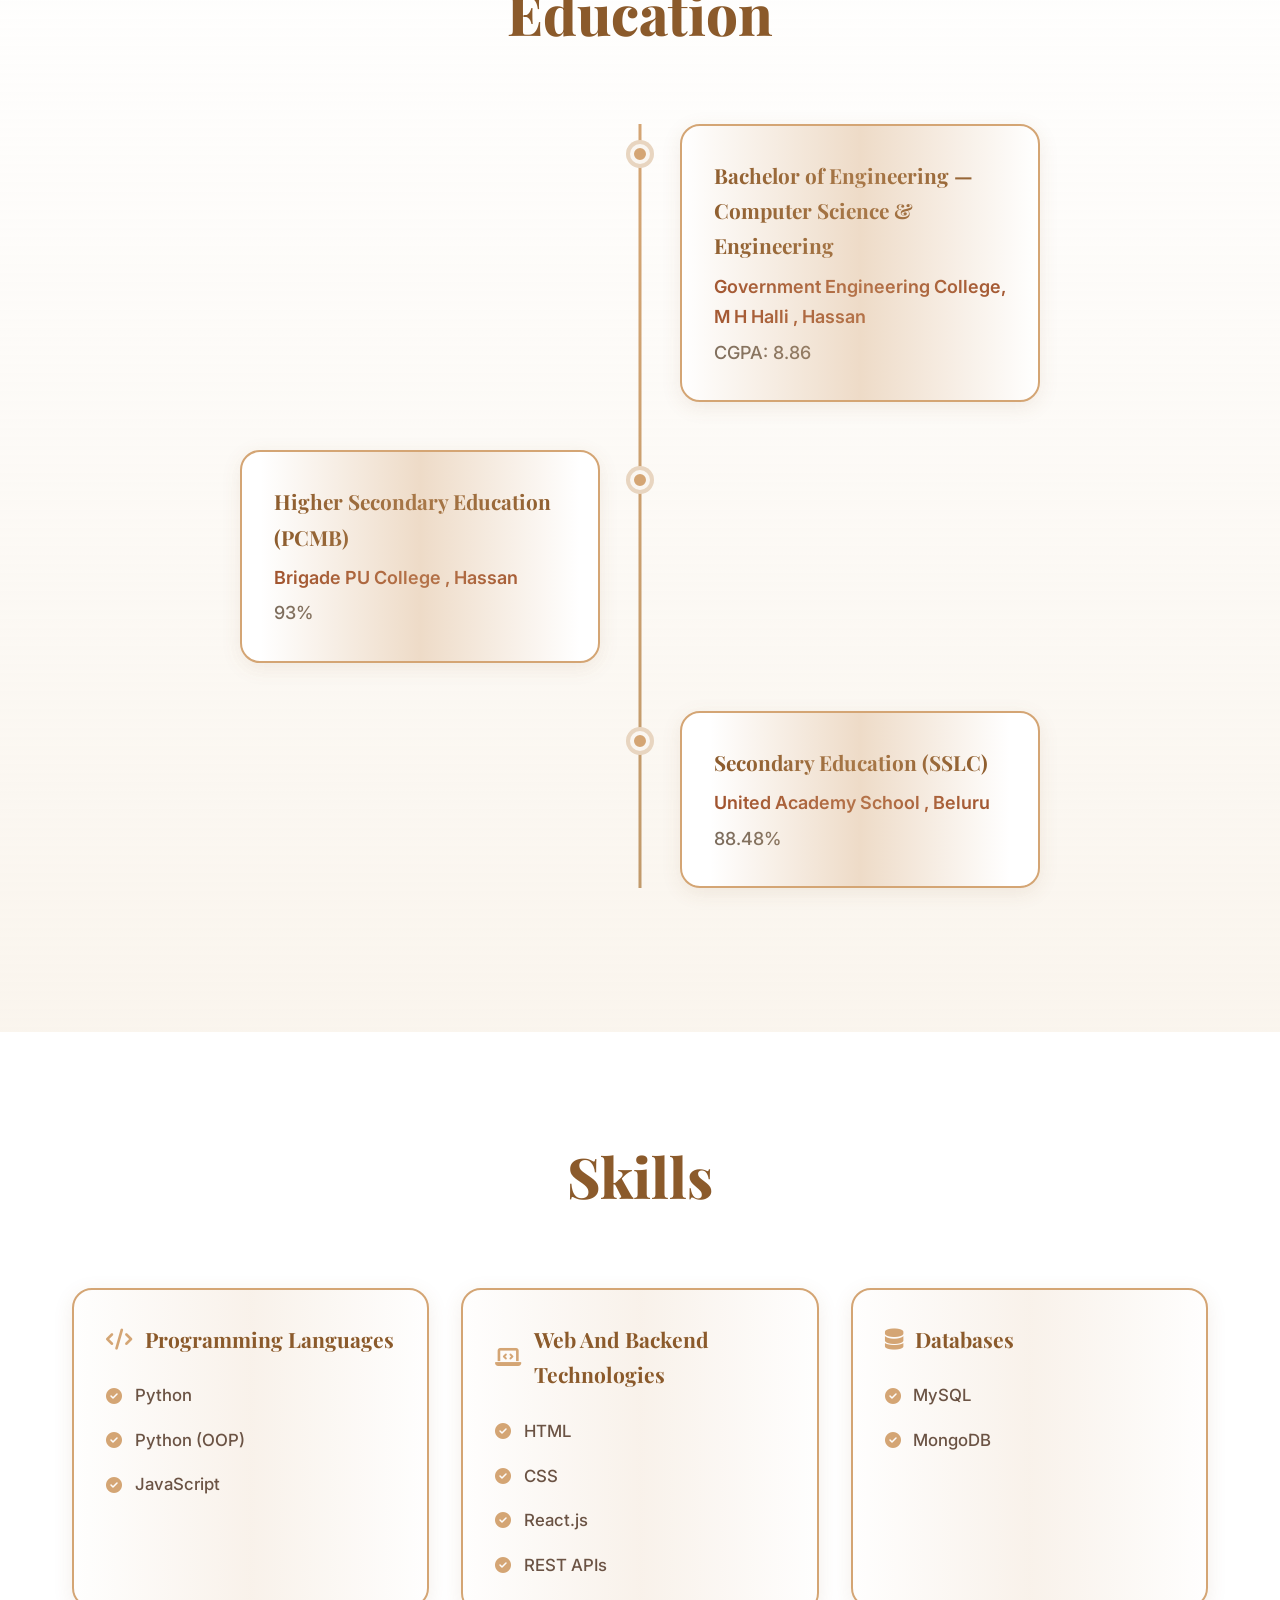
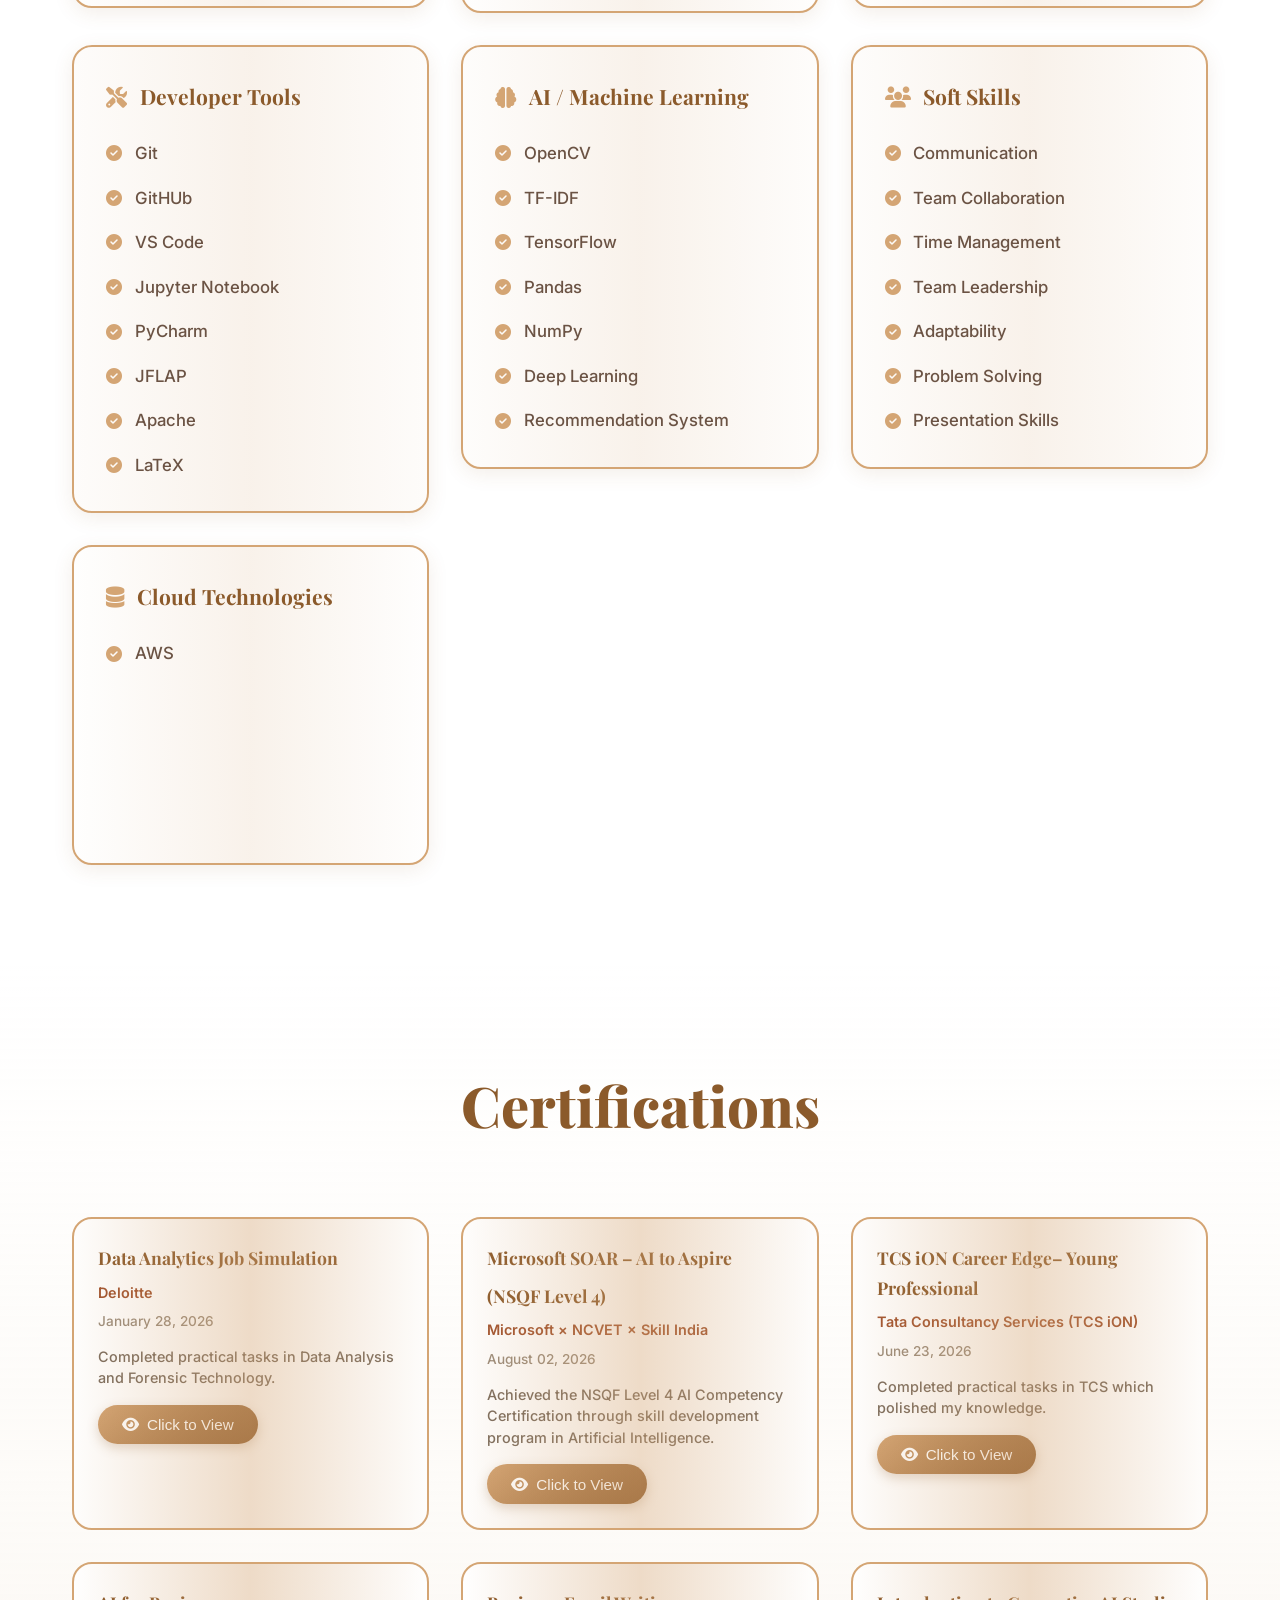
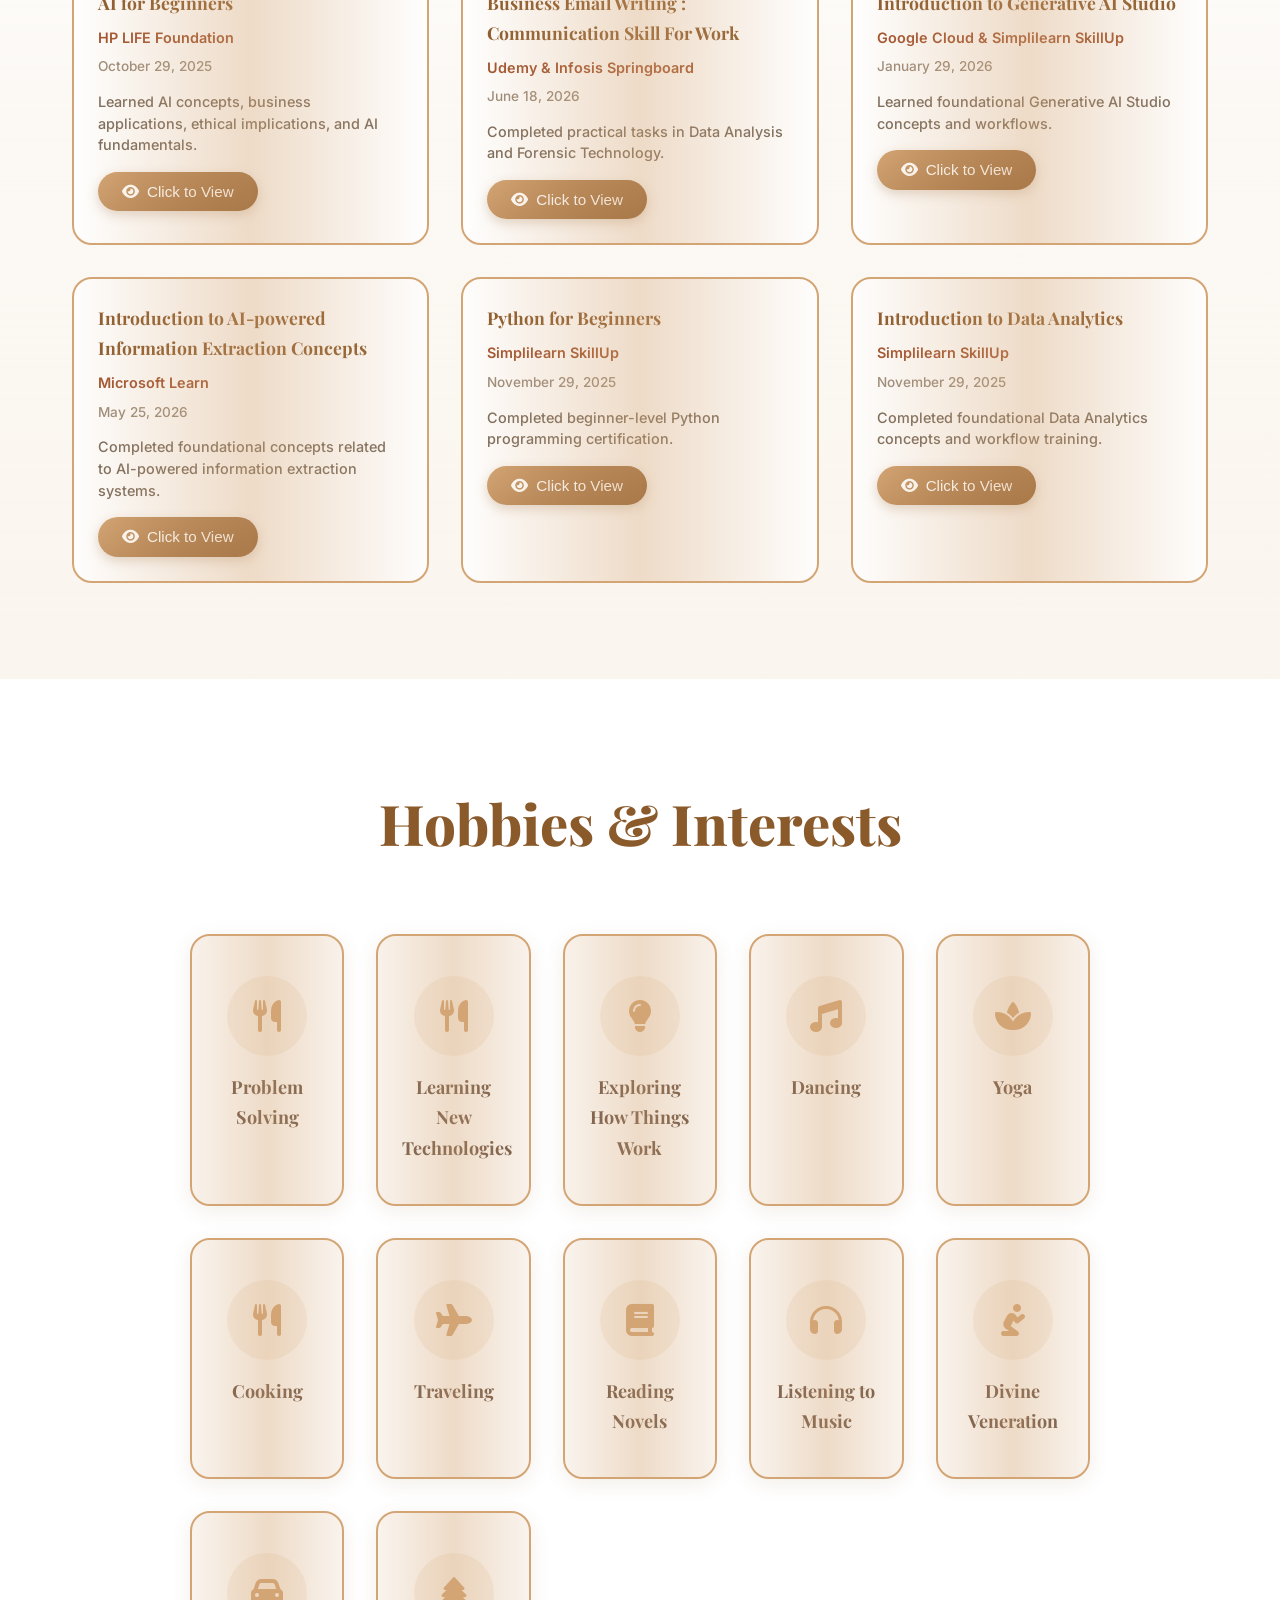
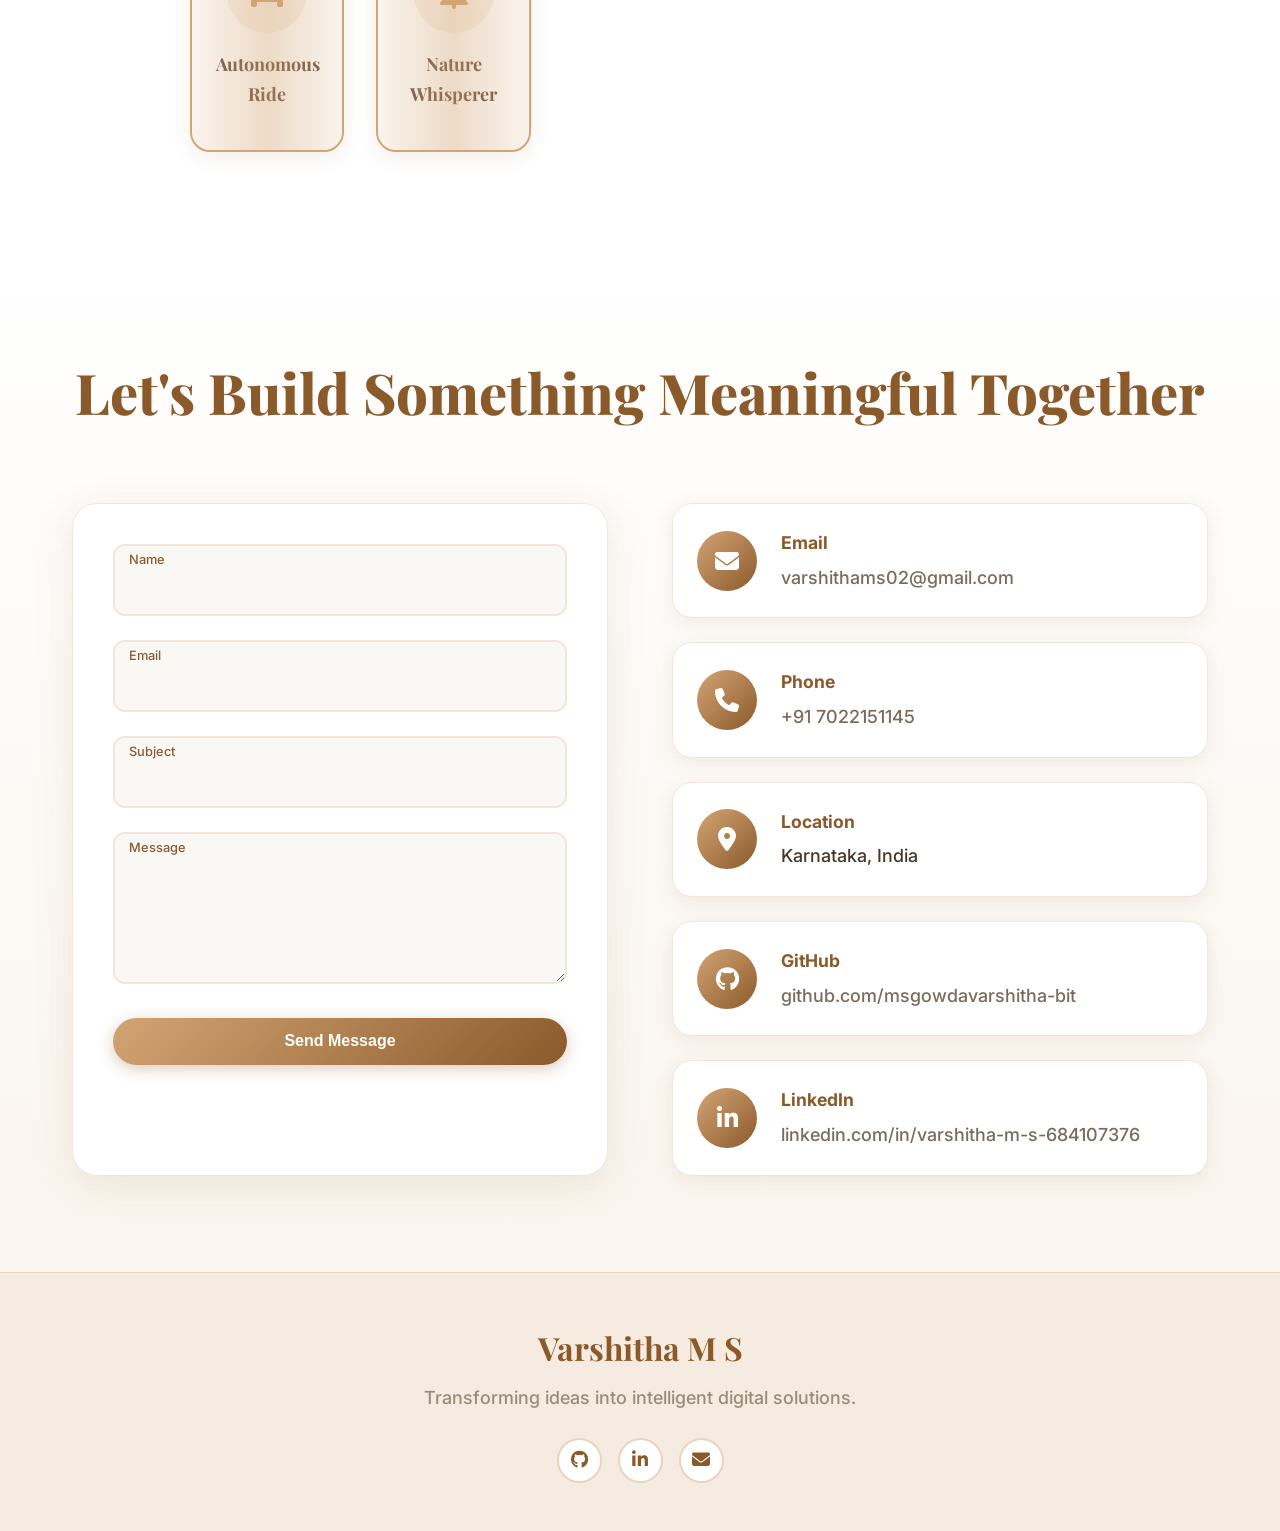
==== commit 072358d4: "Updated index.html" ====
--- a/index.html
+++ b/index.html
@@ -60,7 +60,7 @@
                 </div>
             </div>
             <p class="intro-text">Crafting technology beyond functionality — building solutions that create meaningful impact. Driven by innovation, engineered with purpose, and focused on transforming ideas into intelligent digital experiences.</p>
-            <p class="subtext">Machine Learning • Python Development  • Full Stack Development</p>
+            <p class="subtext">Machine Learning • Python Development • Full Stack Development</p>
             <div class="cta-buttons">
                 <a href="#projects" class="btn primary">Explore My Work</a>
                 <a href="#contact" class="btn secondary">Contact Me</a>
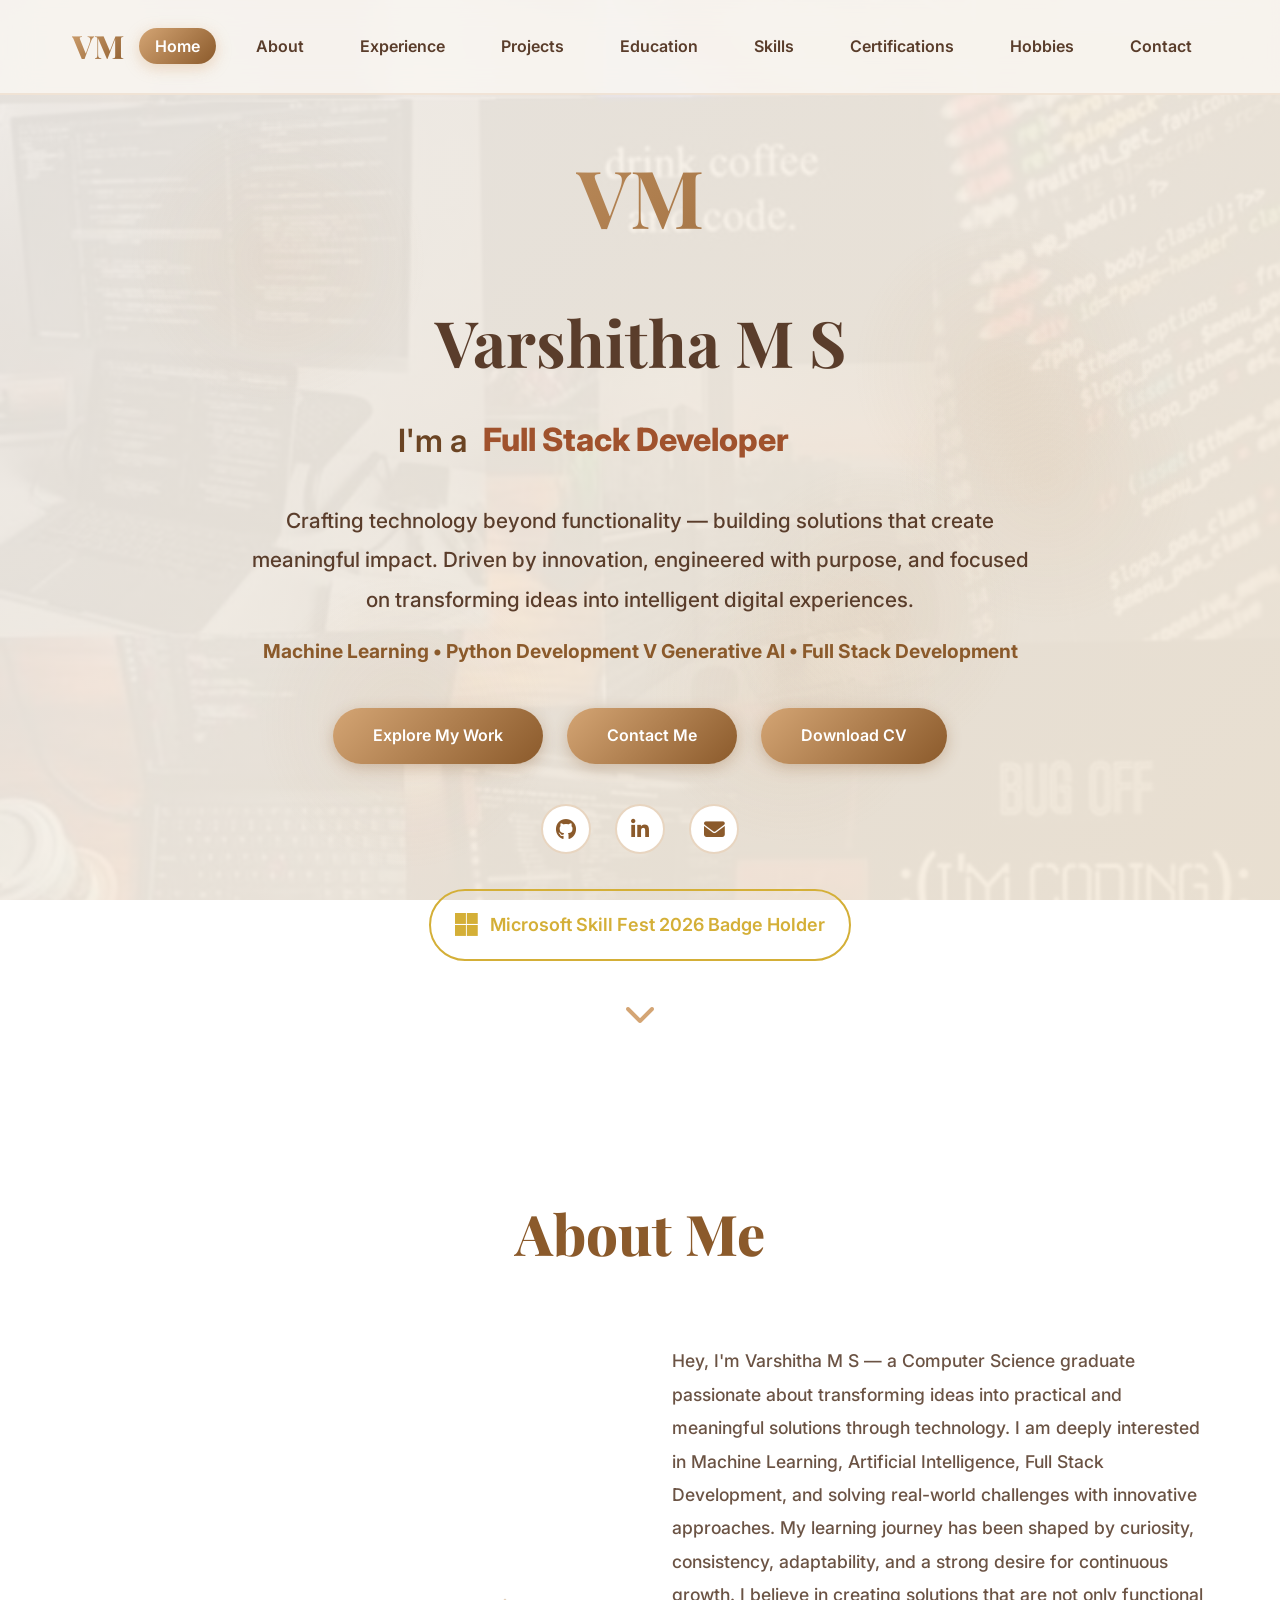
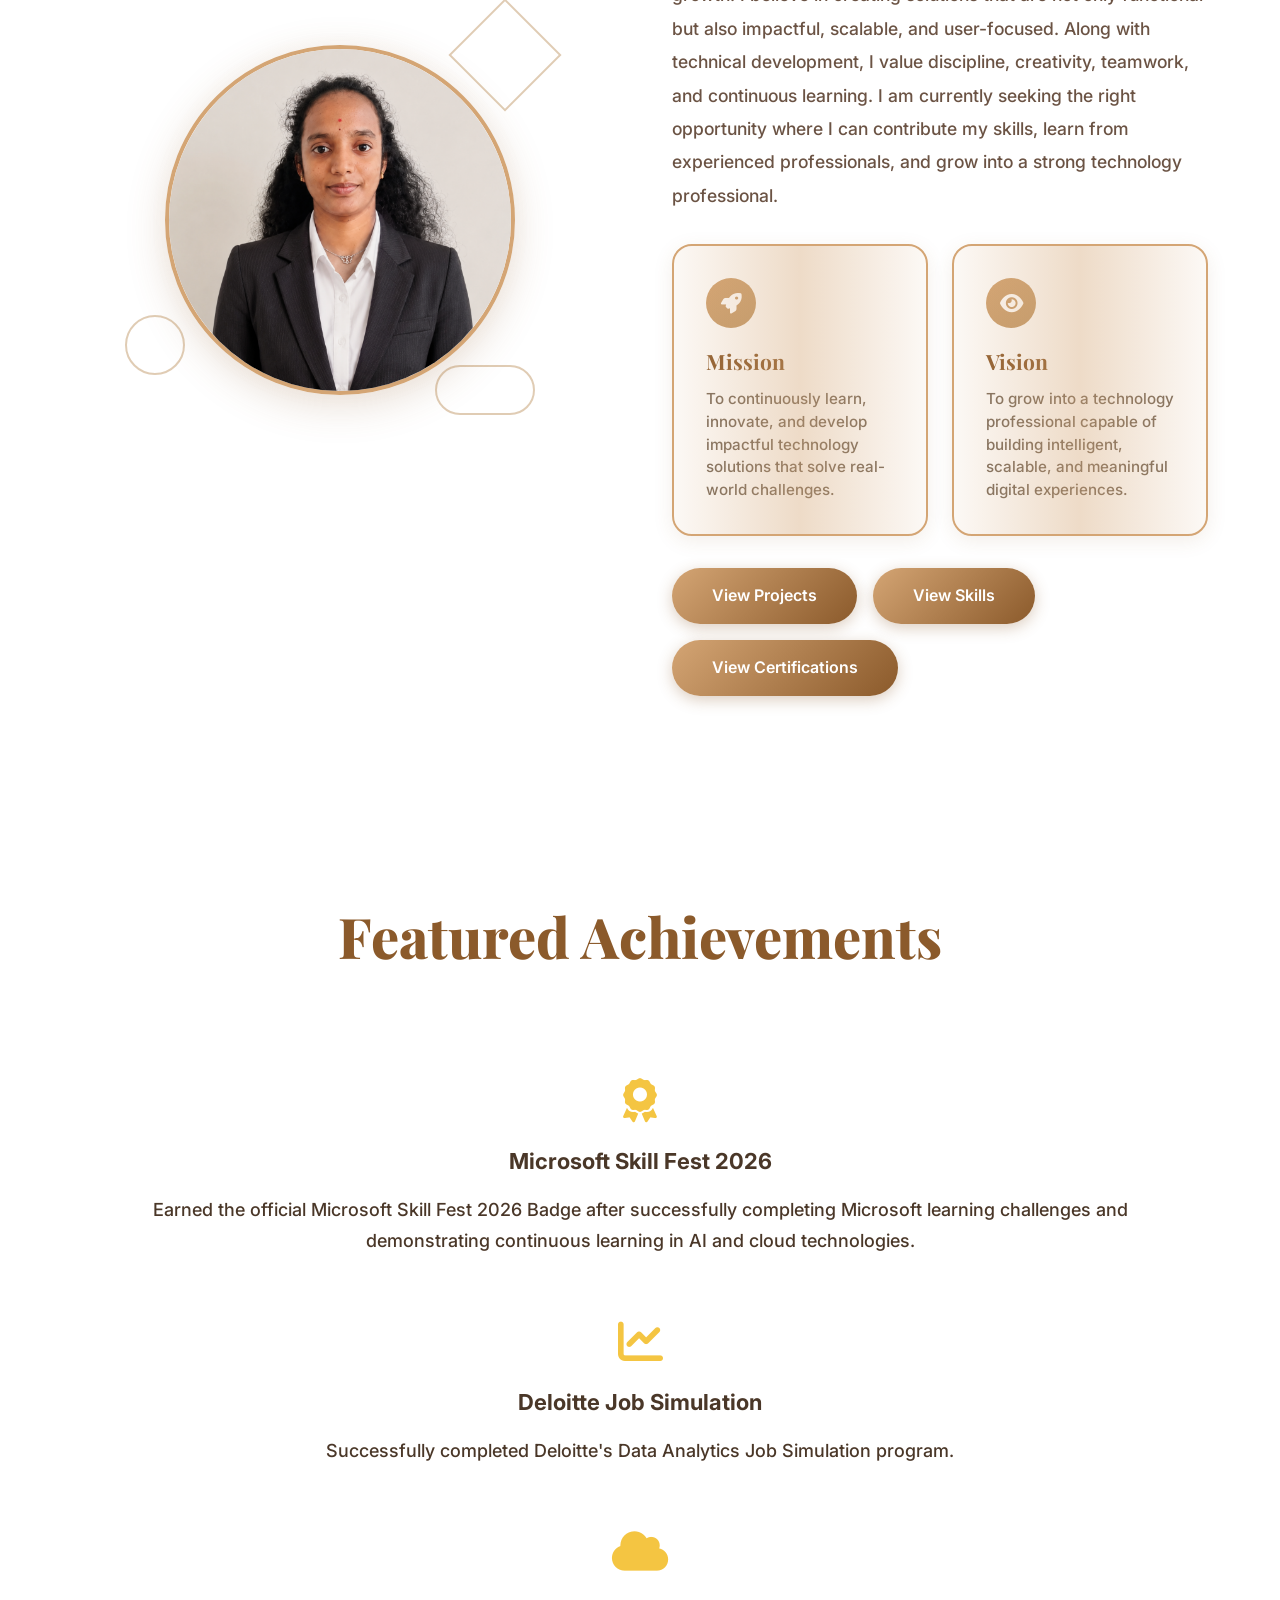
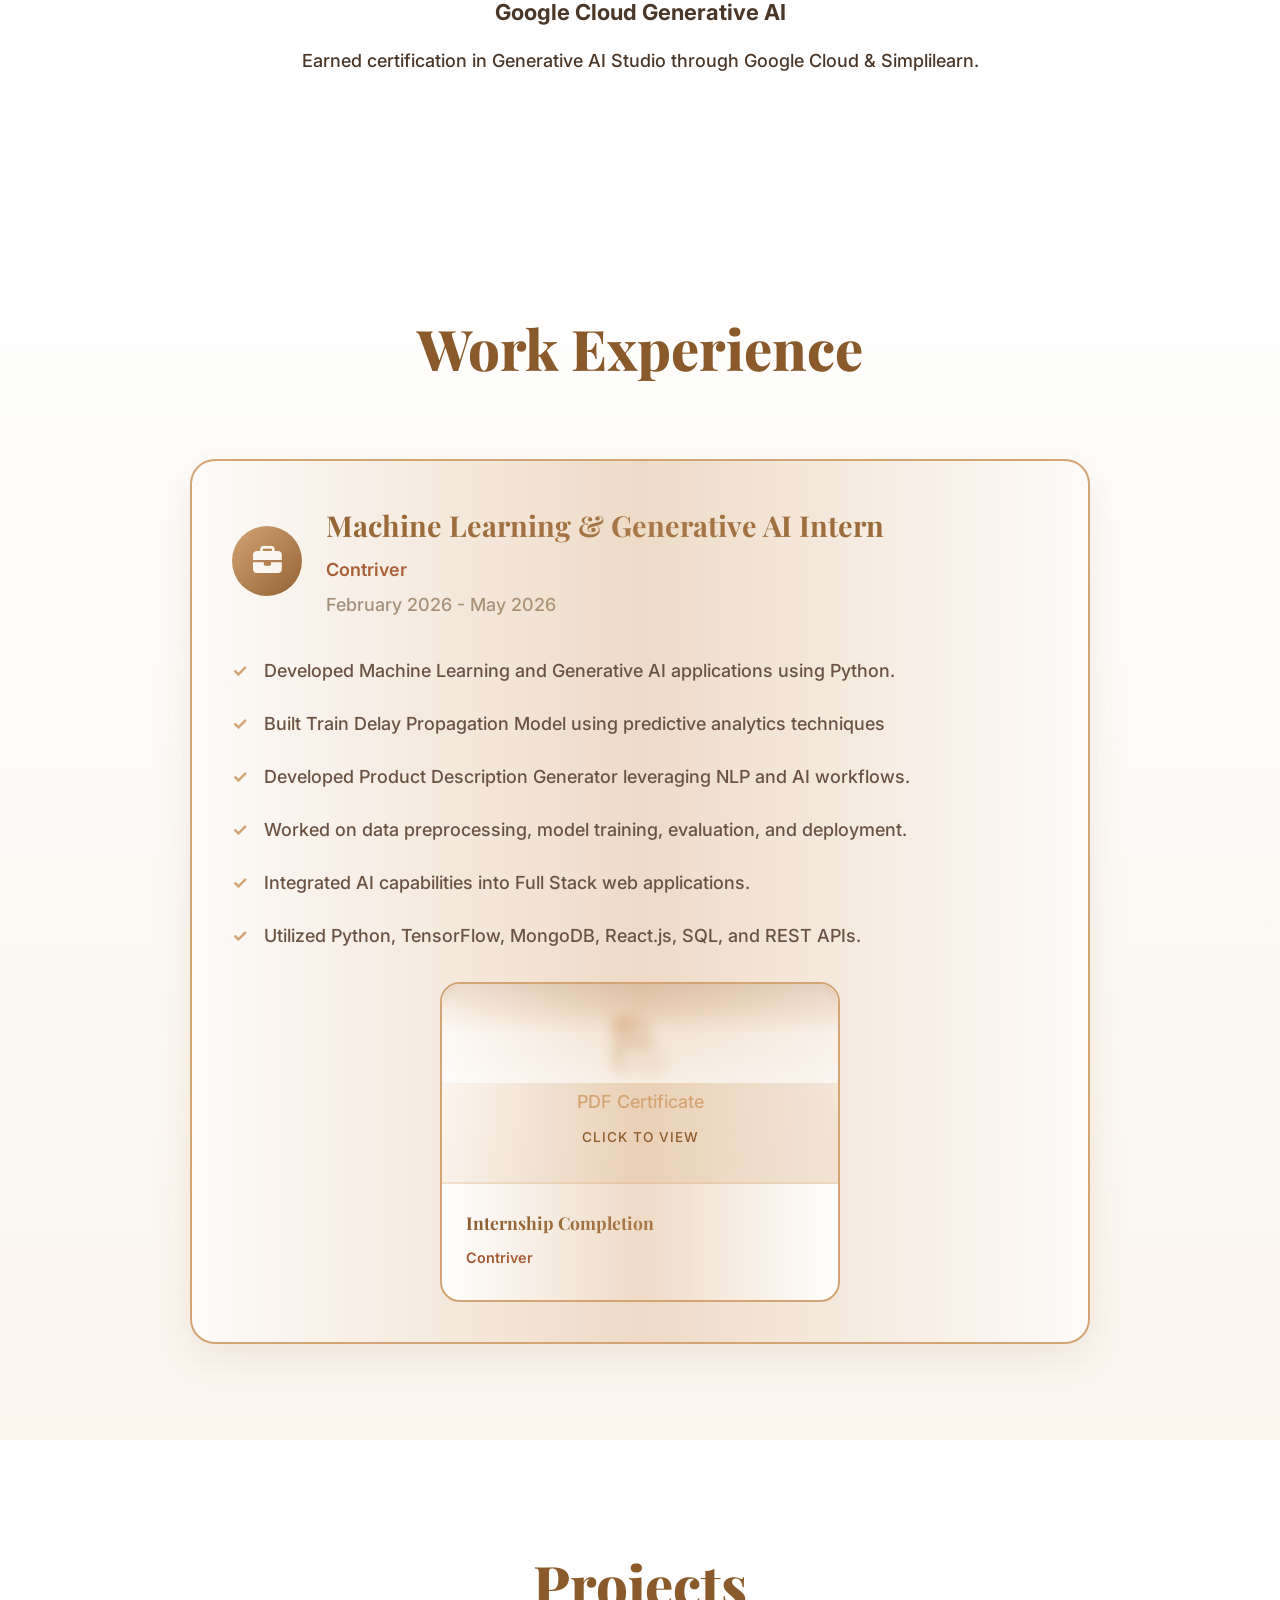
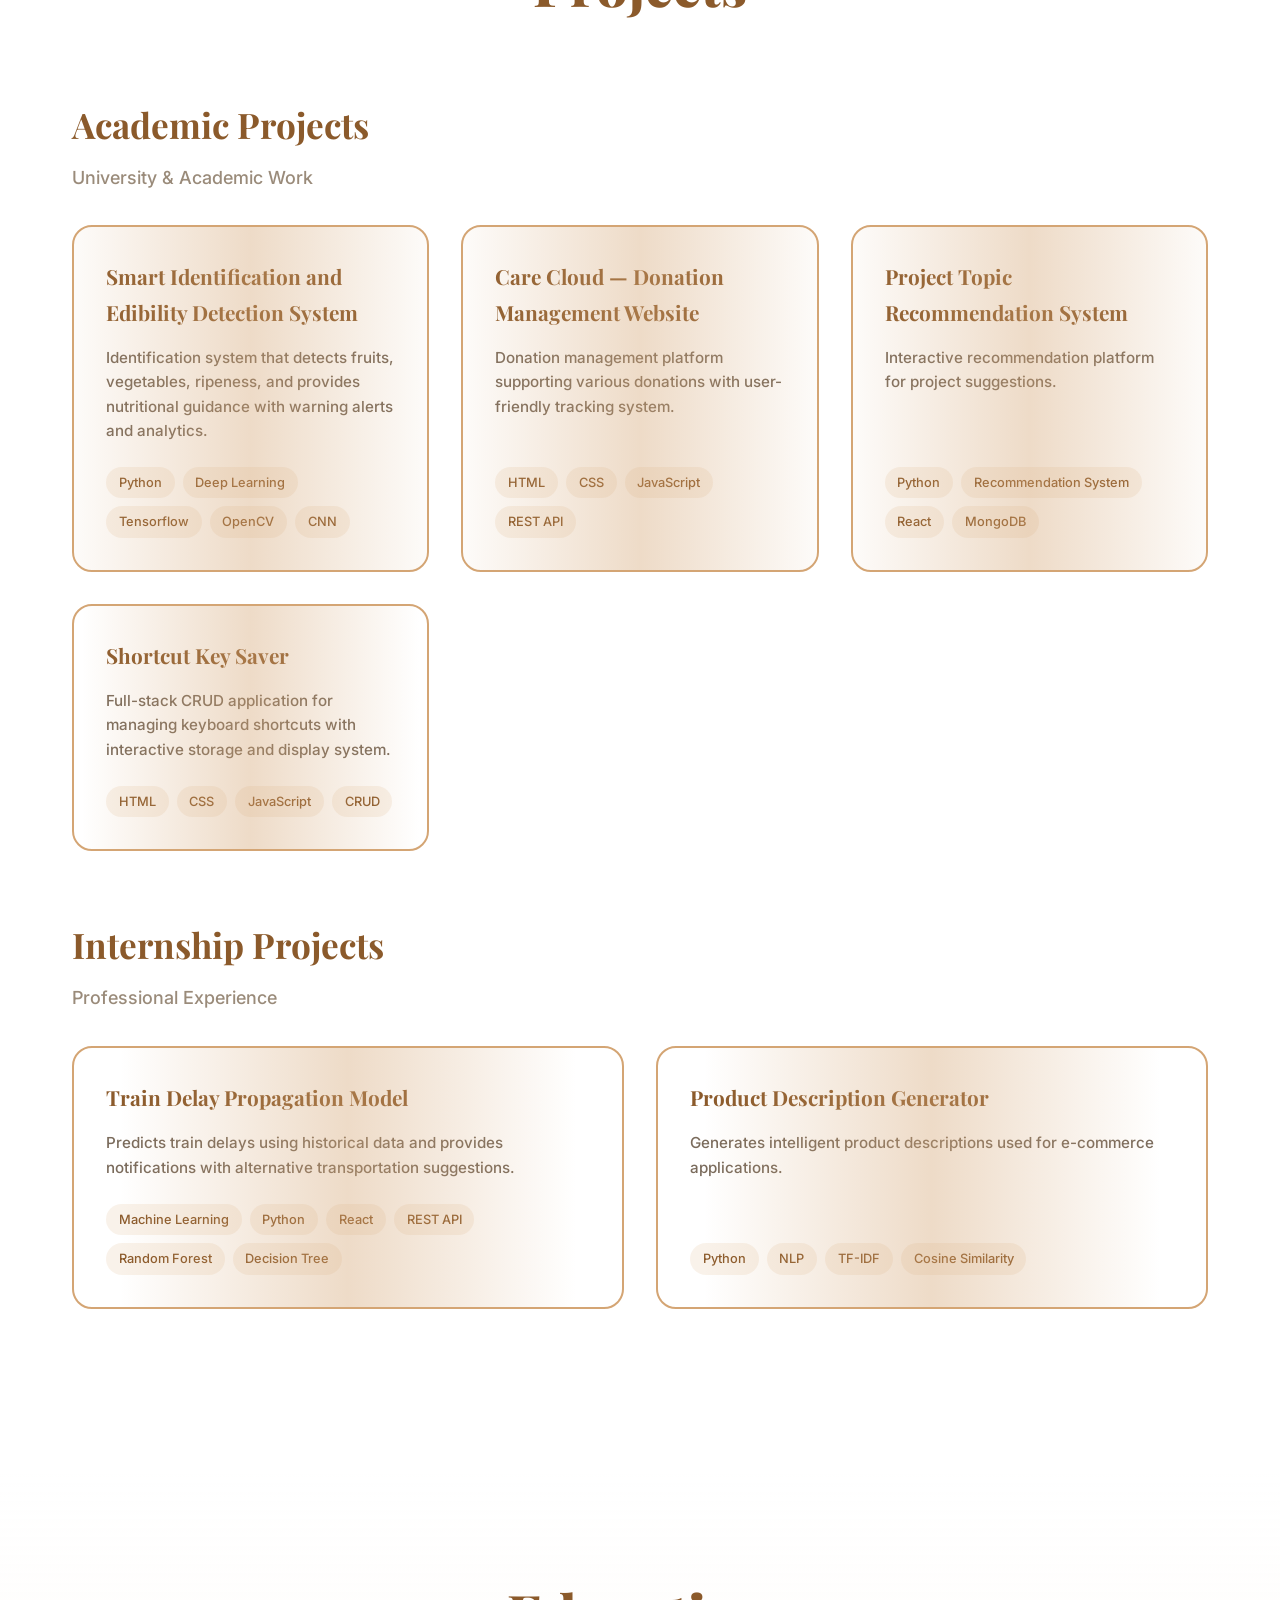
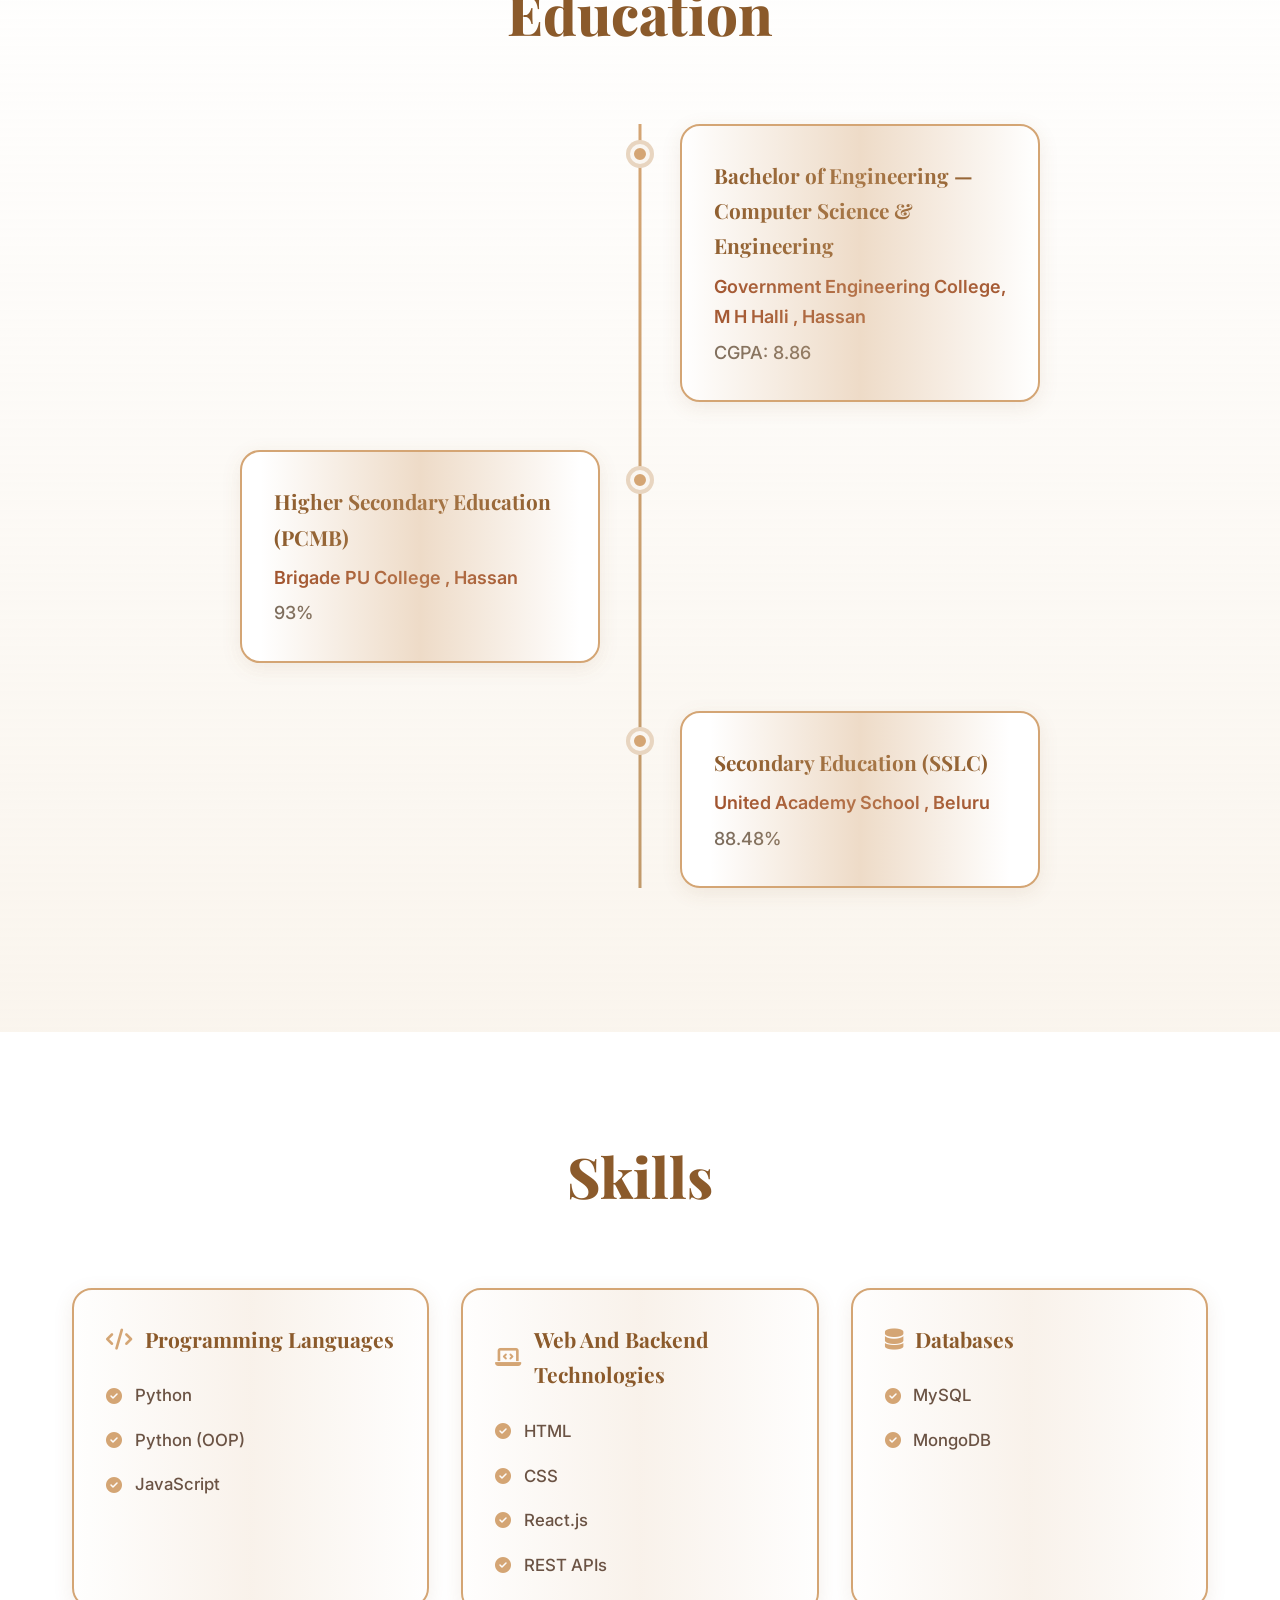
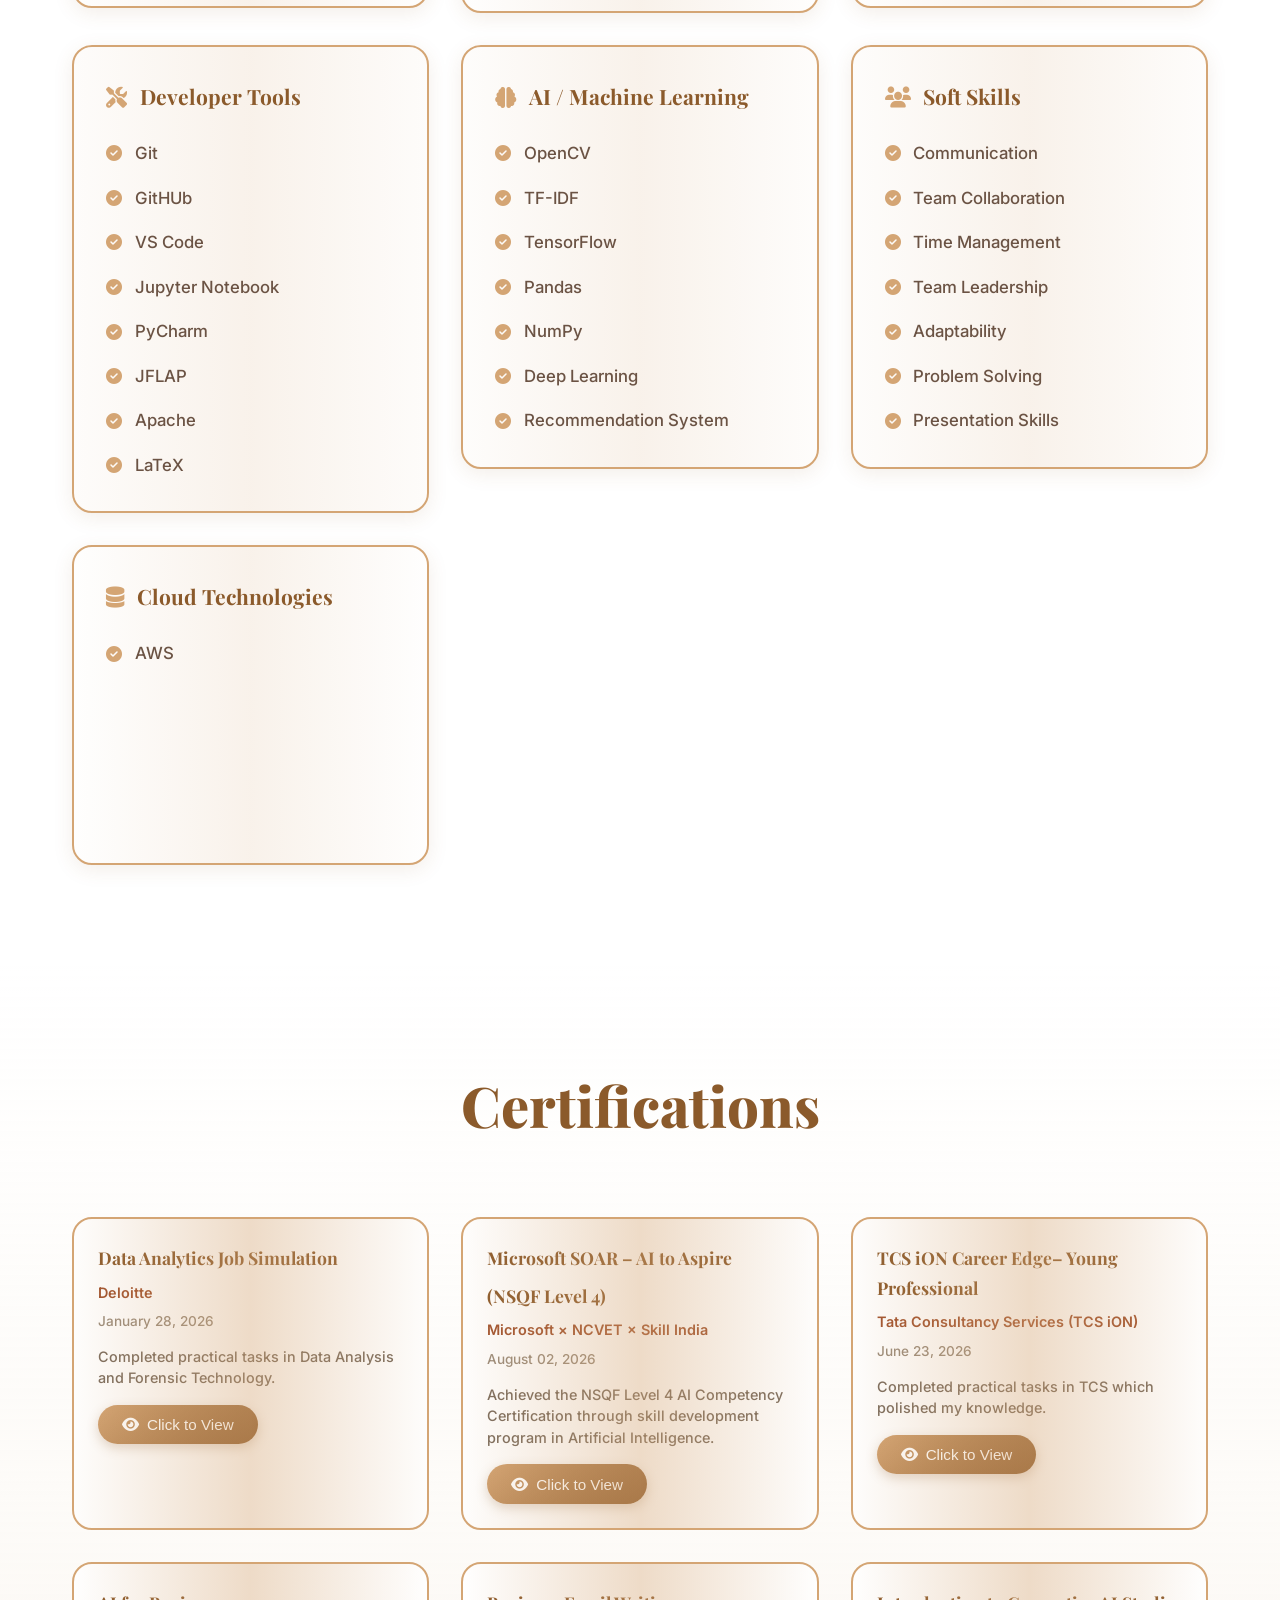
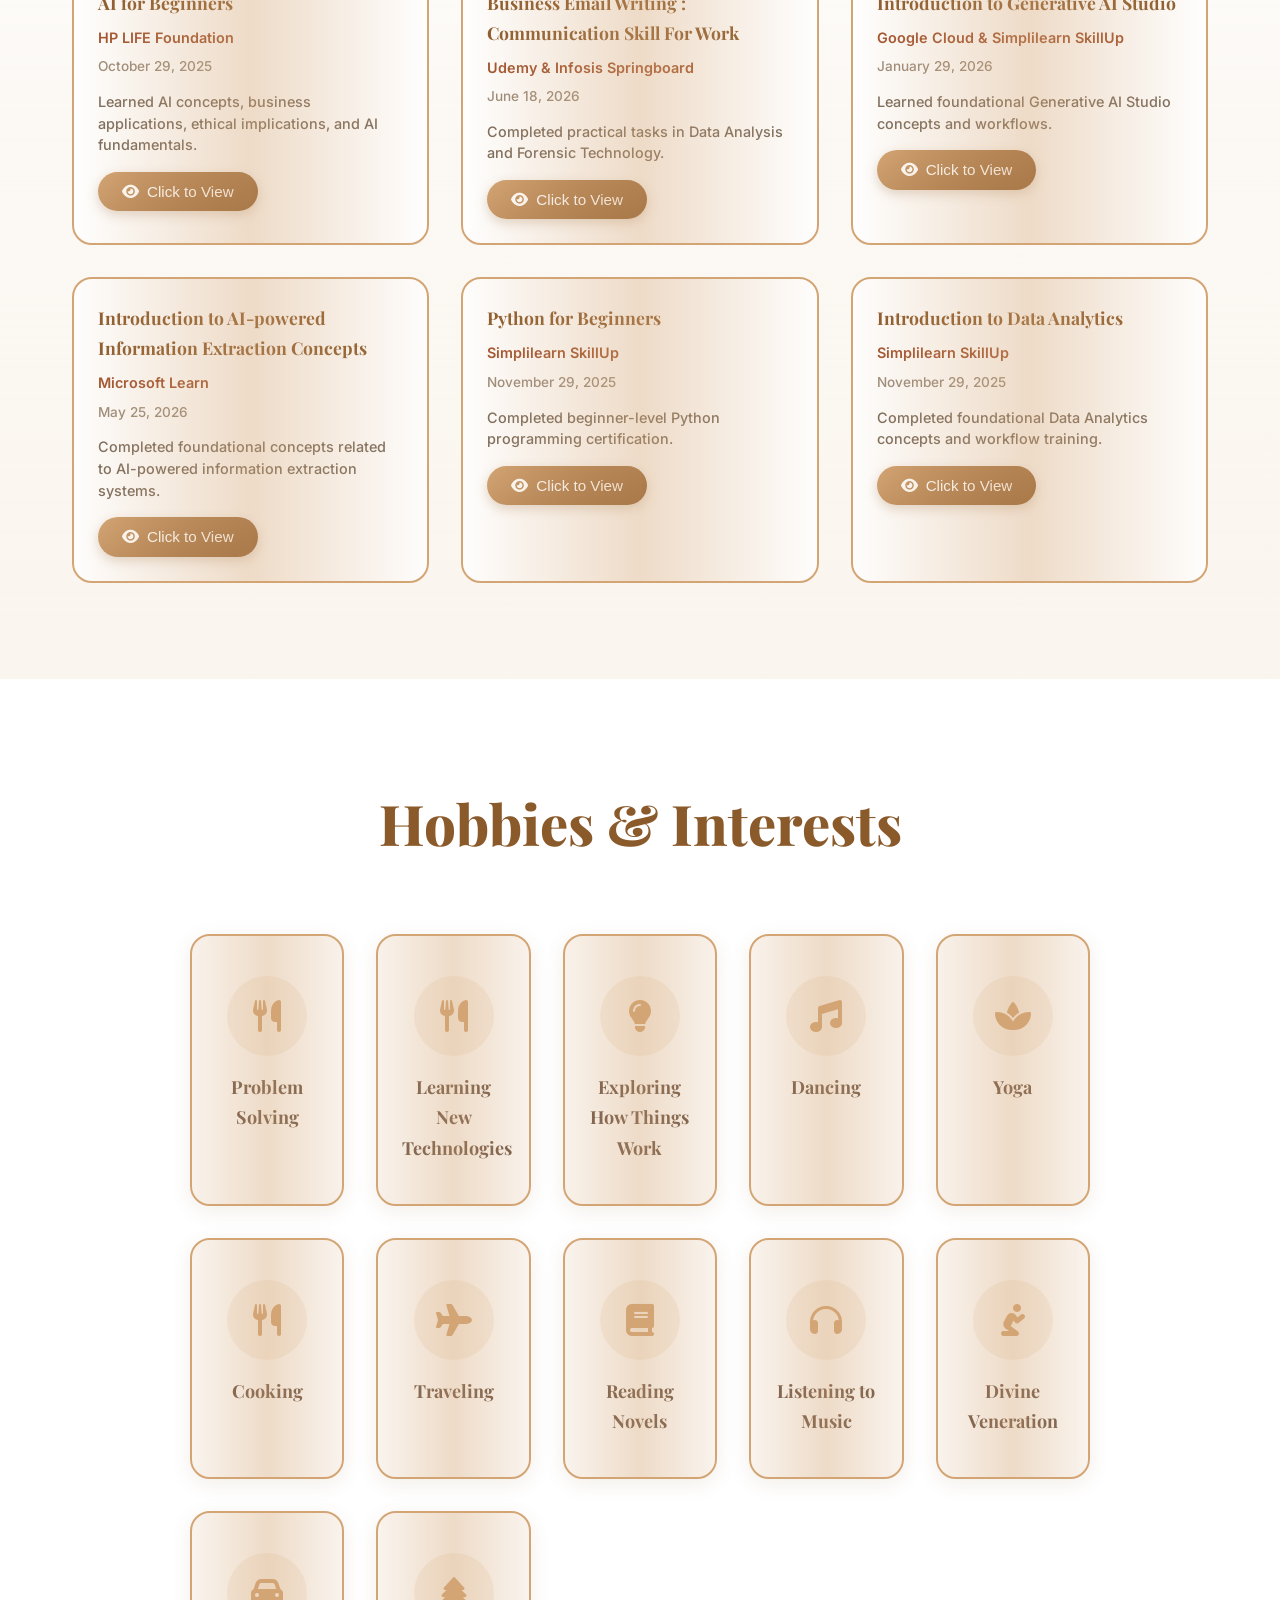
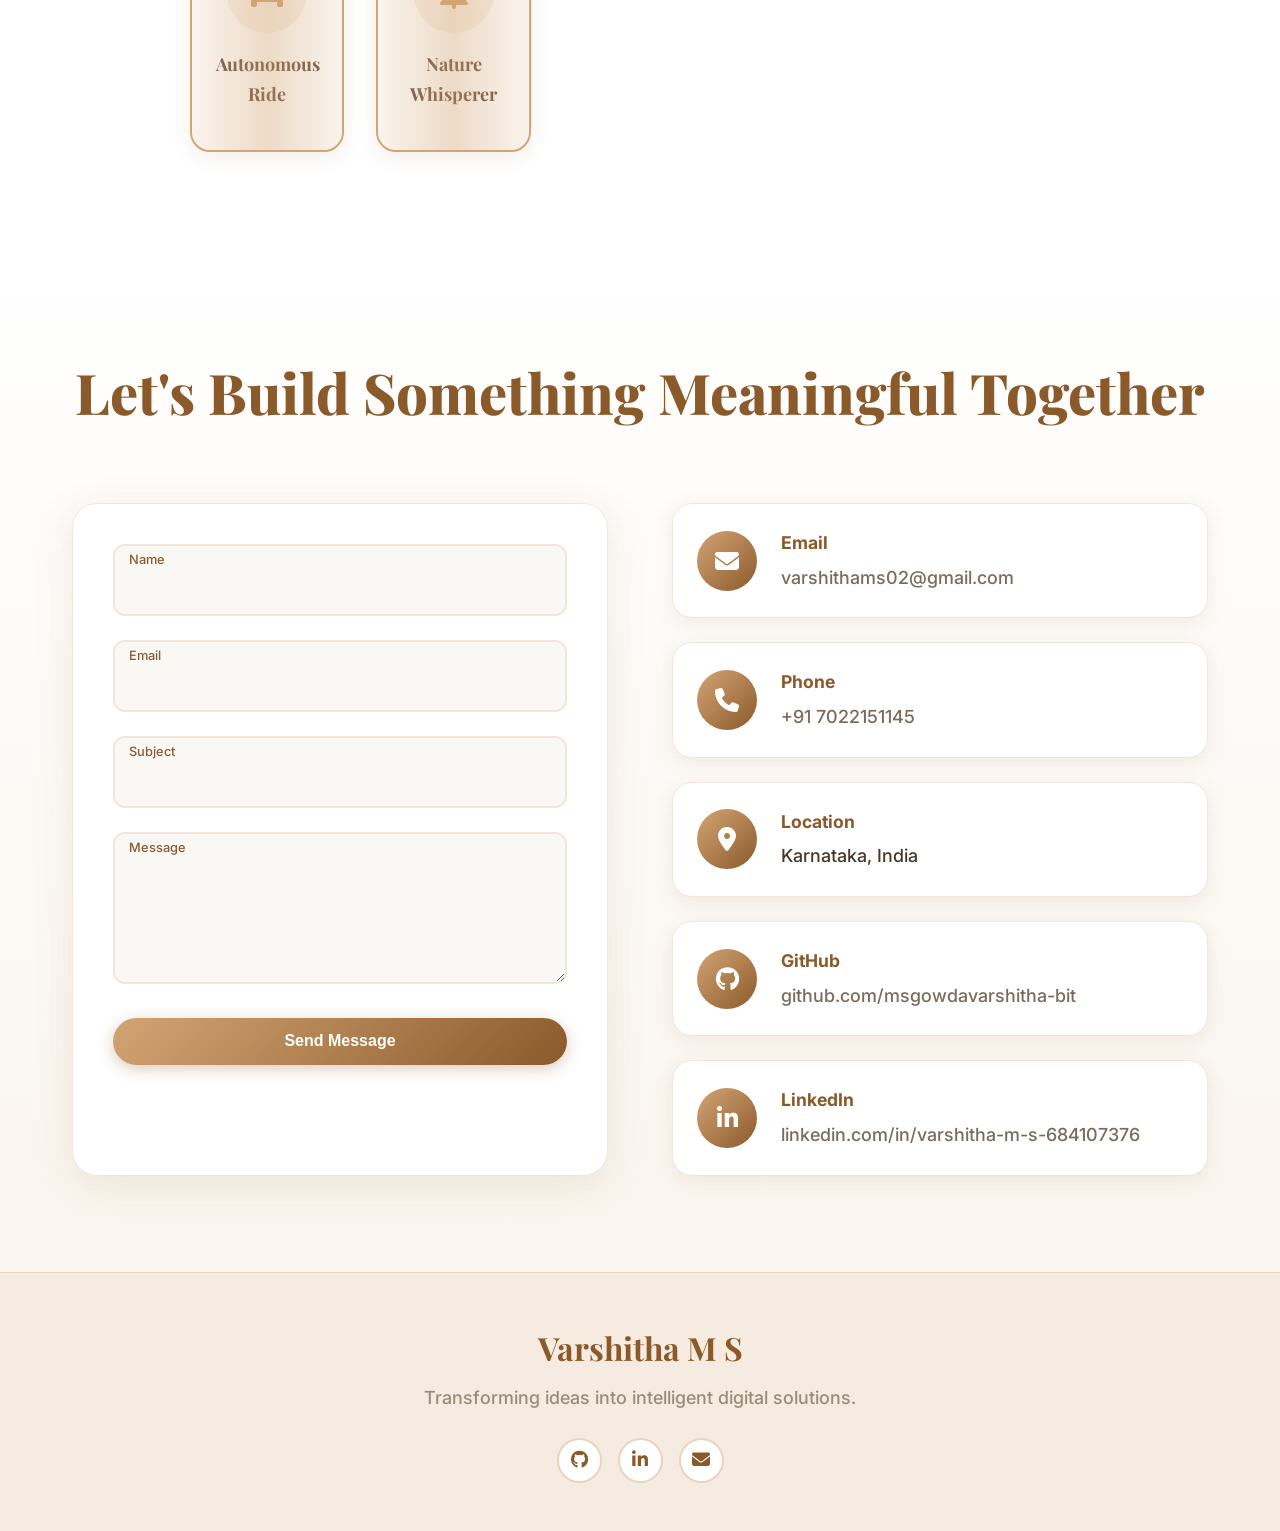
==== commit d12d447c: "Update index.html" ====
--- a/index.html
+++ b/index.html
@@ -60,7 +60,7 @@
                 </div>
             </div>
             <p class="intro-text">Crafting technology beyond functionality — building solutions that create meaningful impact. Driven by innovation, engineered with purpose, and focused on transforming ideas into intelligent digital experiences.</p>
-            <p class="subtext">Machine Learning • Python Development • Full Stack Development</p>
+            <p class="subtext">Machine Learning • Python Development V Generative AI • Full Stack Development</p>
             <div class="cta-buttons">
                 <a href="#projects" class="btn primary">Explore My Work</a>
                 <a href="#contact" class="btn secondary">Contact Me</a>
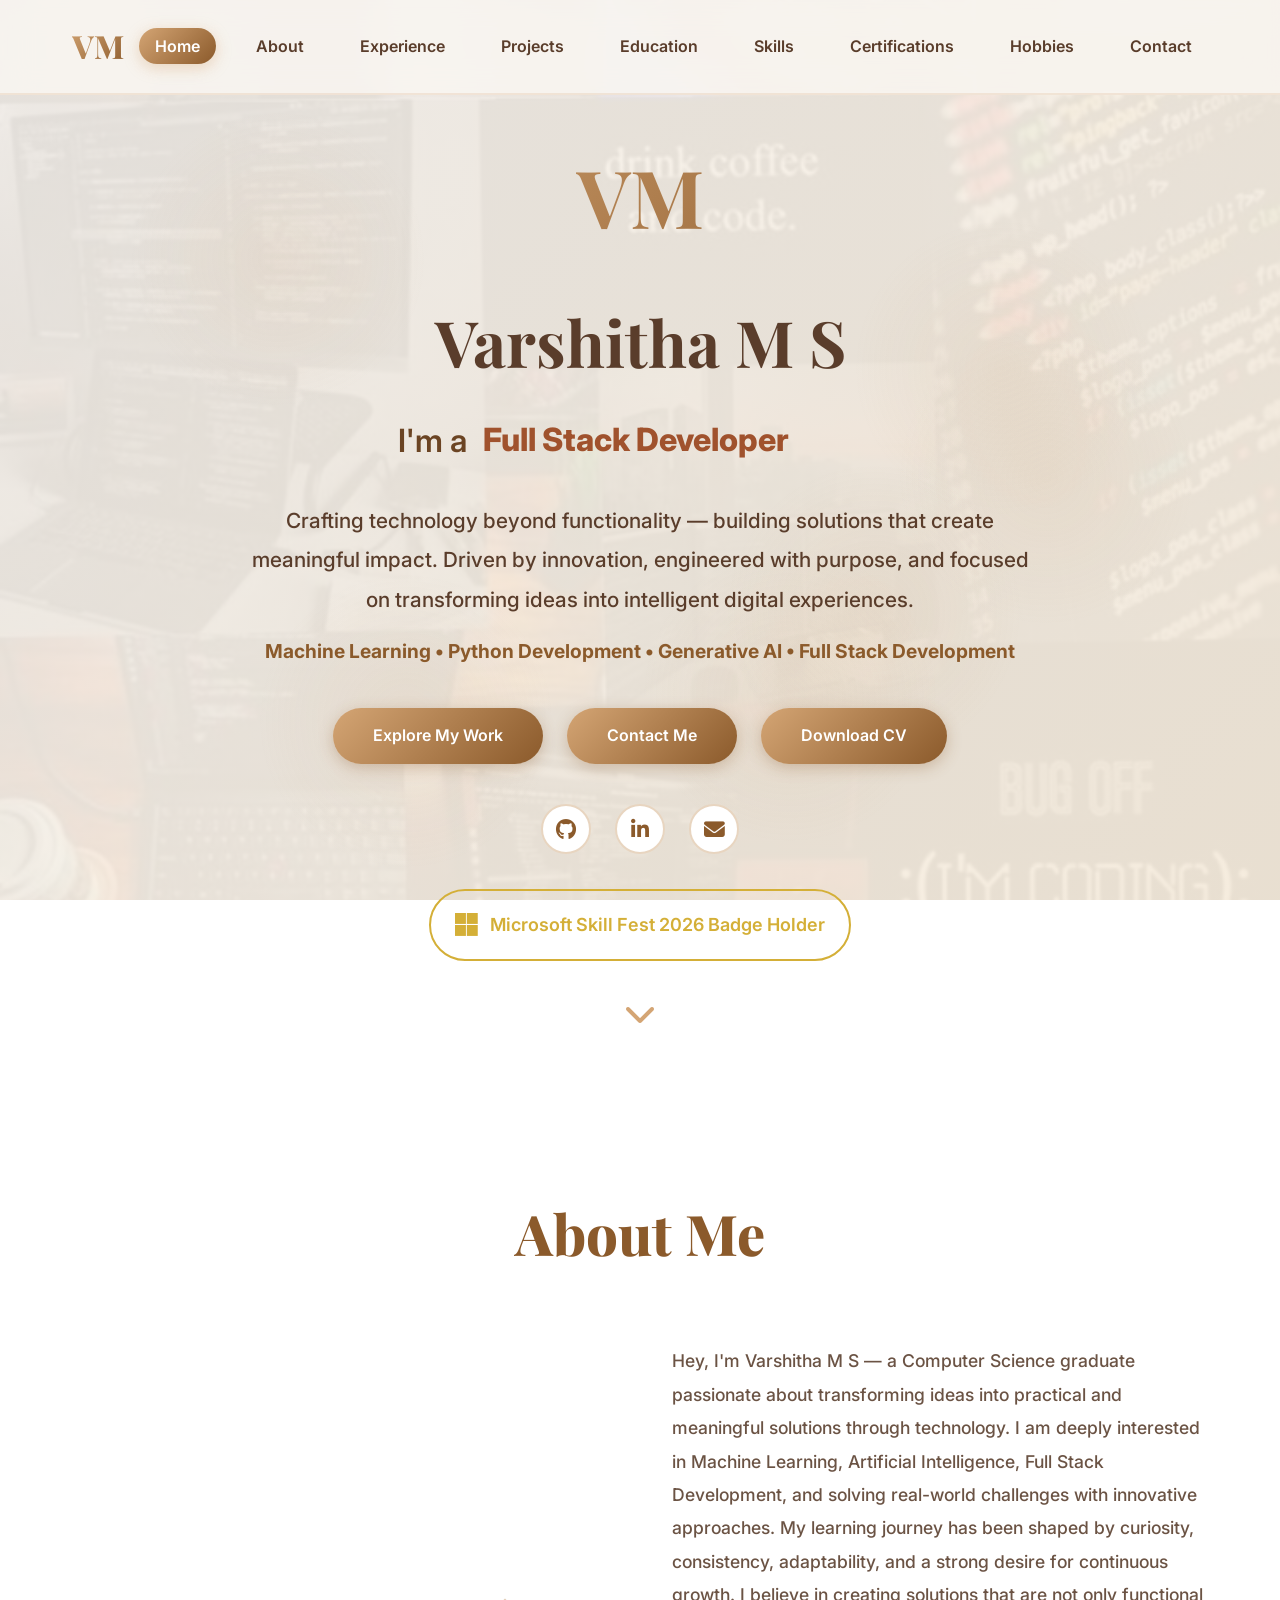
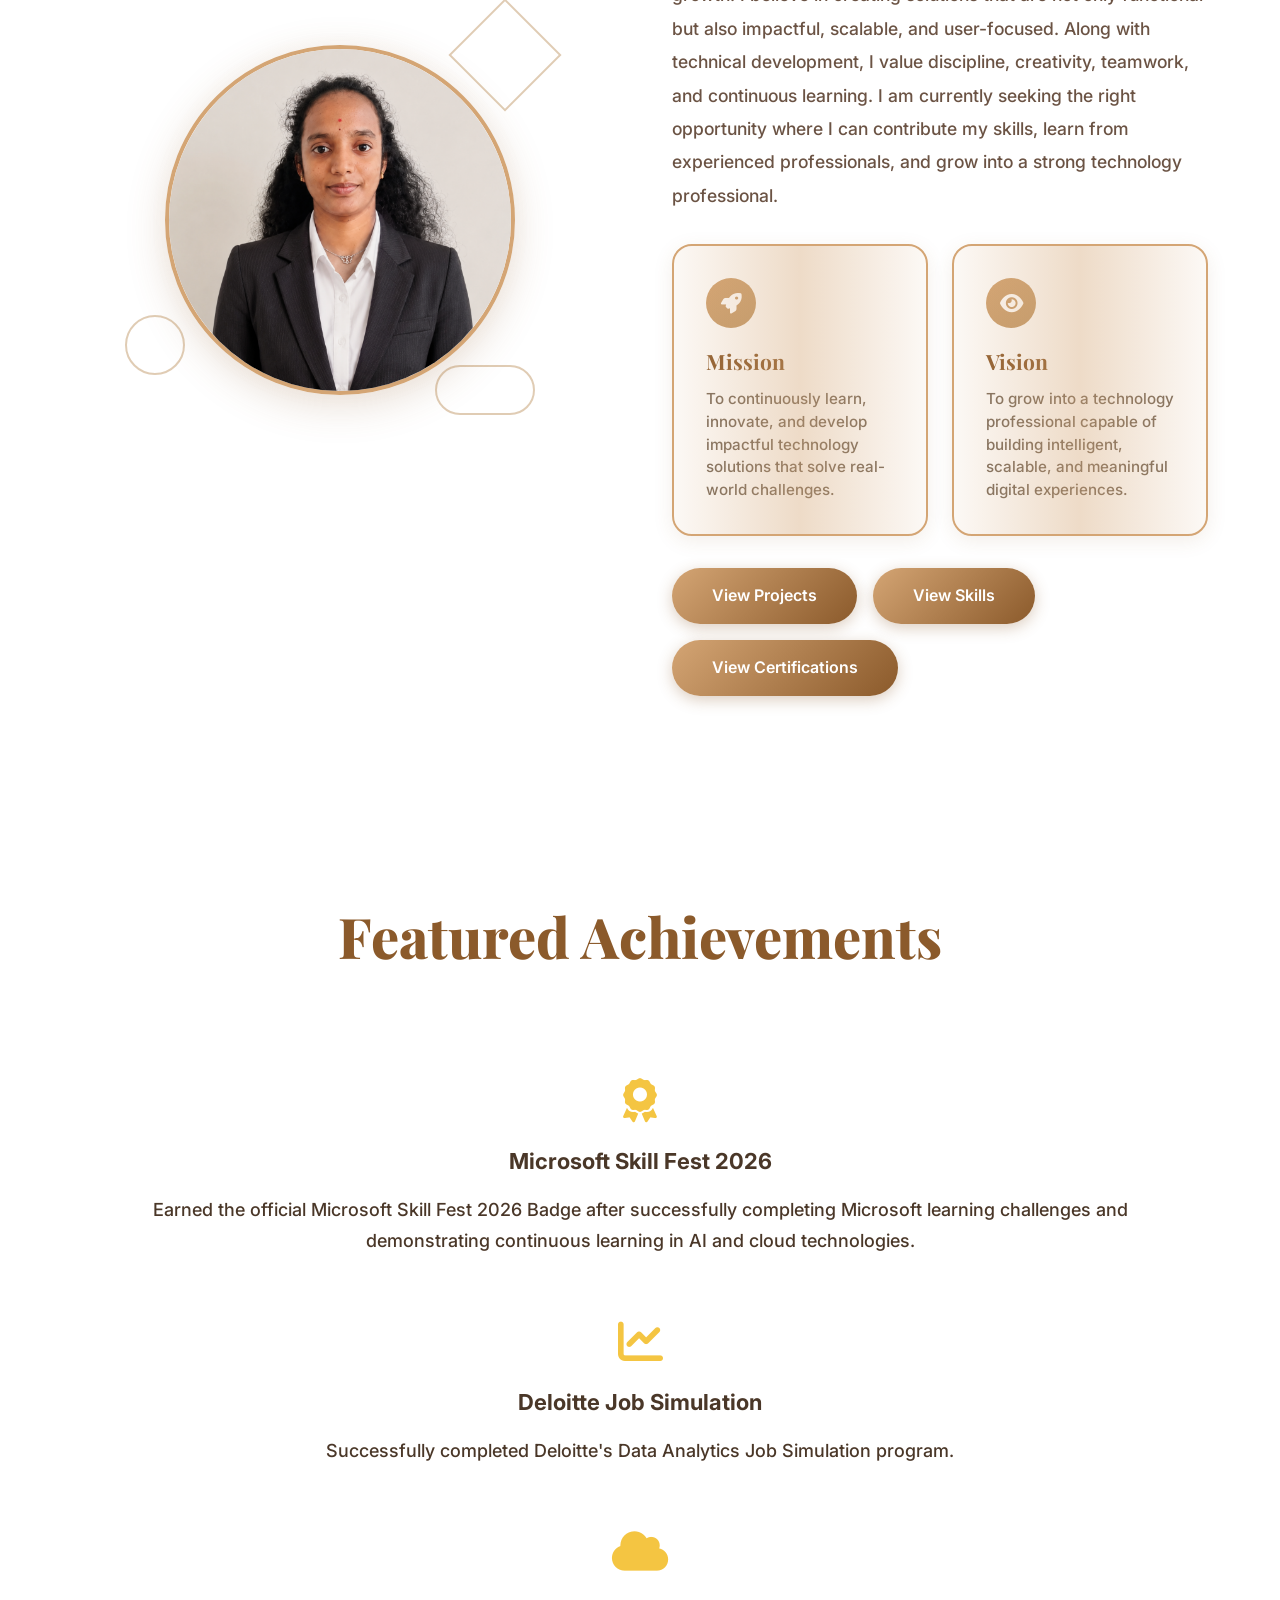
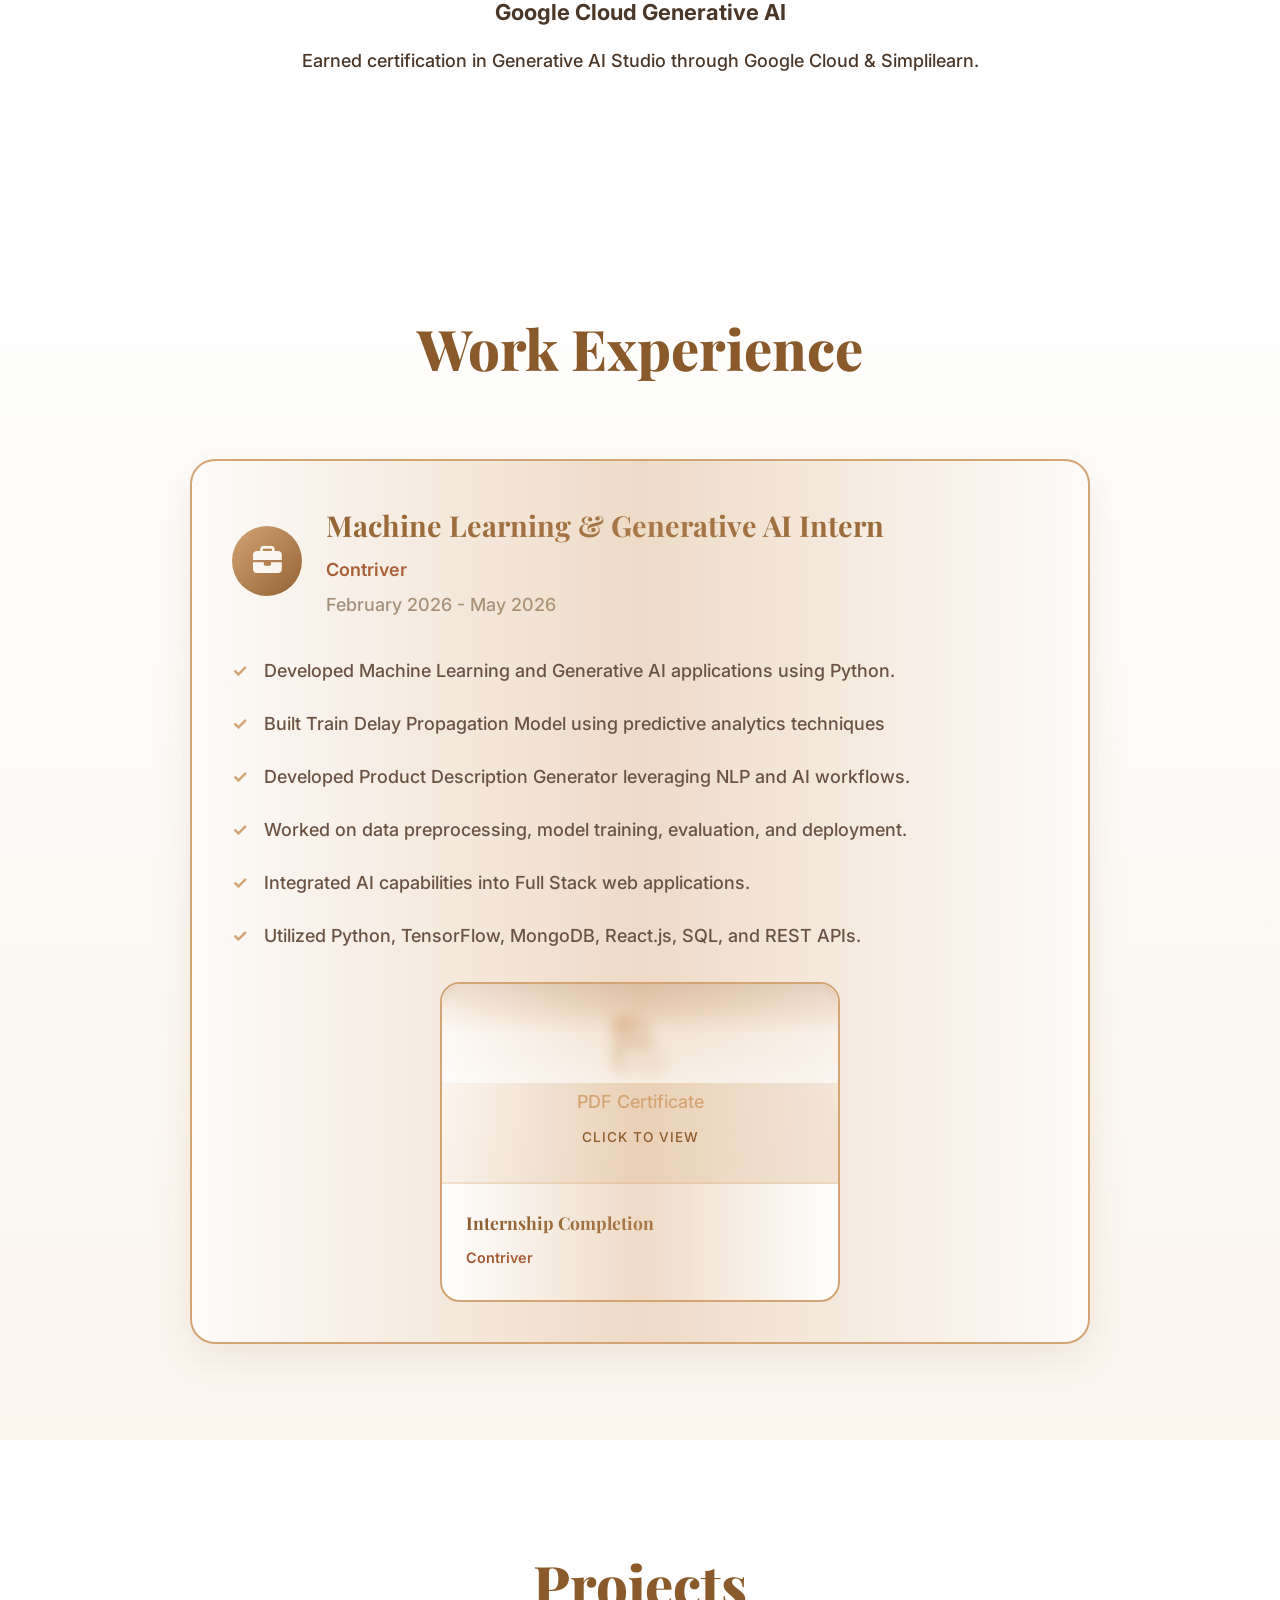
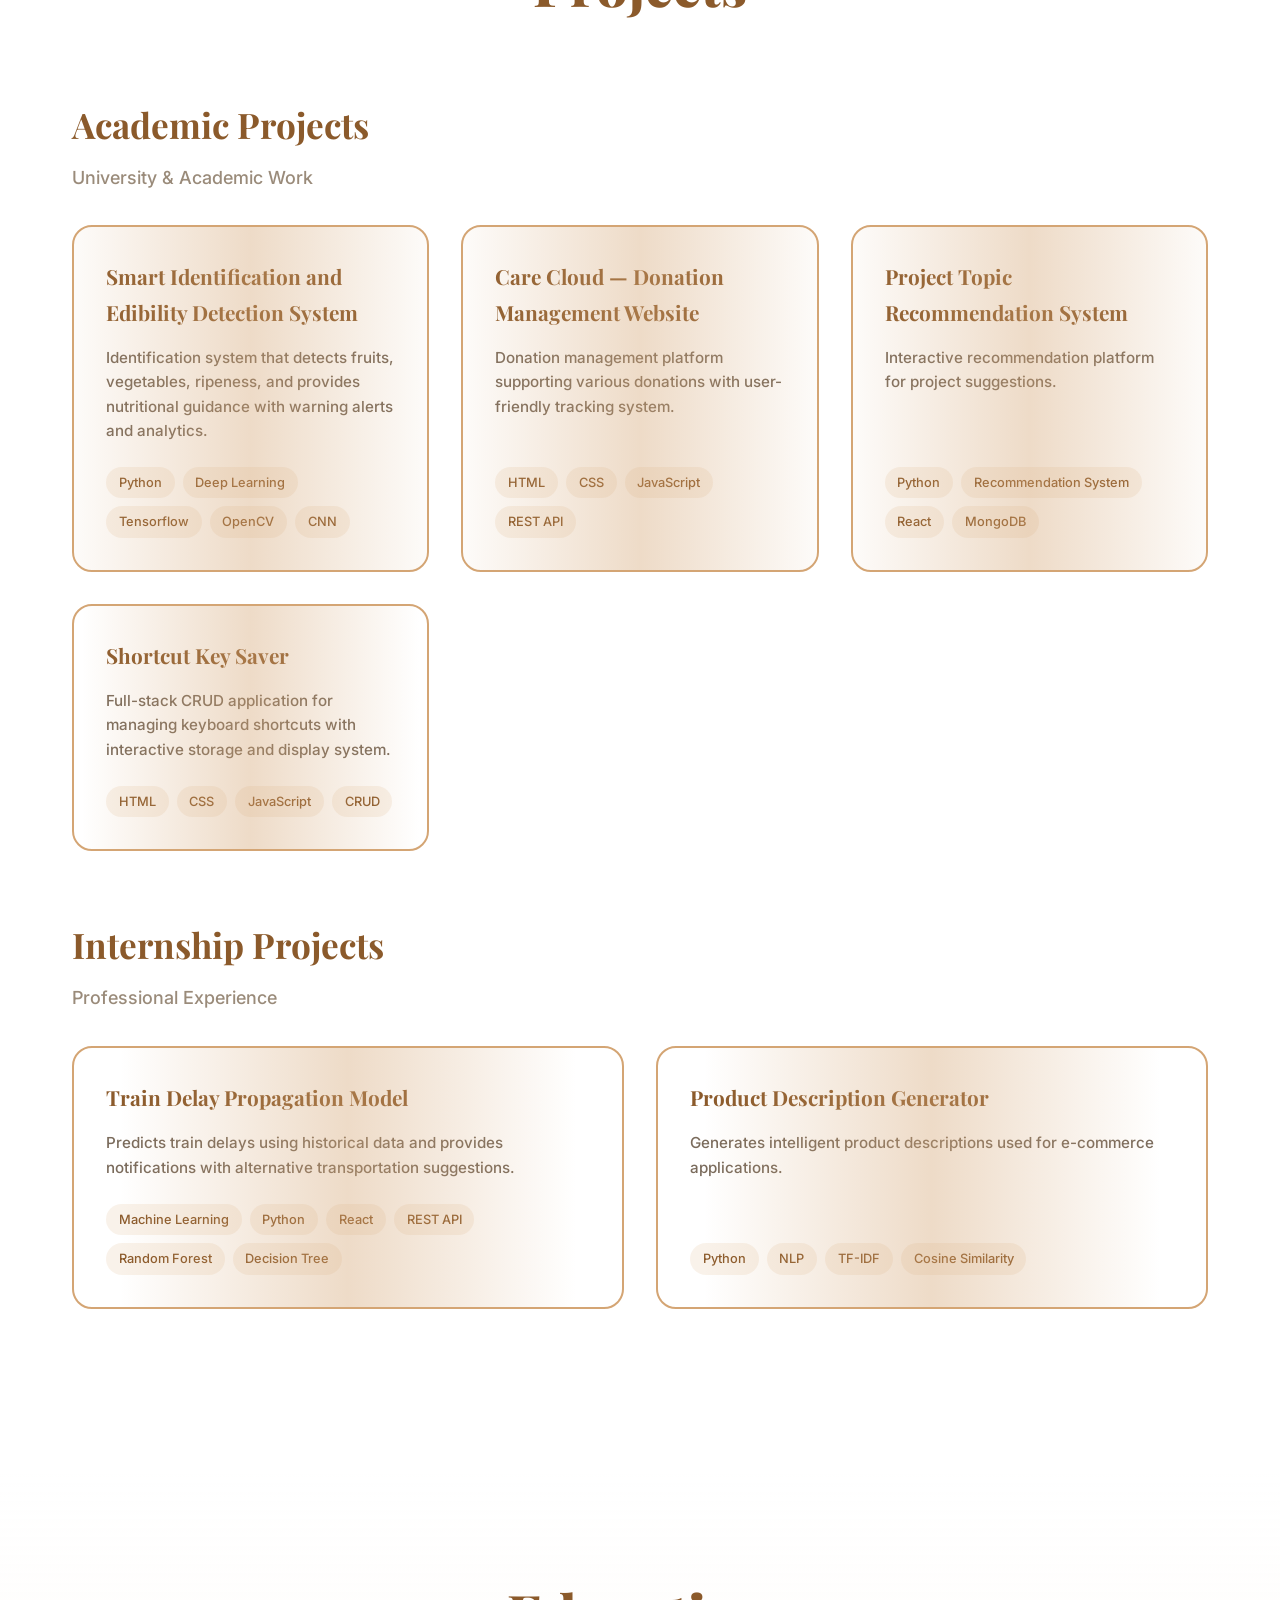
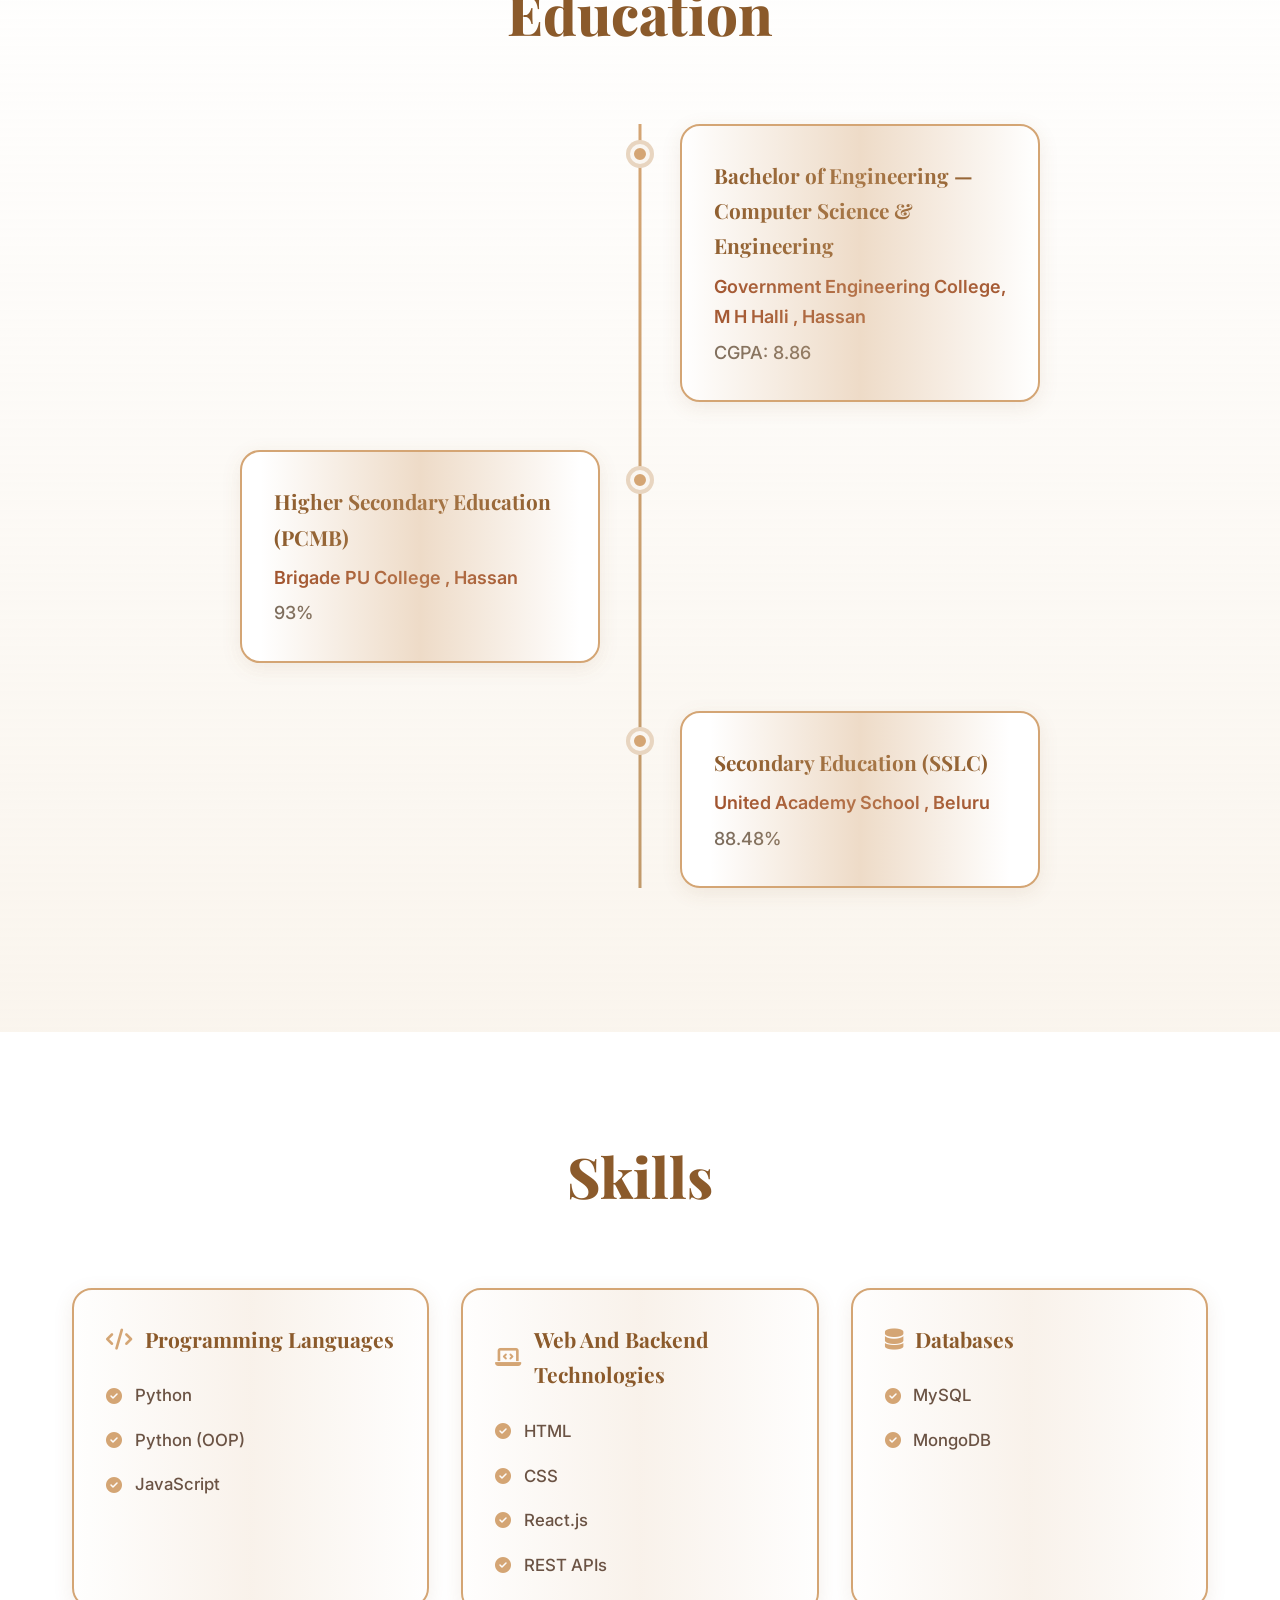
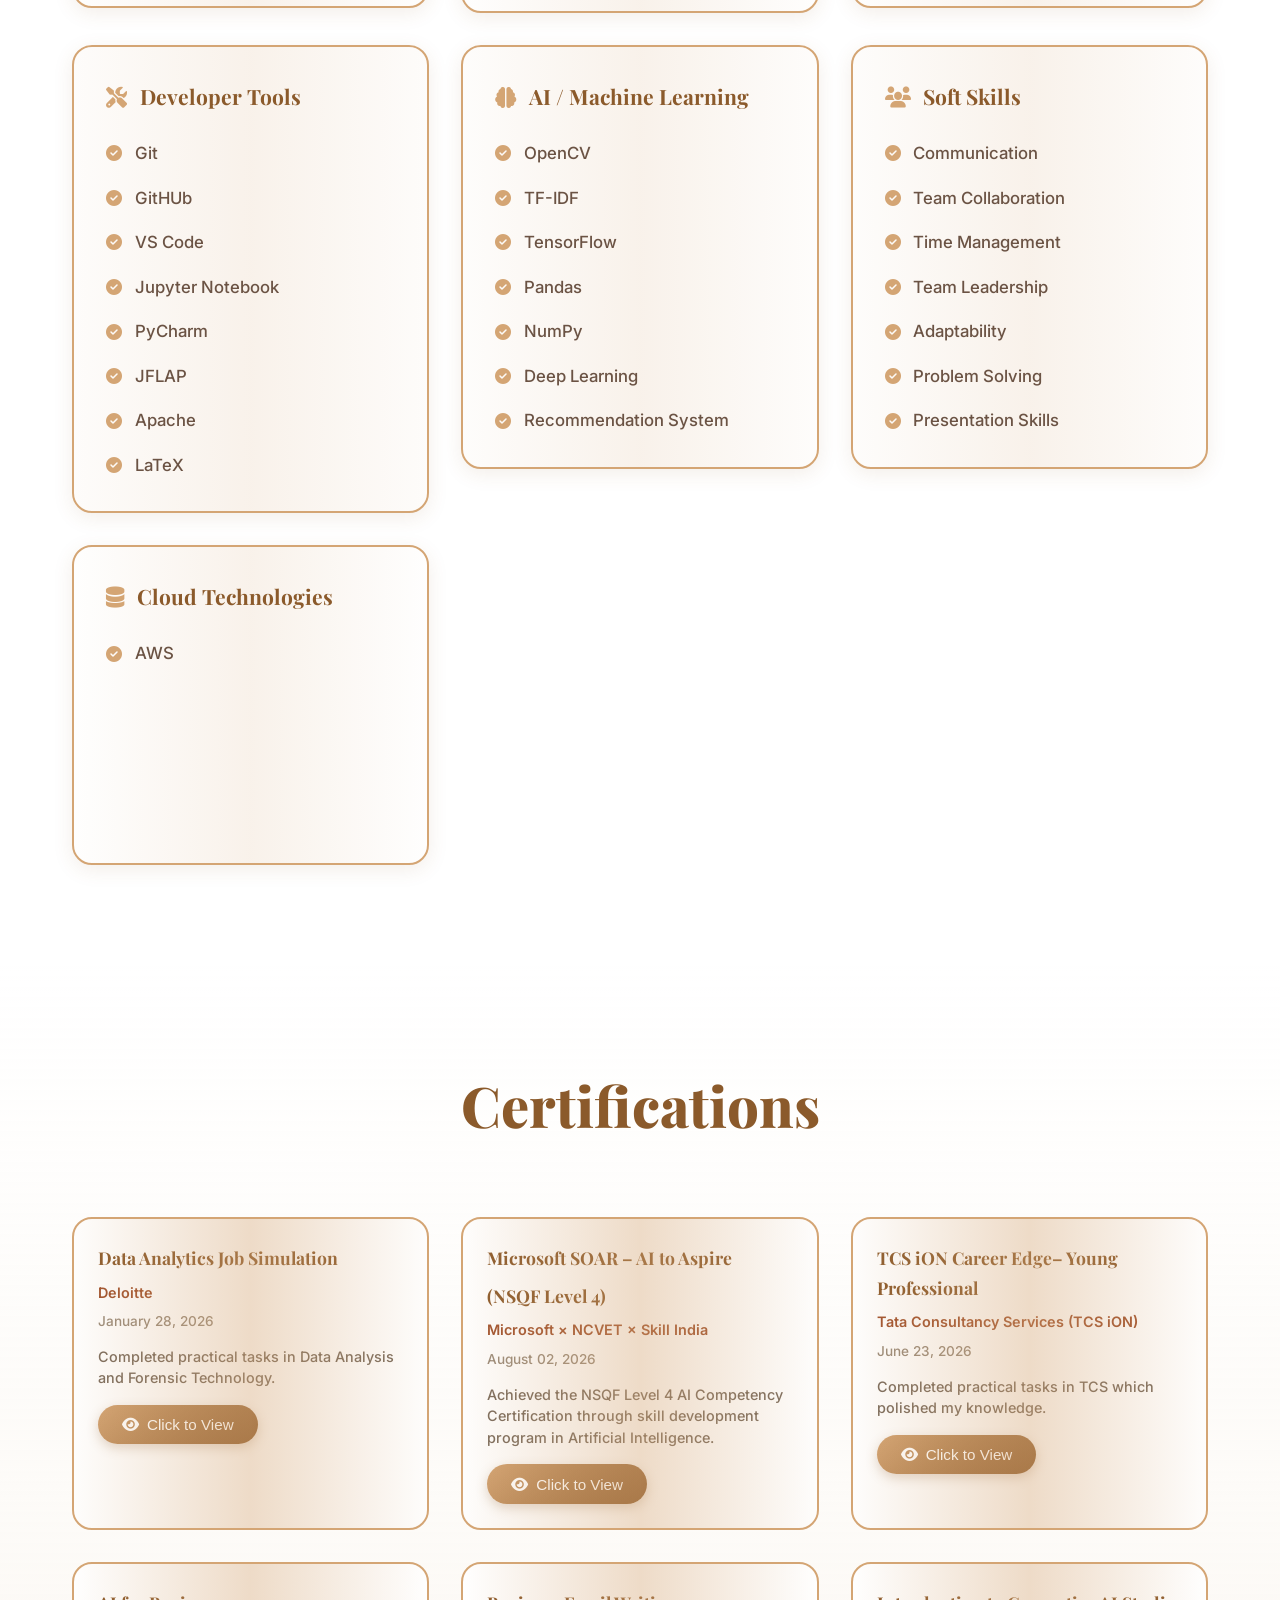
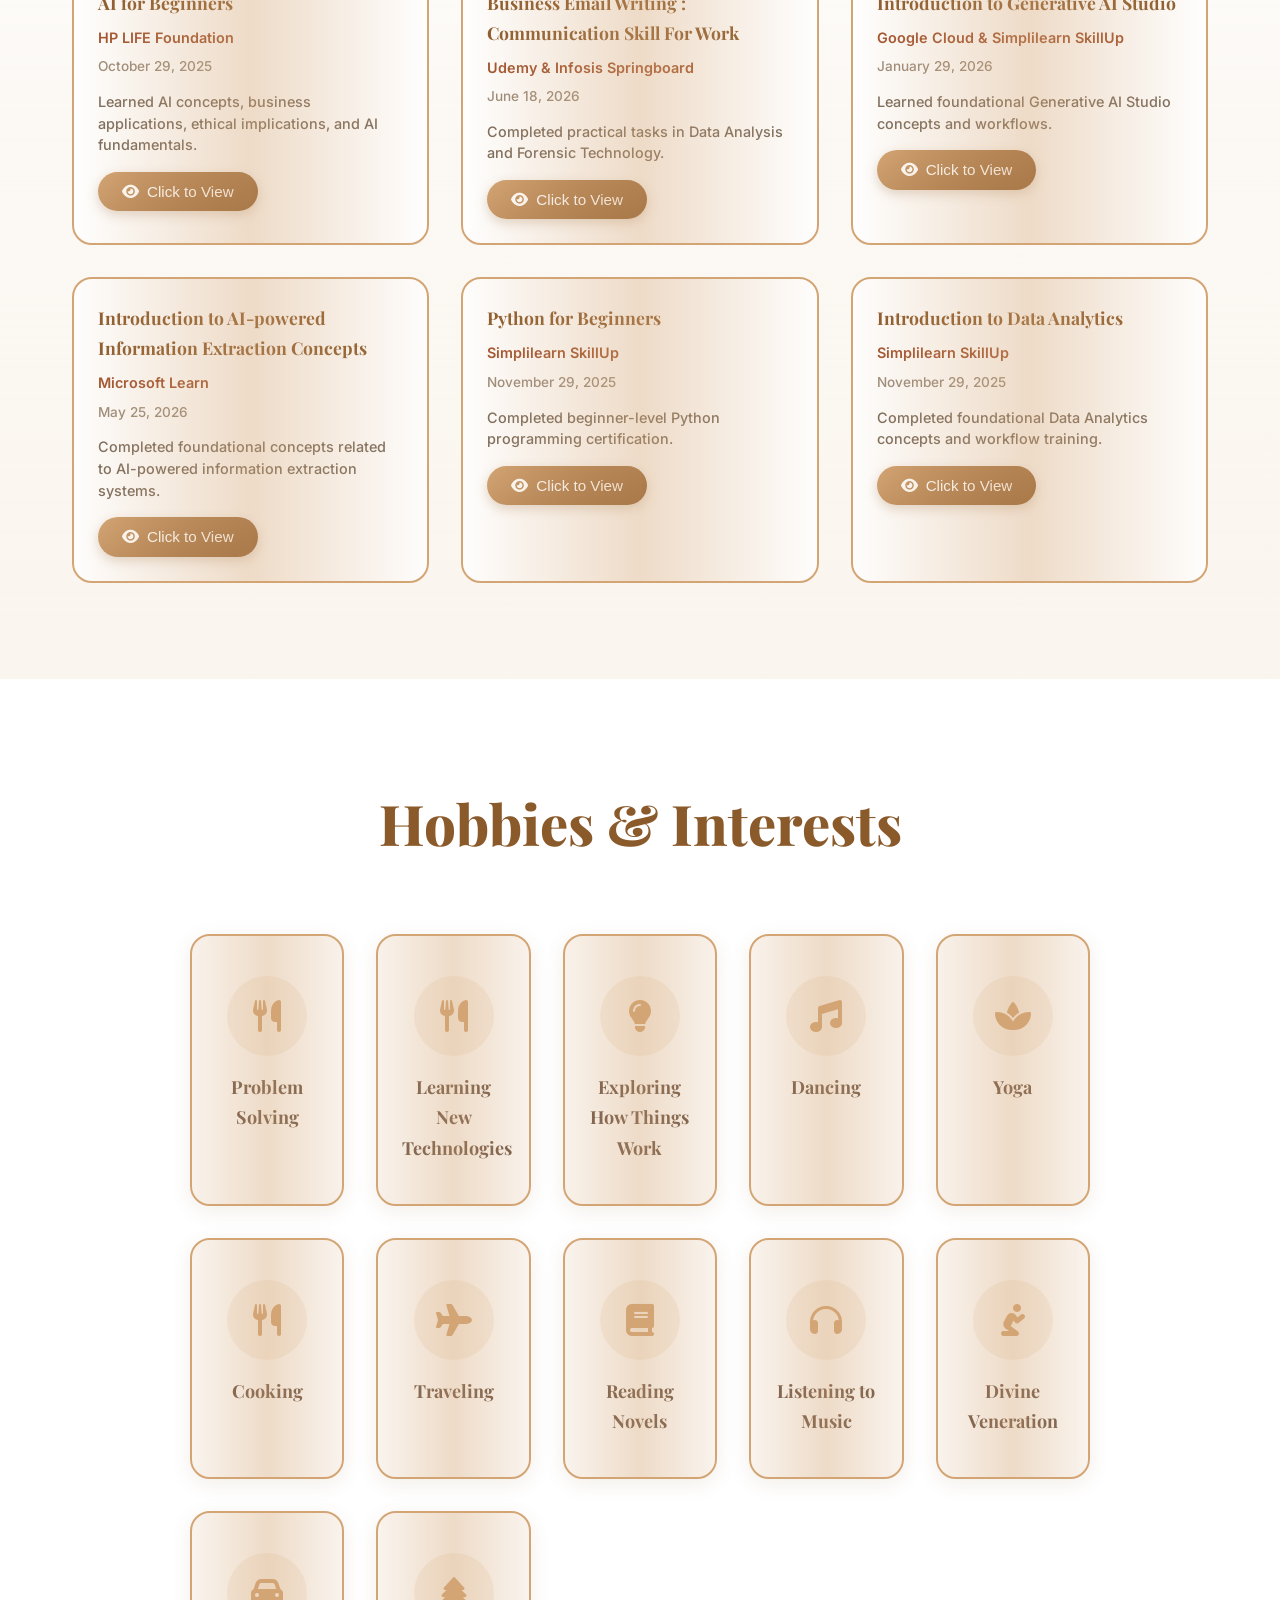
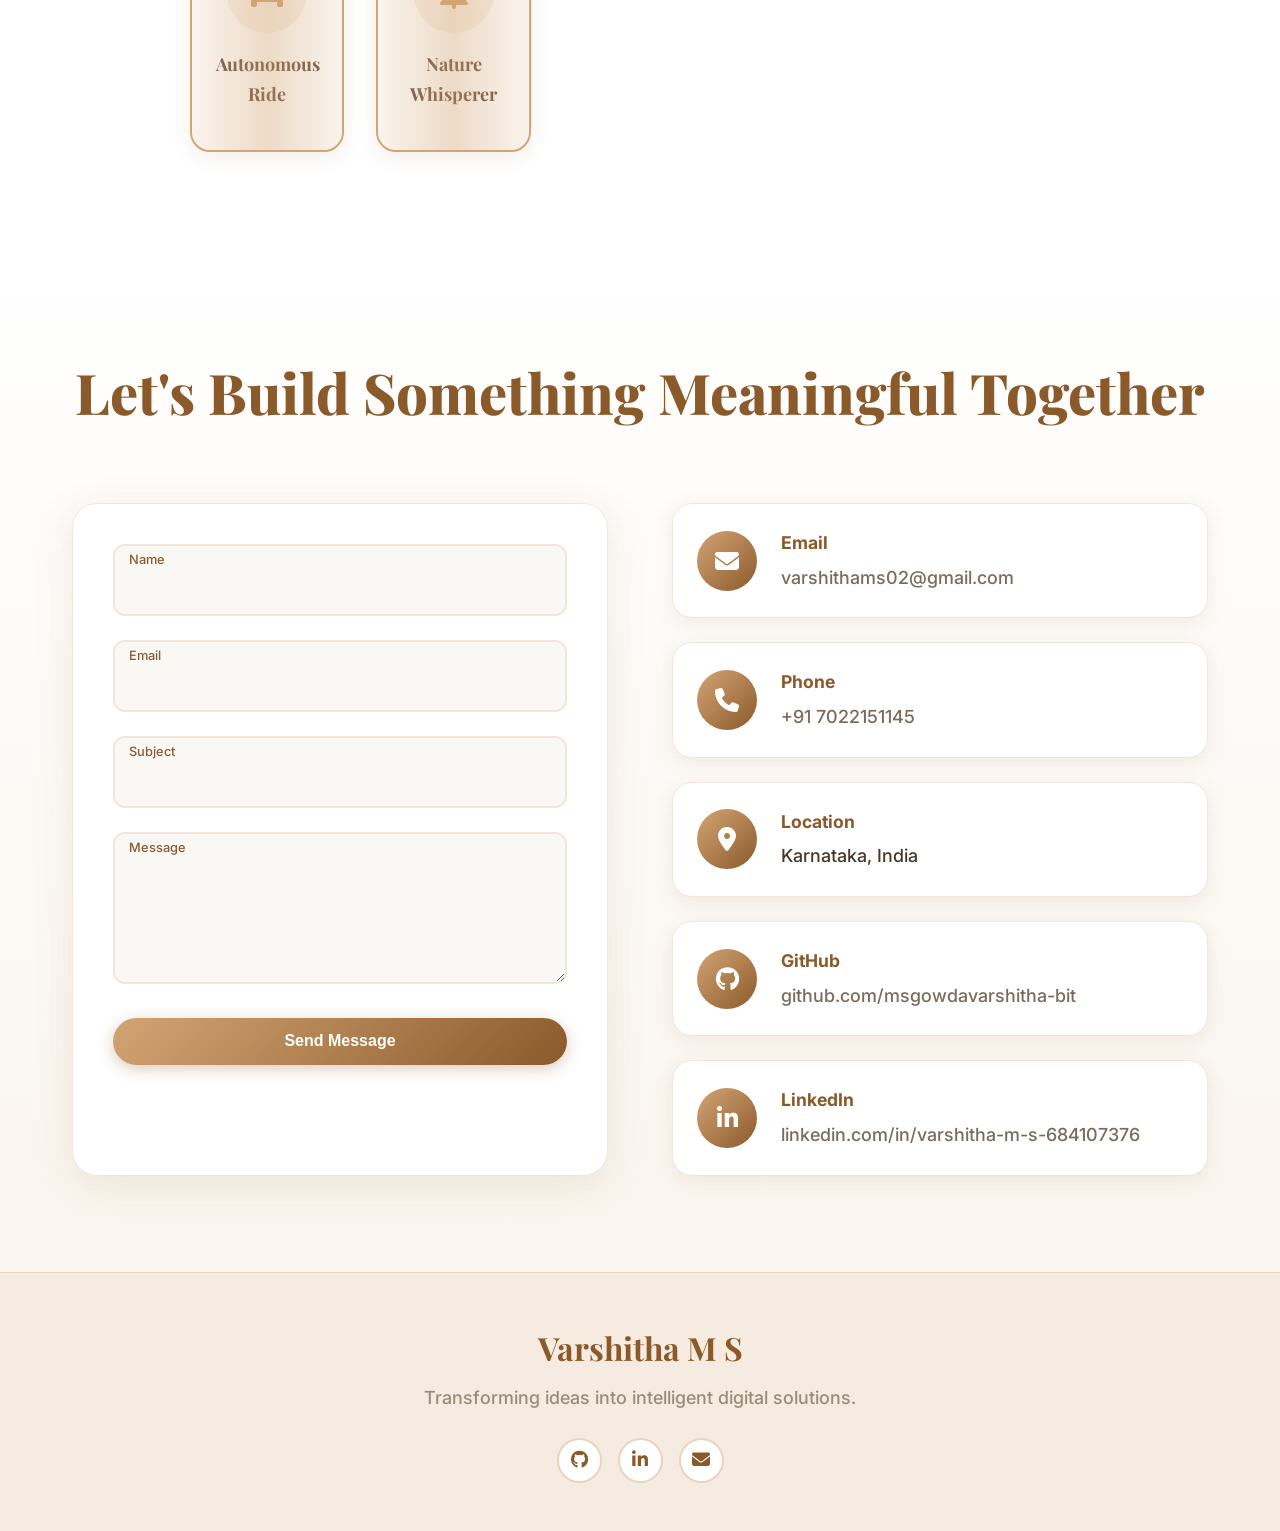
==== commit 84d6f6a8: "Updated content" ====
--- a/index.html
+++ b/index.html
@@ -60,7 +60,7 @@
                 </div>
             </div>
             <p class="intro-text">Crafting technology beyond functionality — building solutions that create meaningful impact. Driven by innovation, engineered with purpose, and focused on transforming ideas into intelligent digital experiences.</p>
-            <p class="subtext">Machine Learning • Python Development V Generative AI • Full Stack Development</p>
+            <p class="subtext">Machine Learning • Python Development  • Generative AI • Full Stack Development</p>
             <div class="cta-buttons">
                 <a href="#projects" class="btn primary">Explore My Work</a>
                 <a href="#contact" class="btn secondary">Contact Me</a>
@@ -72,7 +72,7 @@
                 <a href="mailto:varshithams02@gmail.com"><i class="fas fa-envelope"></i></a>
             </div>
             
-          <div class="achievement-banner"
+            <div class="achievement-banner"
      onclick="openModal('Certificates/Microsoft skill fest 2026 badge.pdf')"
      style="cursor:pointer;">
     <span class="achievement-icon">
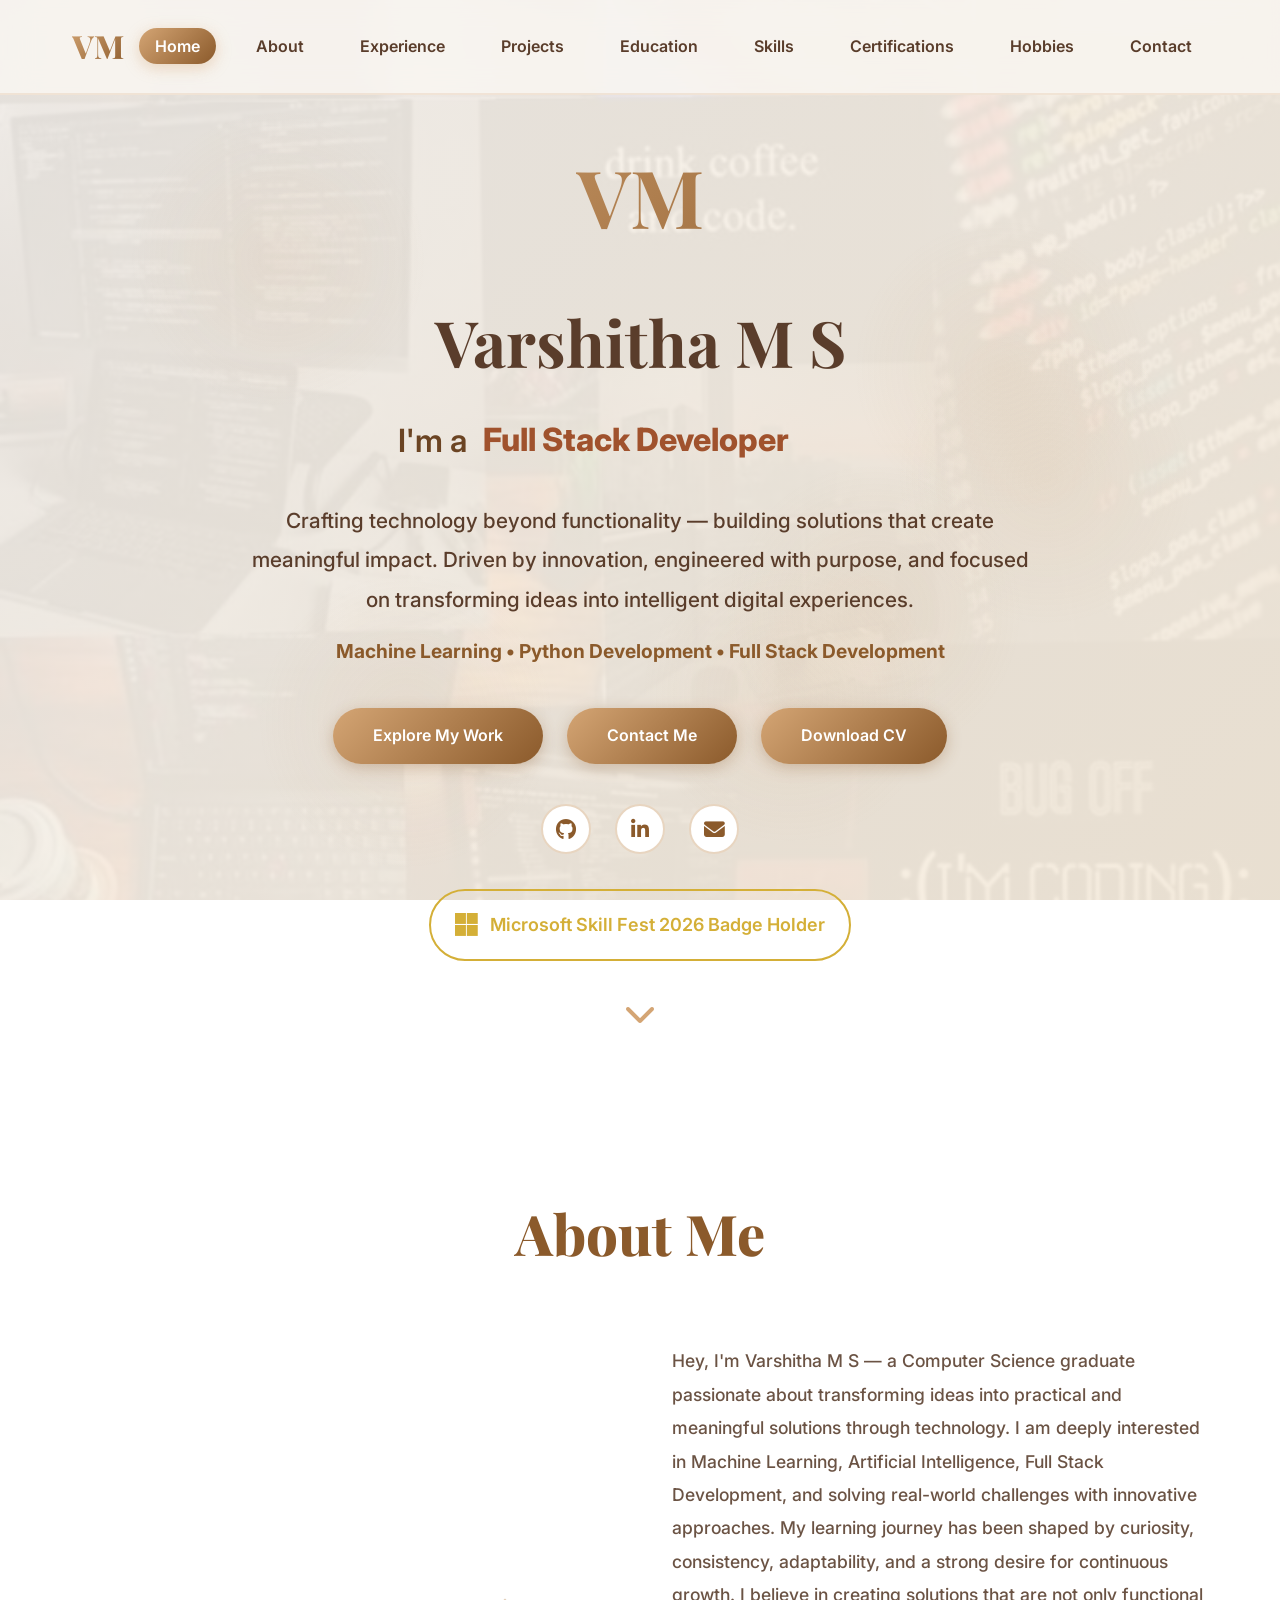
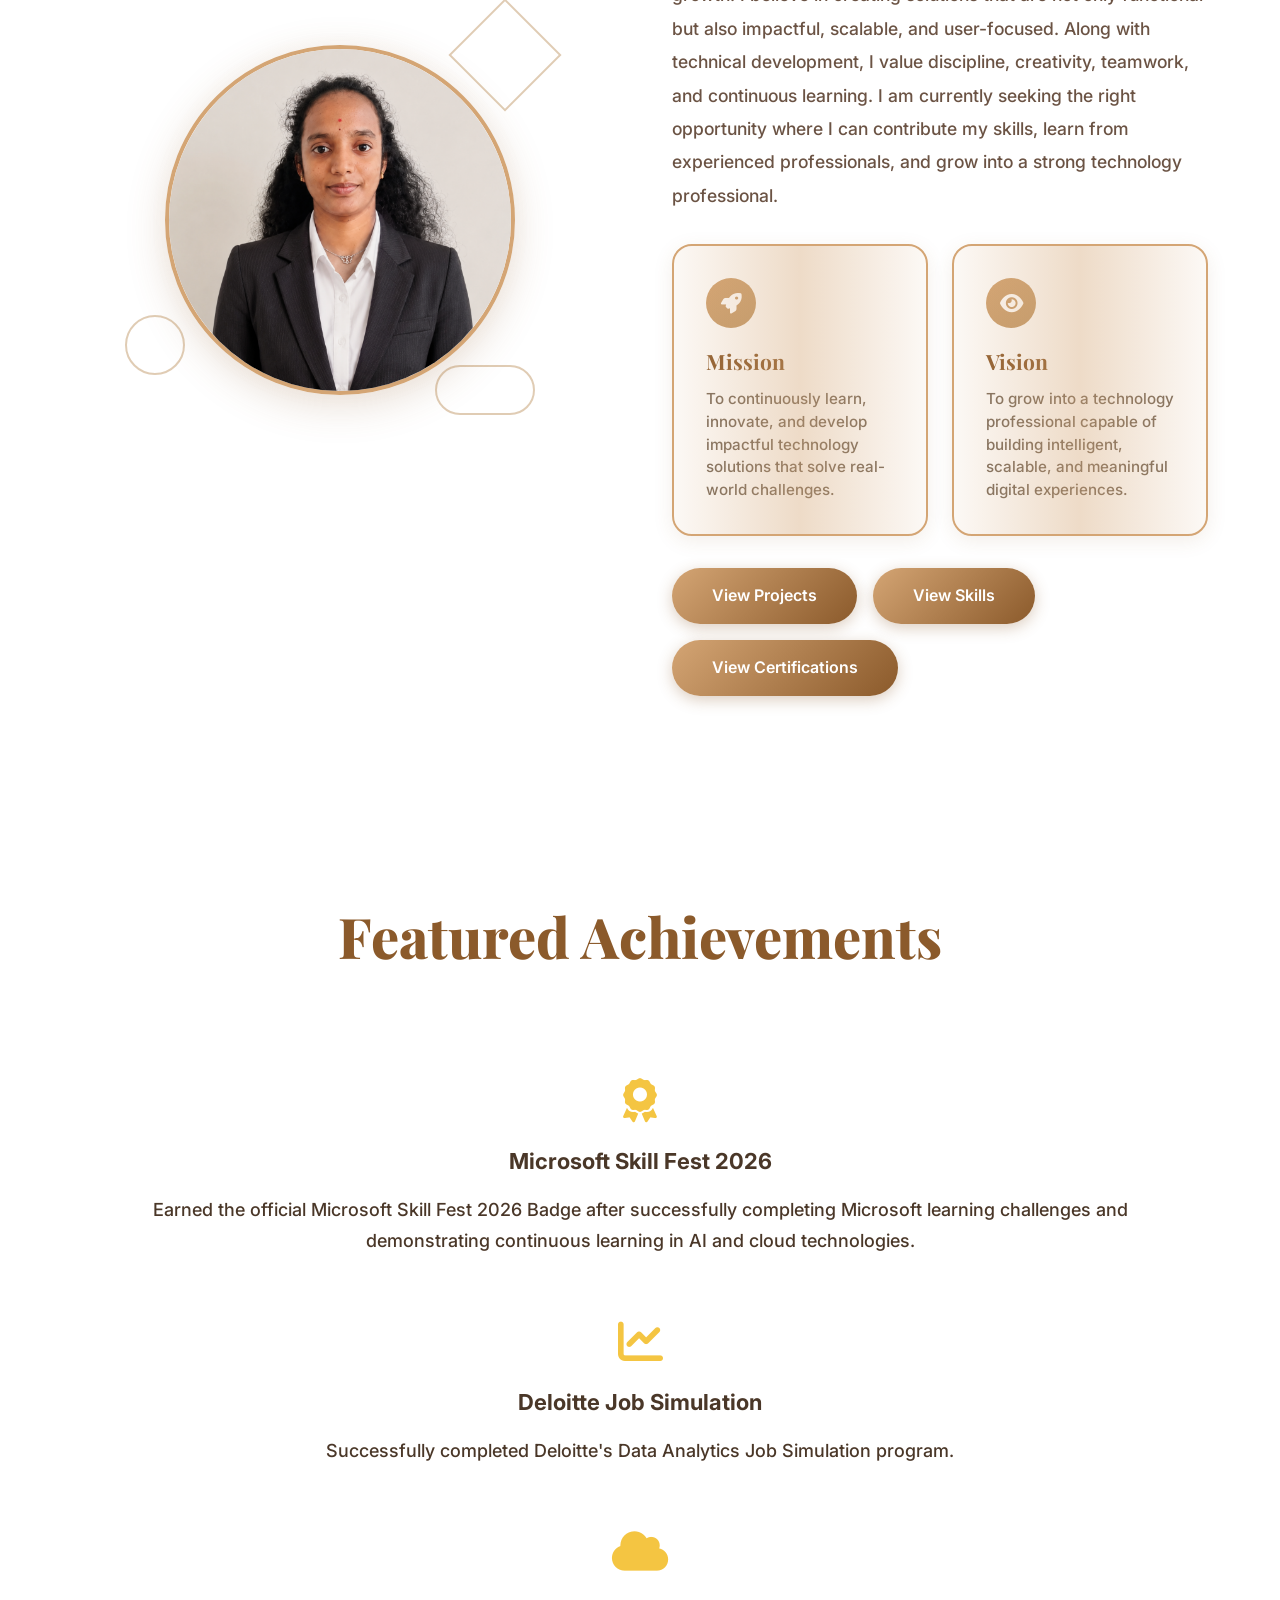
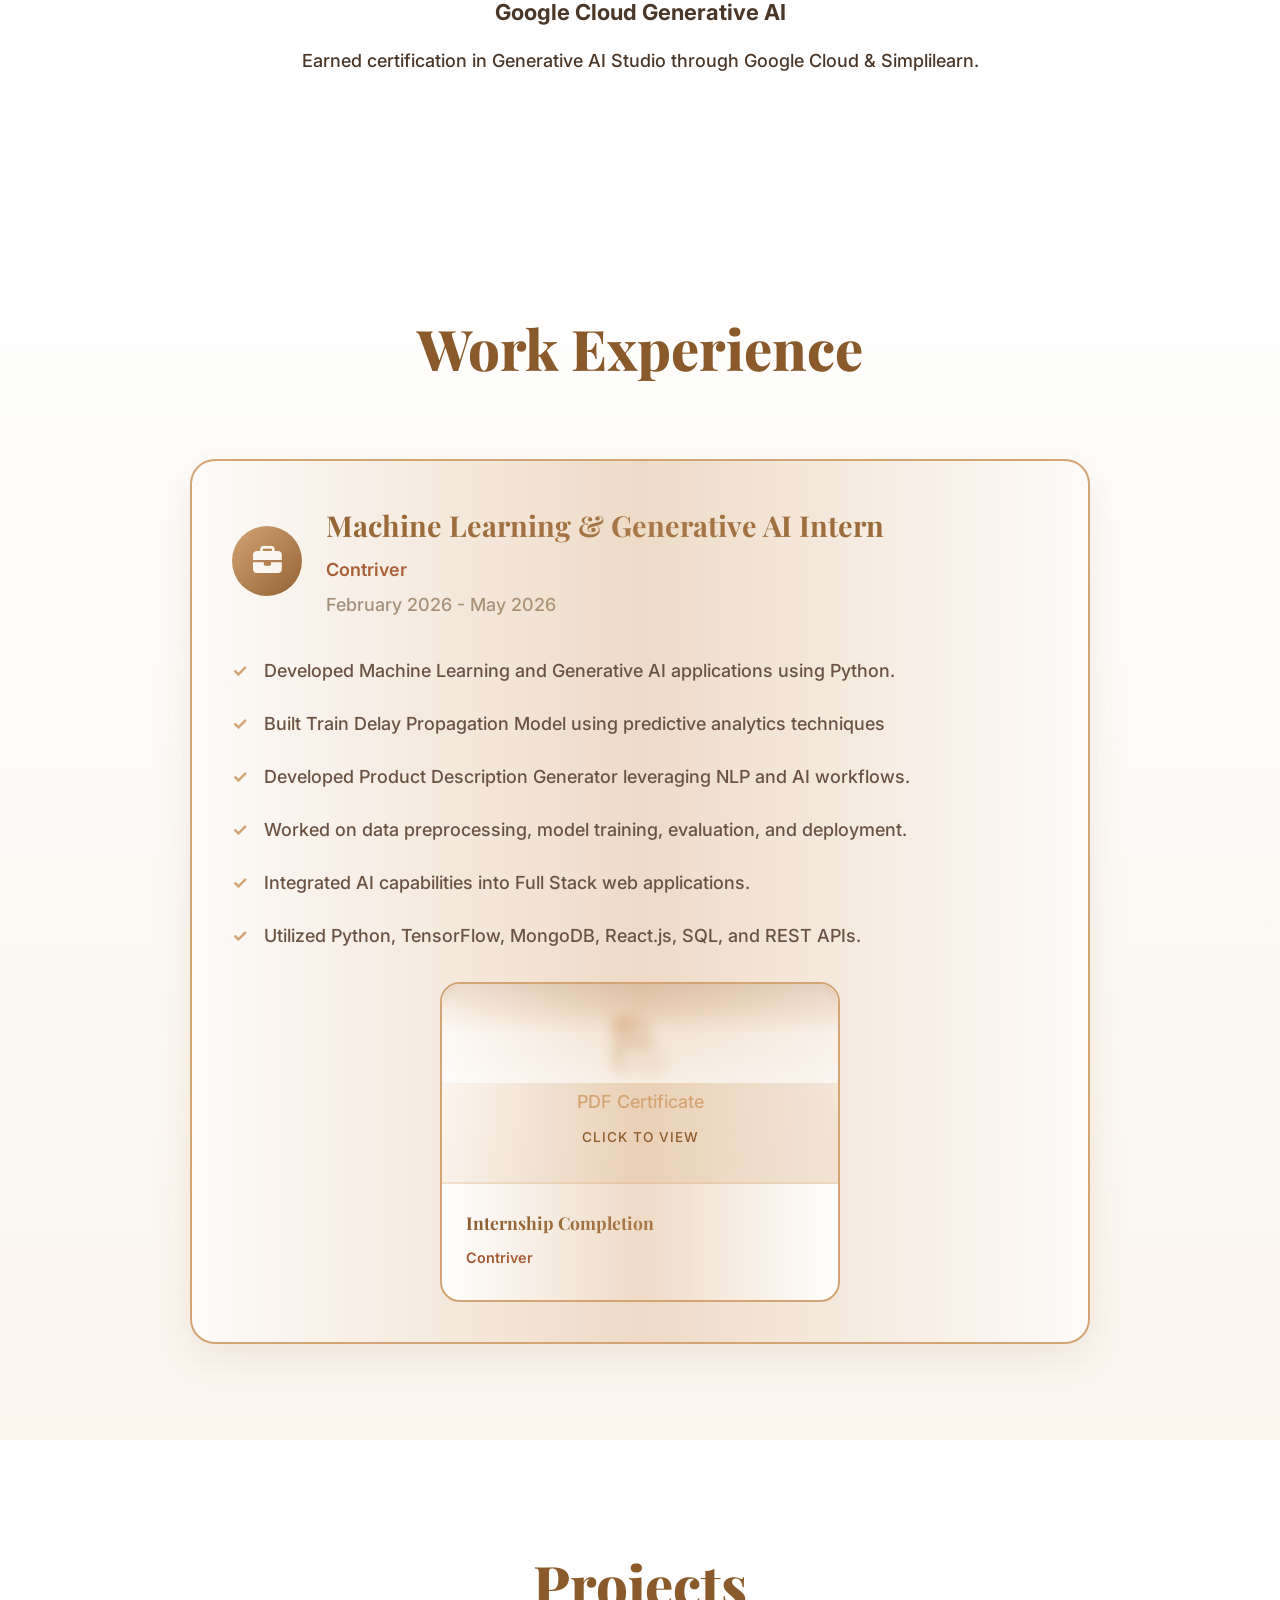
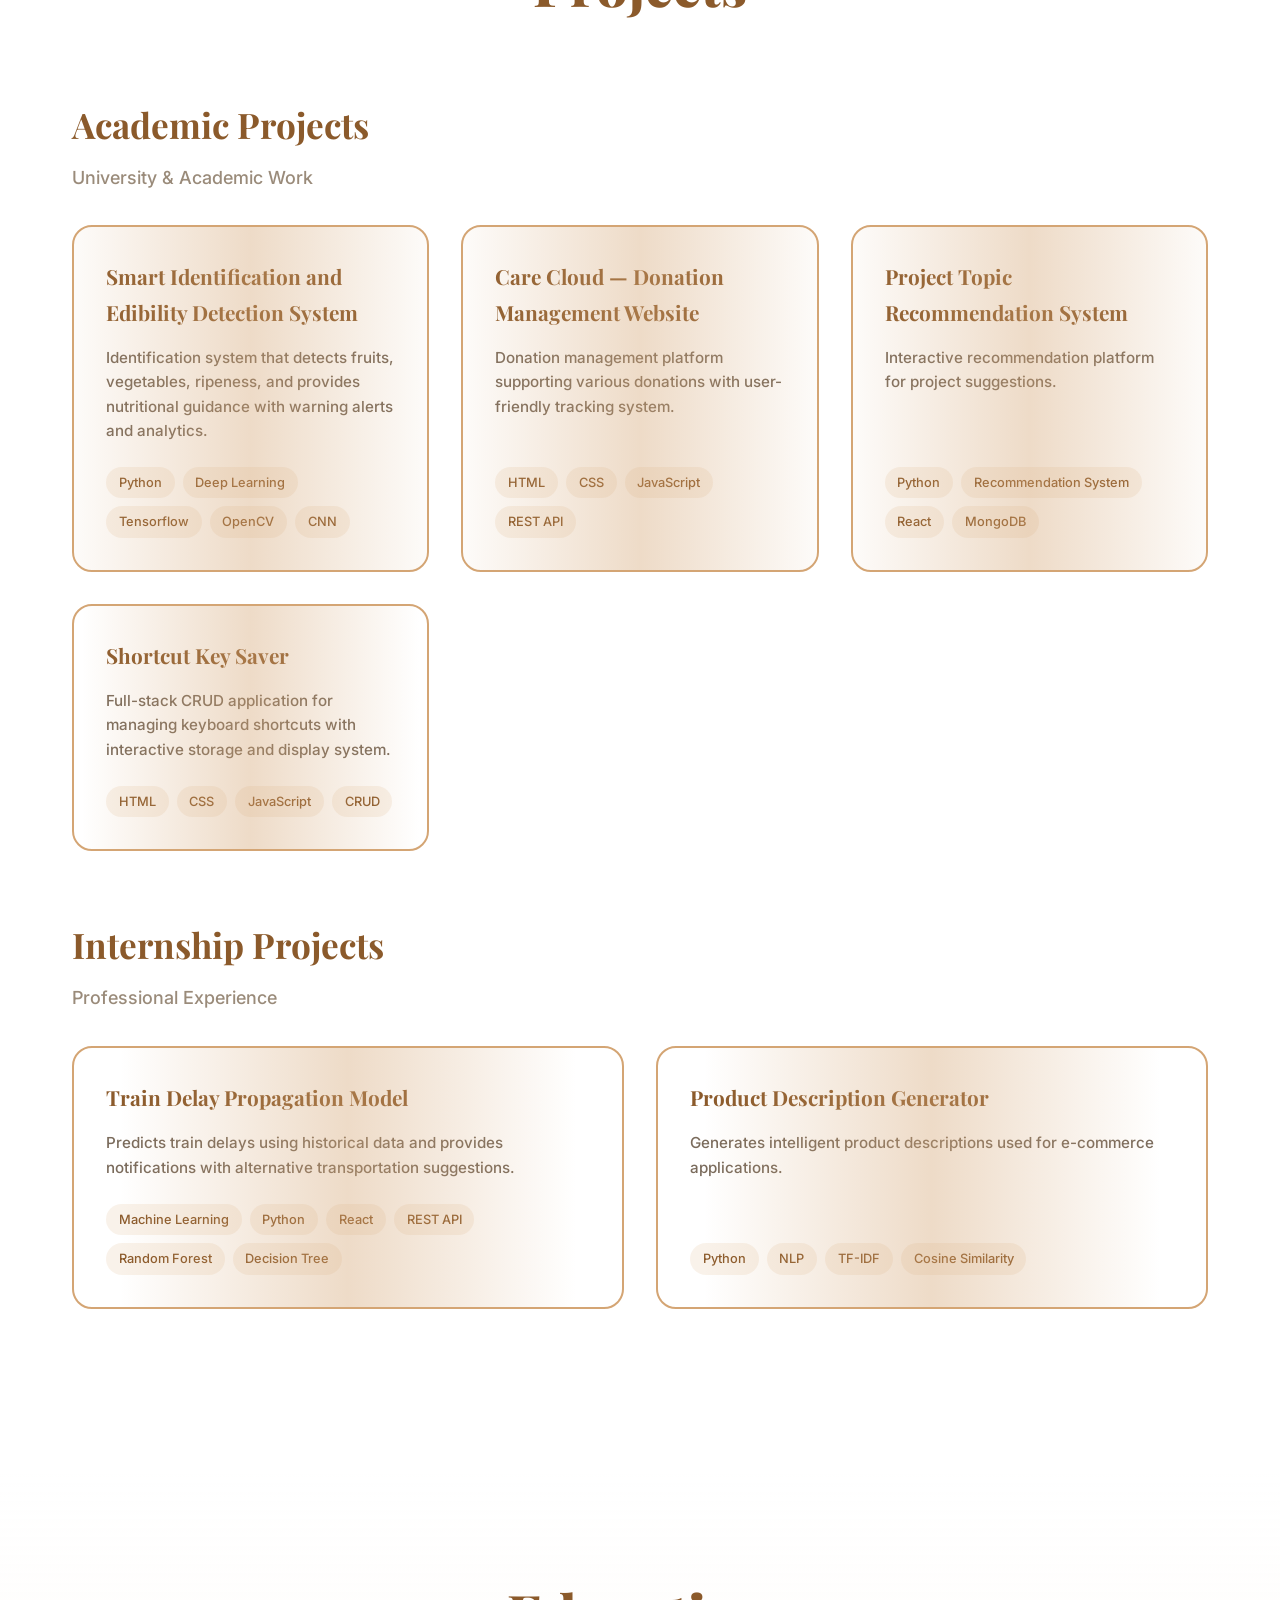
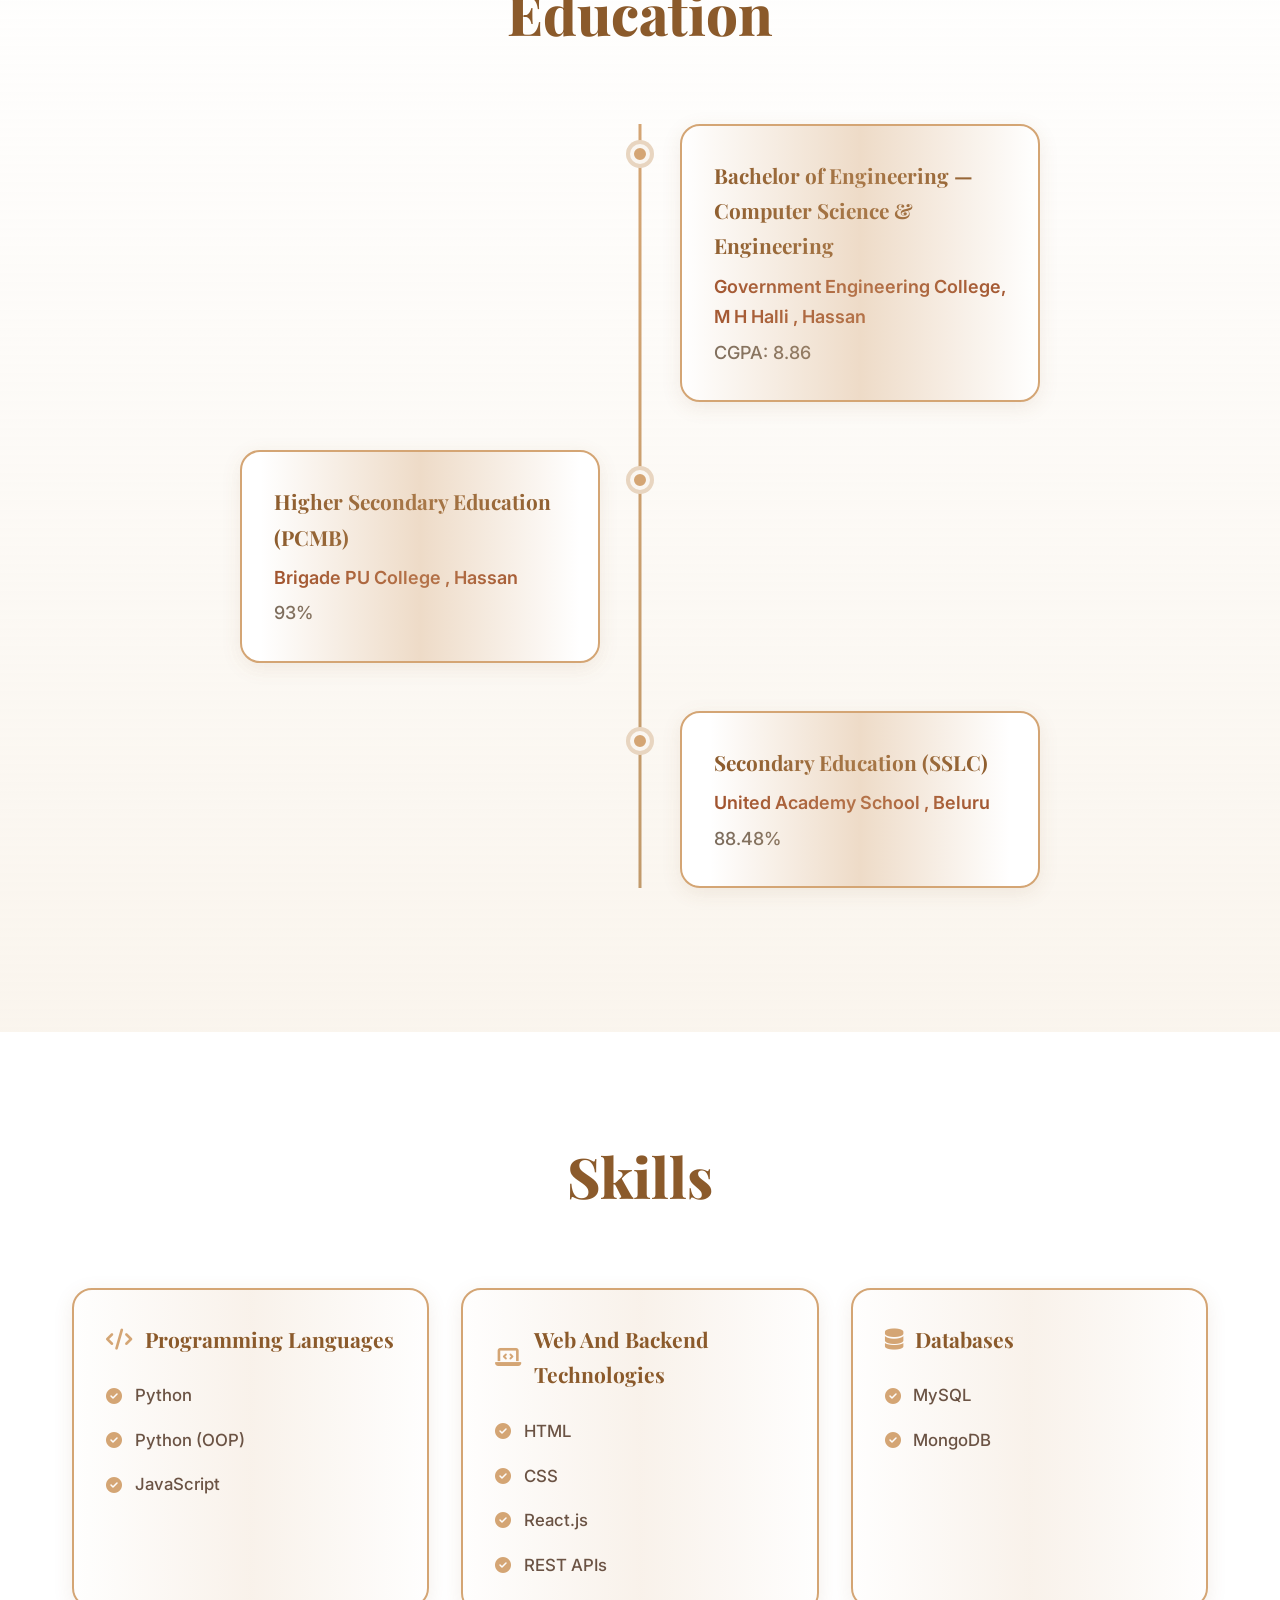
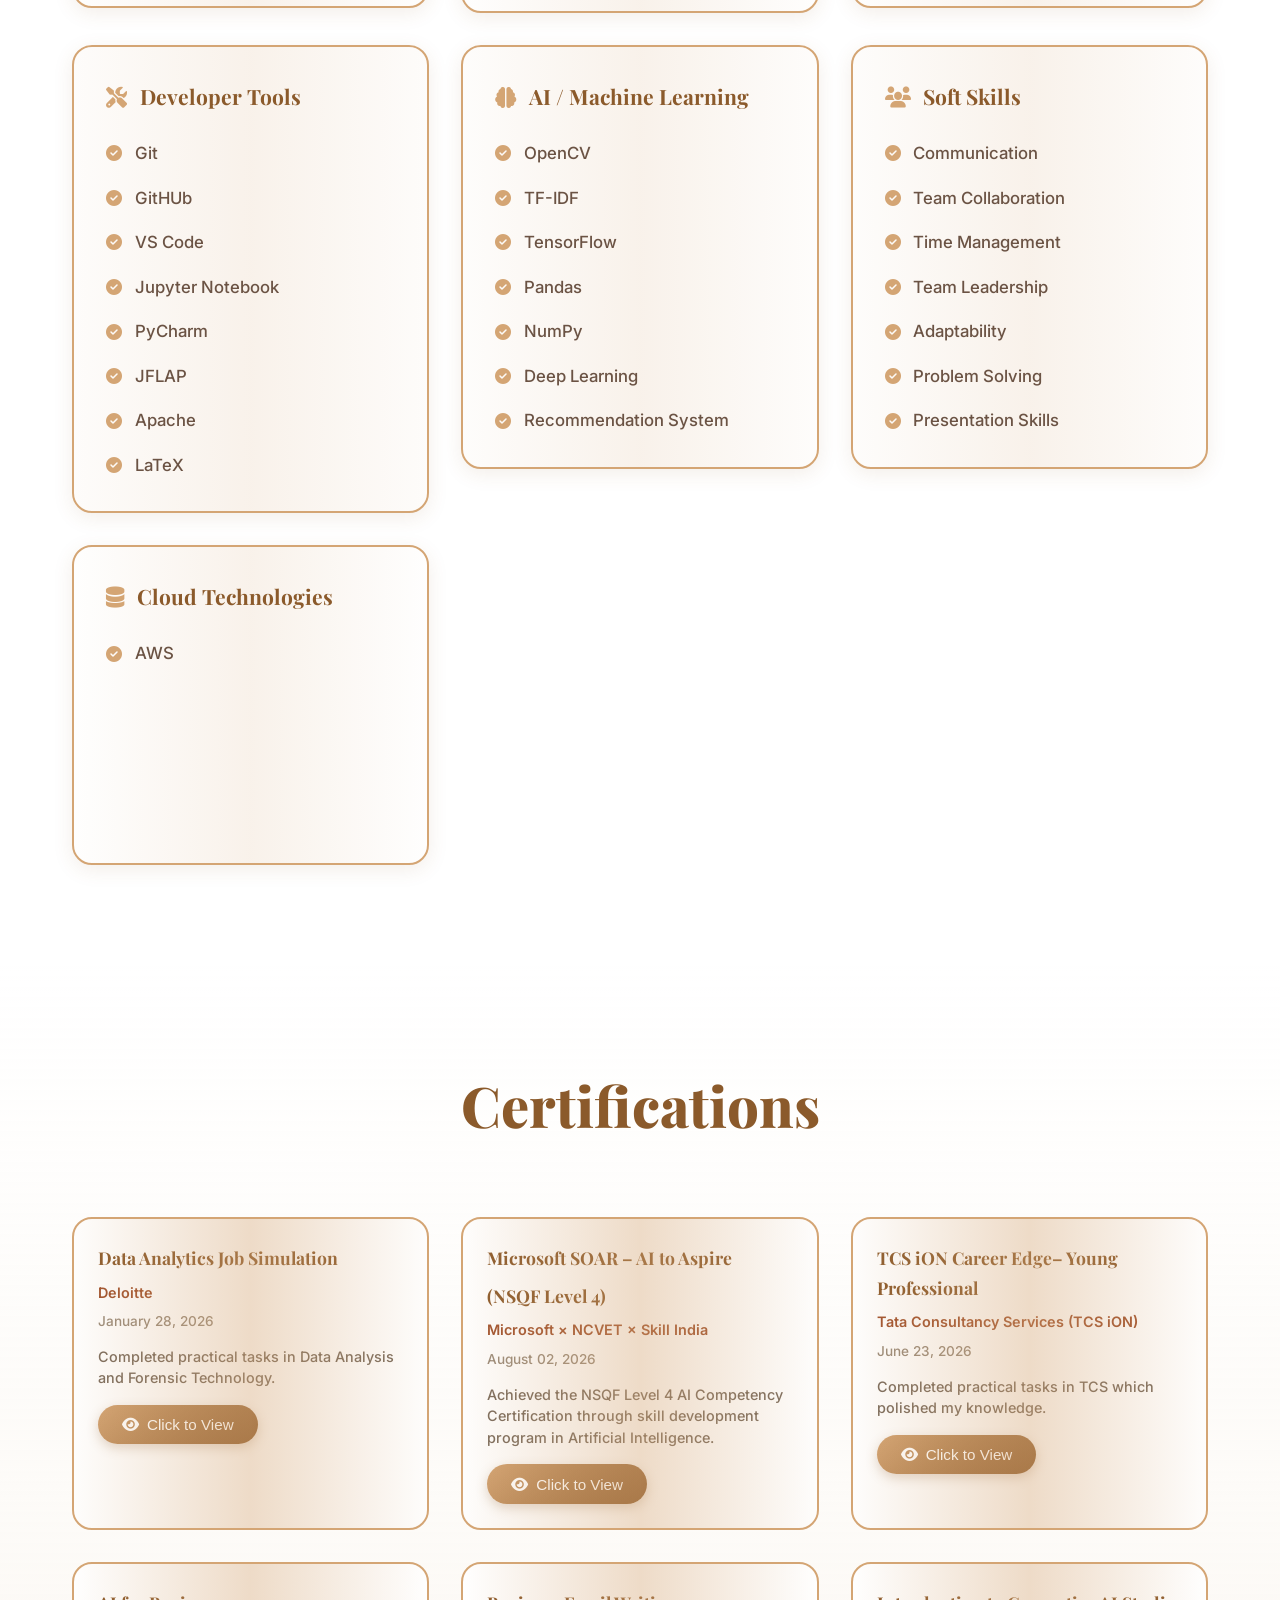
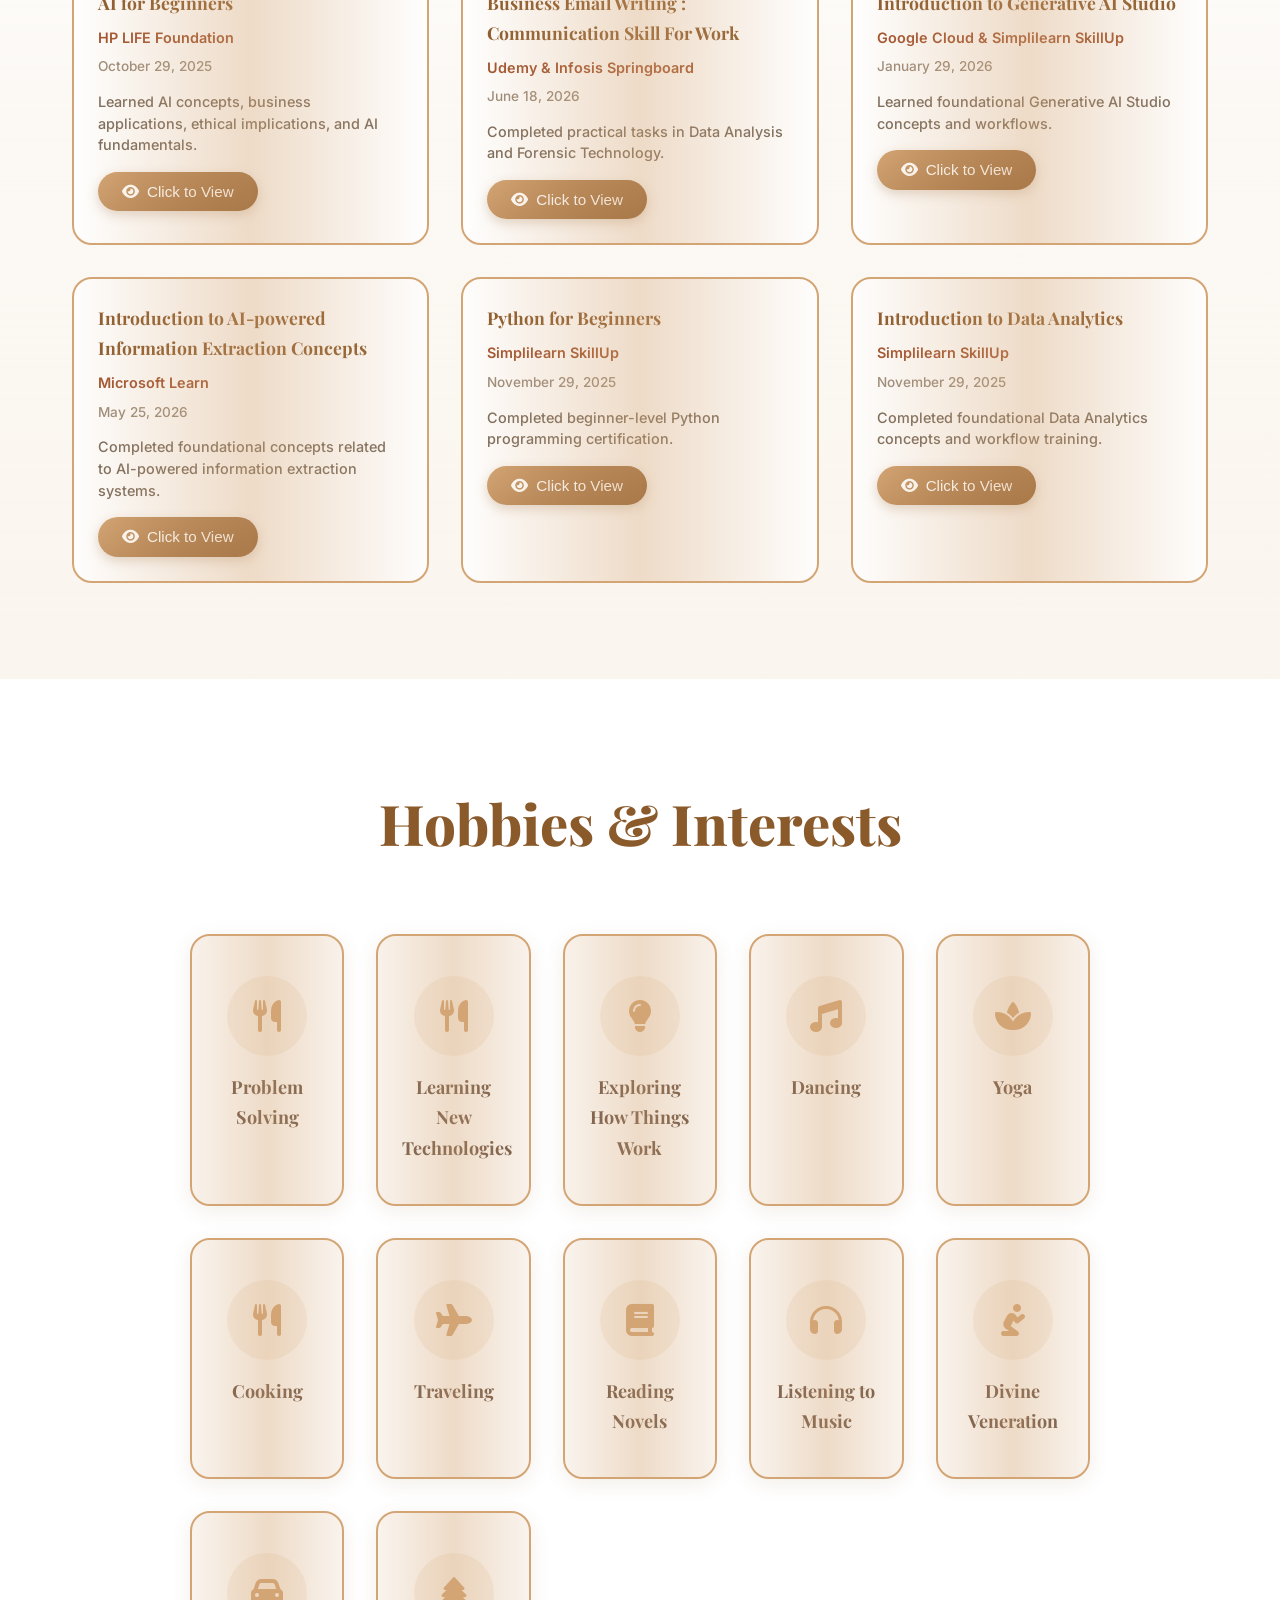
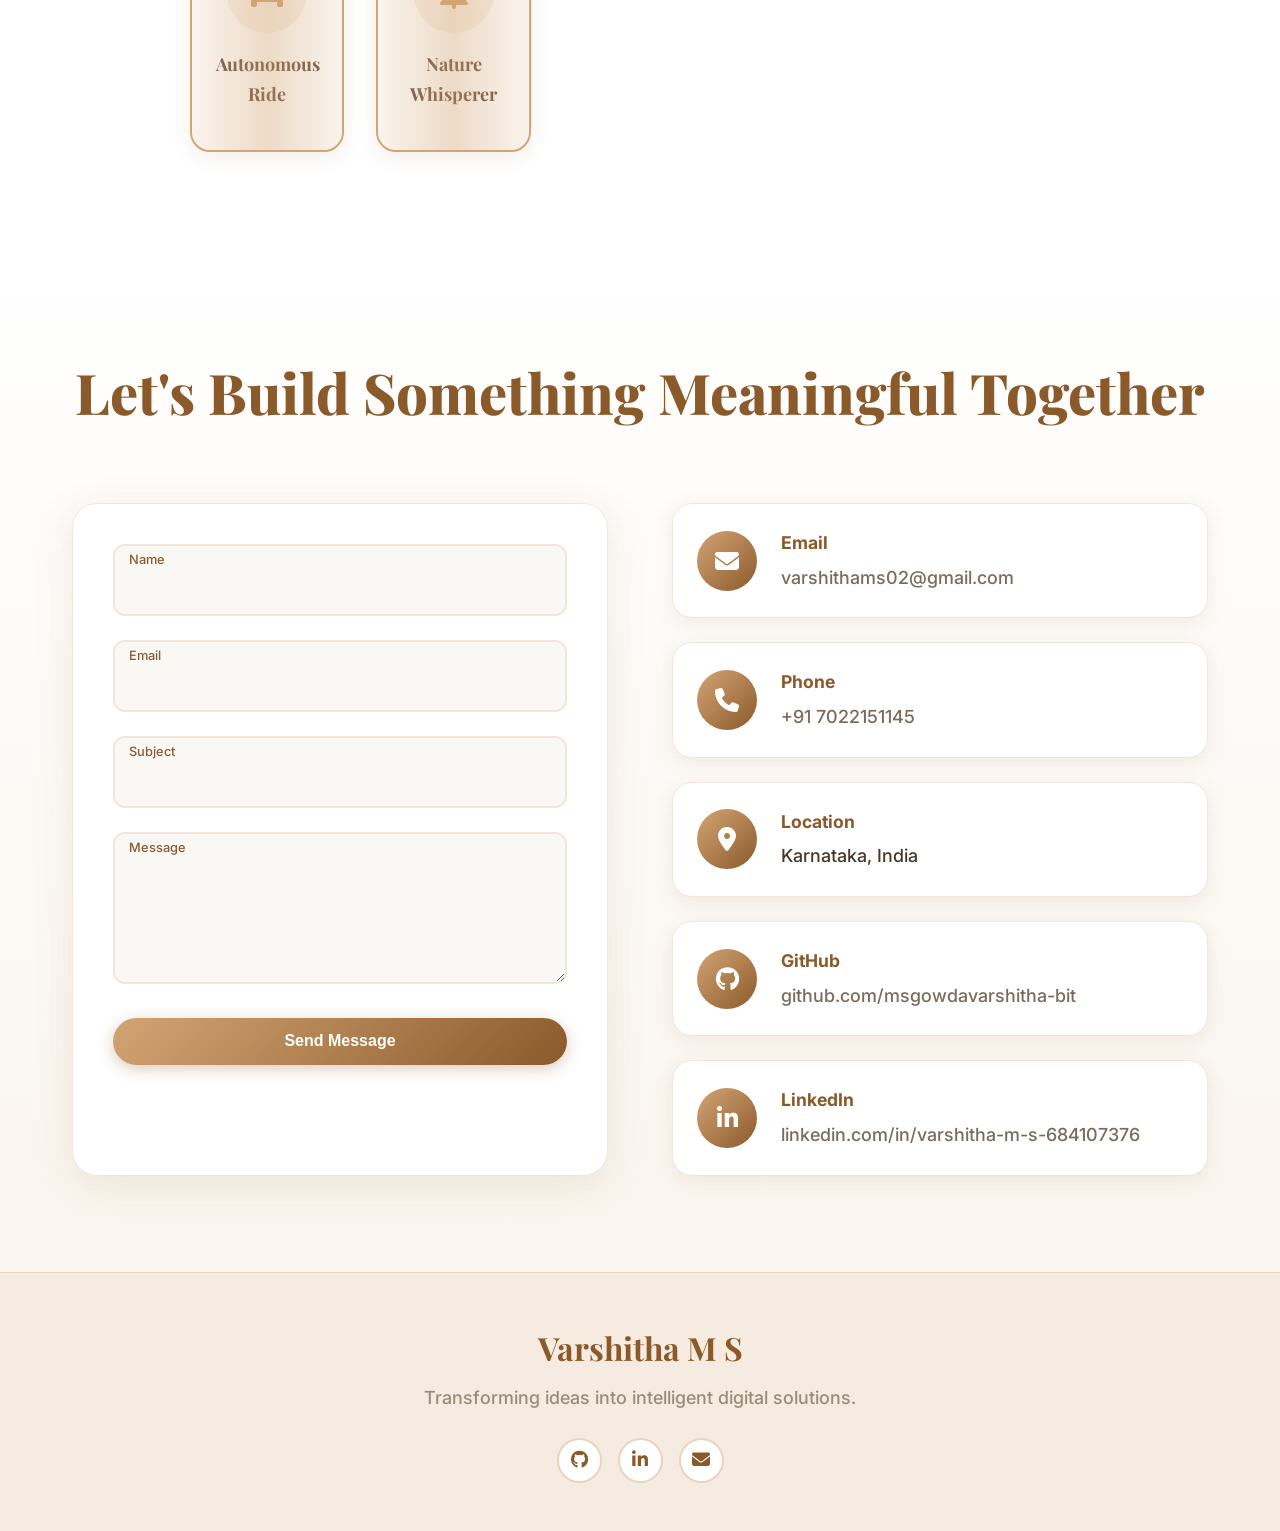
==== commit 1881119d: "Update index.html" ====
--- a/index.html
+++ b/index.html
@@ -60,7 +60,7 @@
                 </div>
             </div>
             <p class="intro-text">Crafting technology beyond functionality — building solutions that create meaningful impact. Driven by innovation, engineered with purpose, and focused on transforming ideas into intelligent digital experiences.</p>
-            <p class="subtext">Machine Learning • Python Development  • Generative AI • Full Stack Development</p>
+            <p class="subtext">Machine Learning • Python Development  • Full Stack Development</p>
             <div class="cta-buttons">
                 <a href="#projects" class="btn primary">Explore My Work</a>
                 <a href="#contact" class="btn secondary">Contact Me</a>
